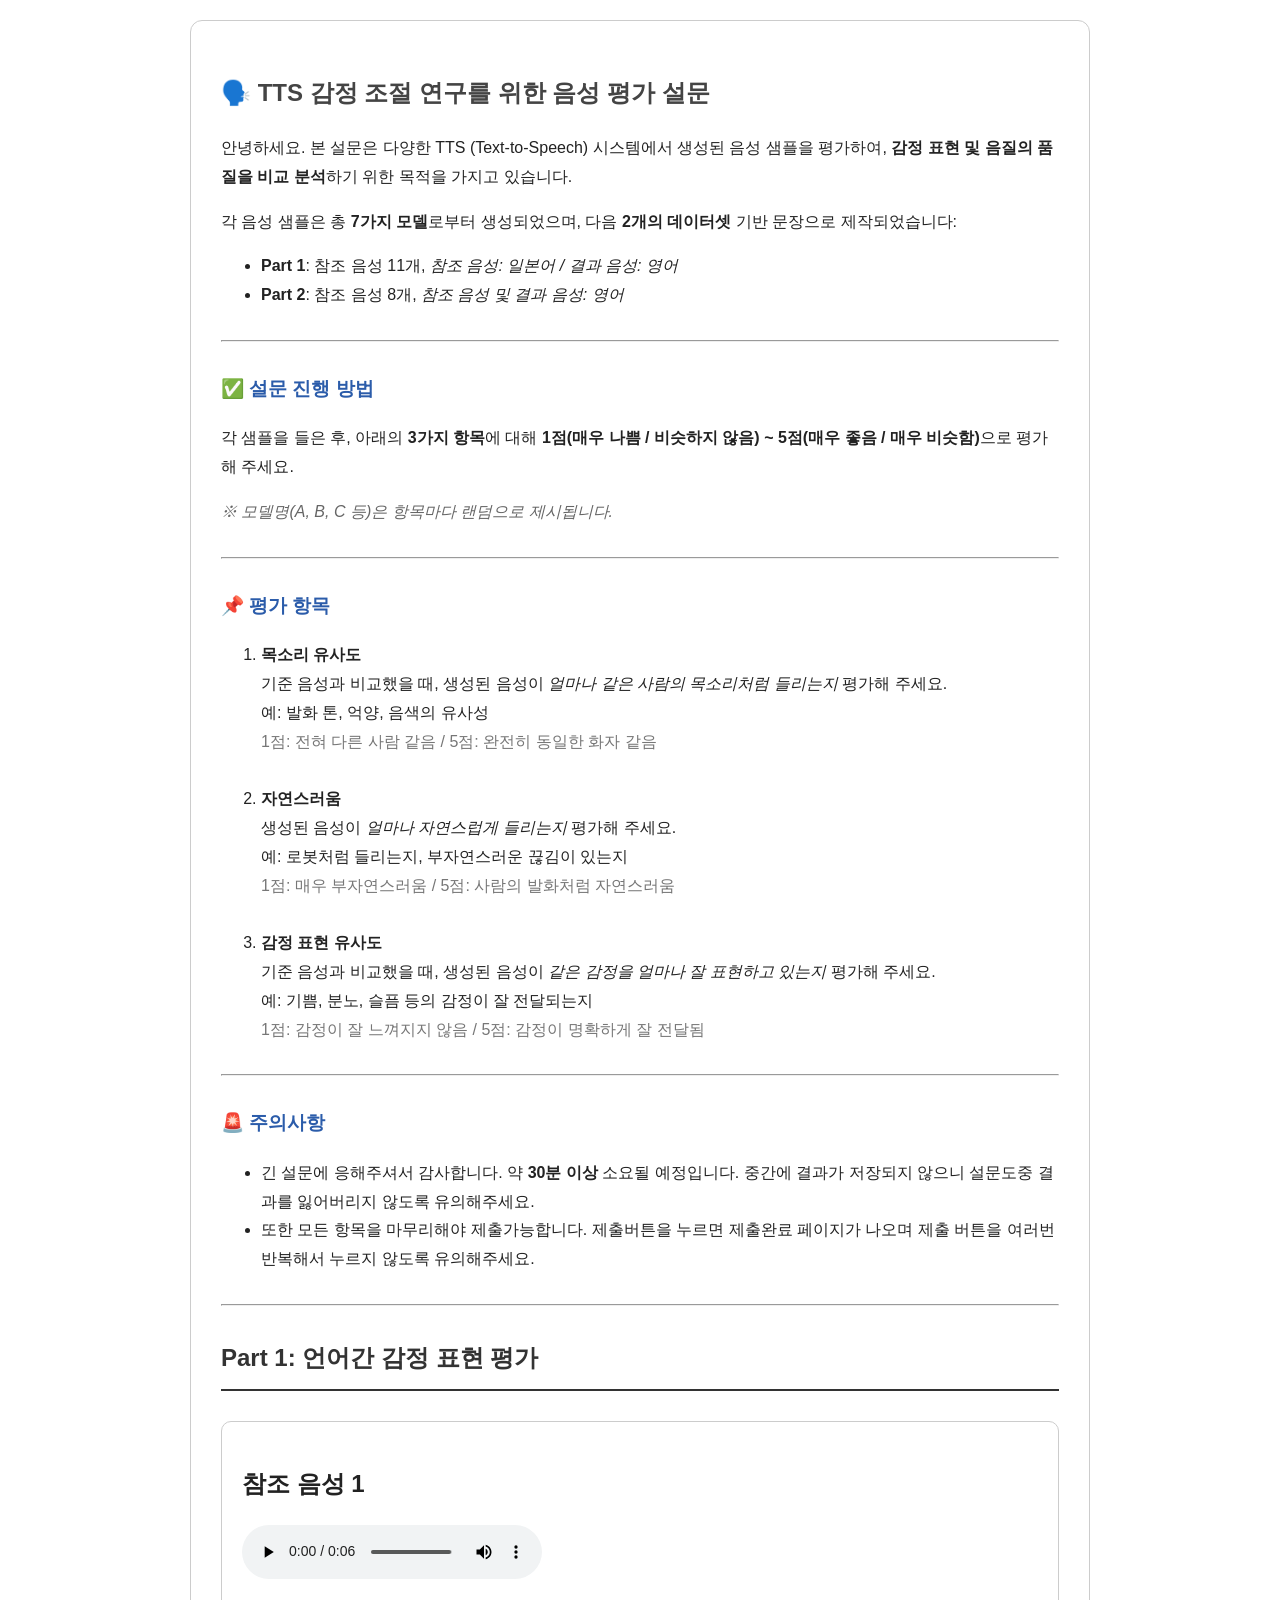
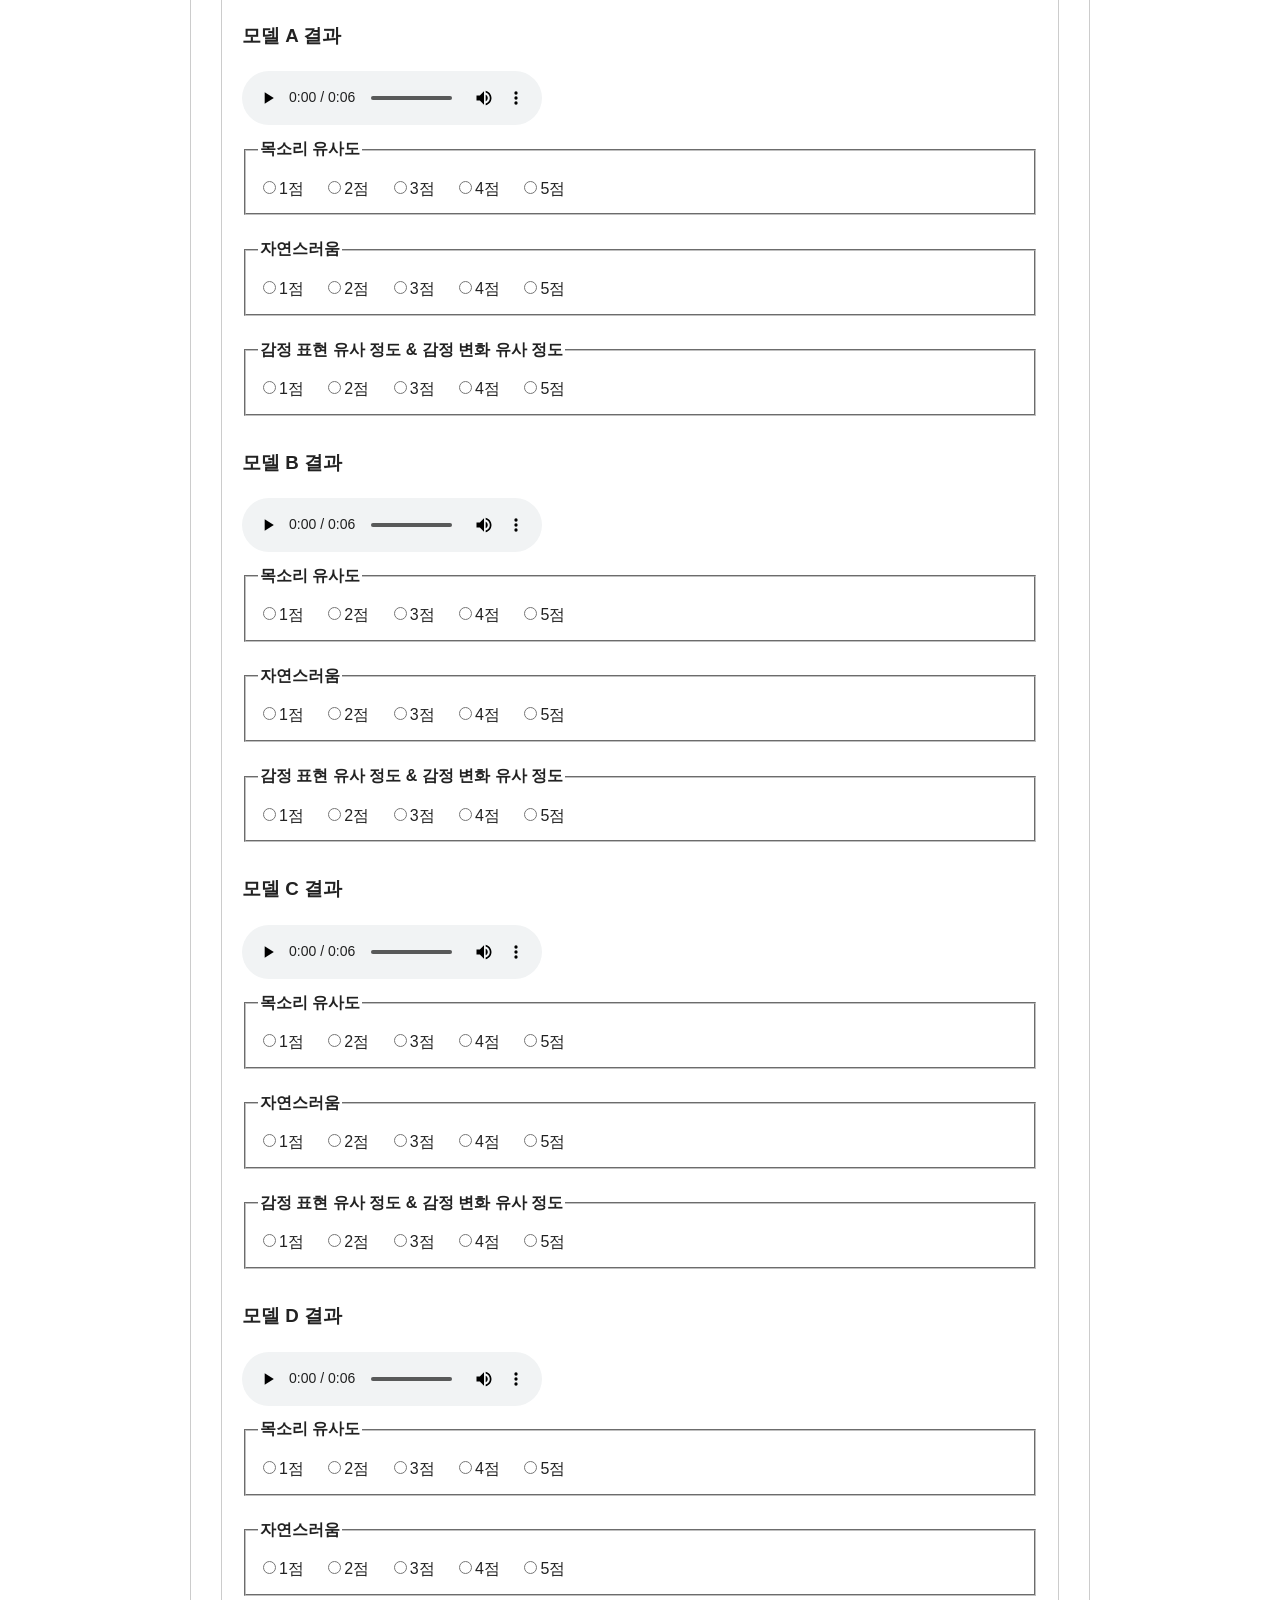
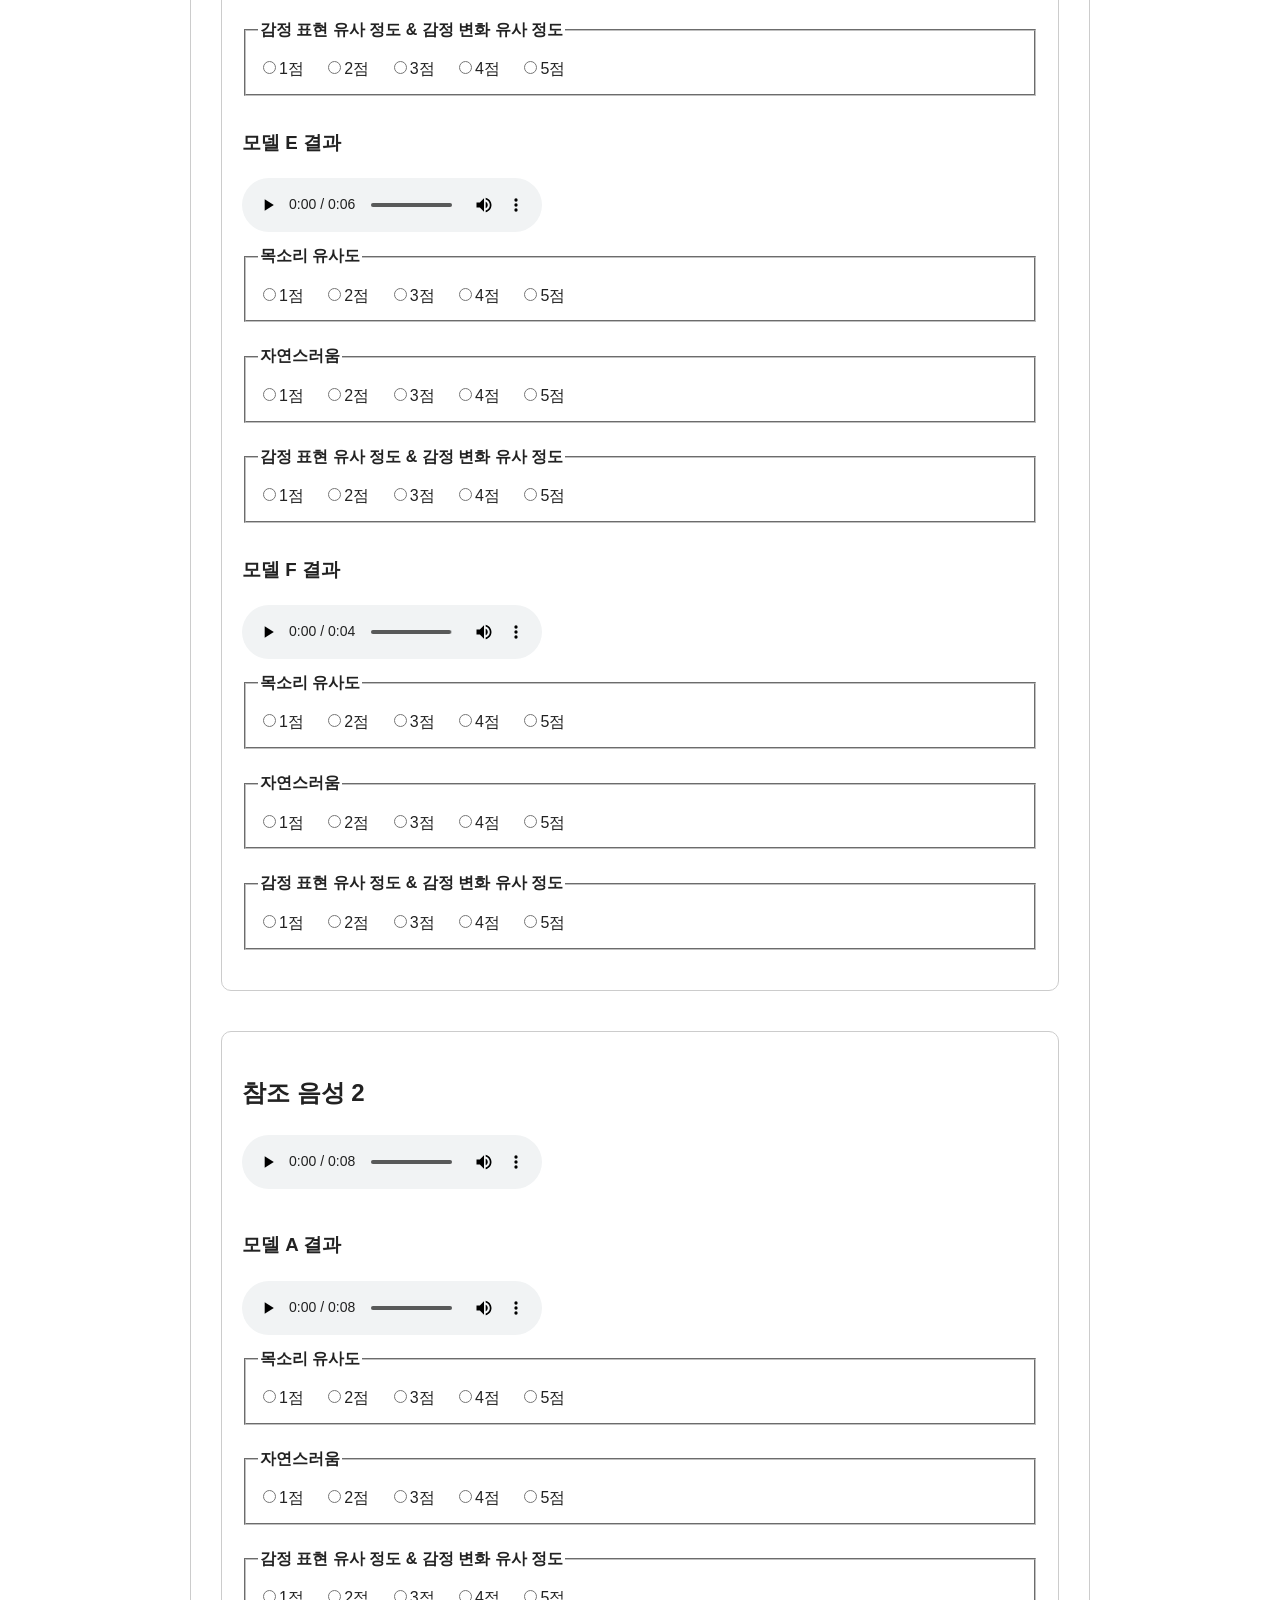
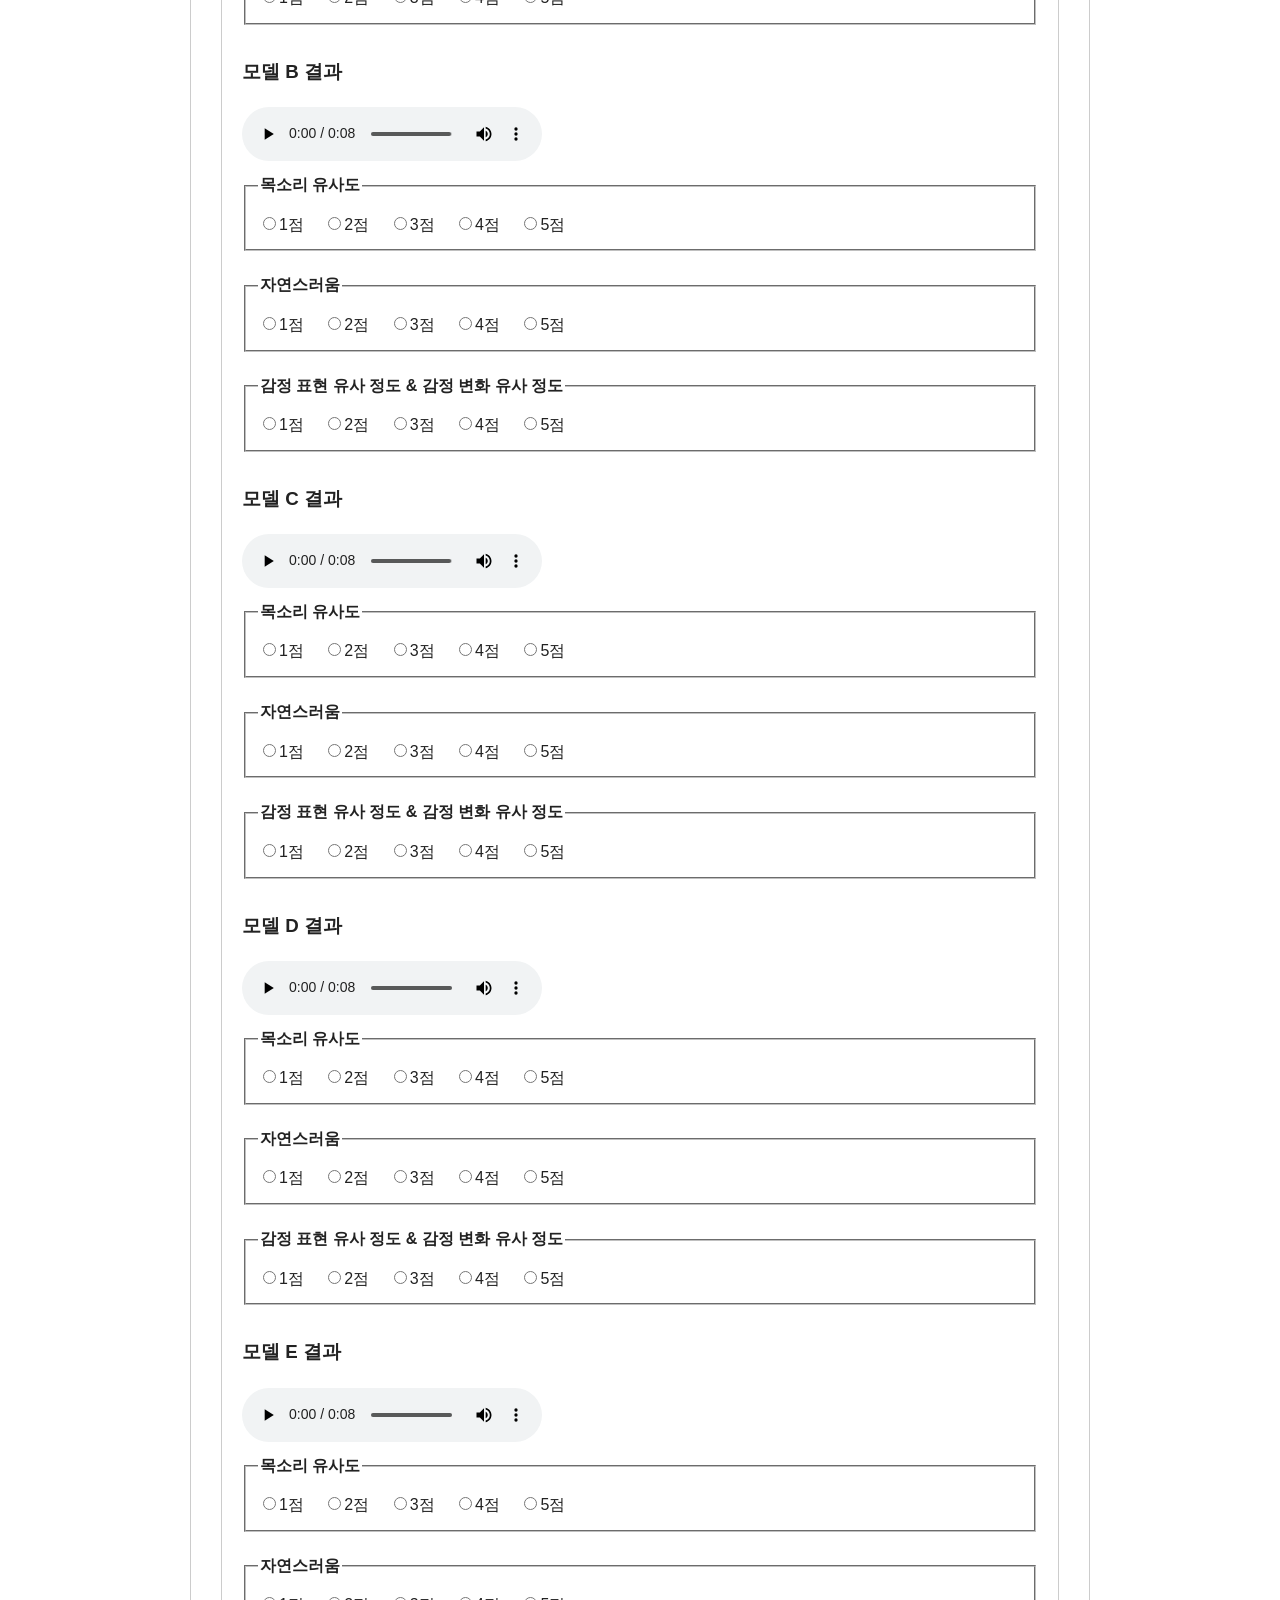
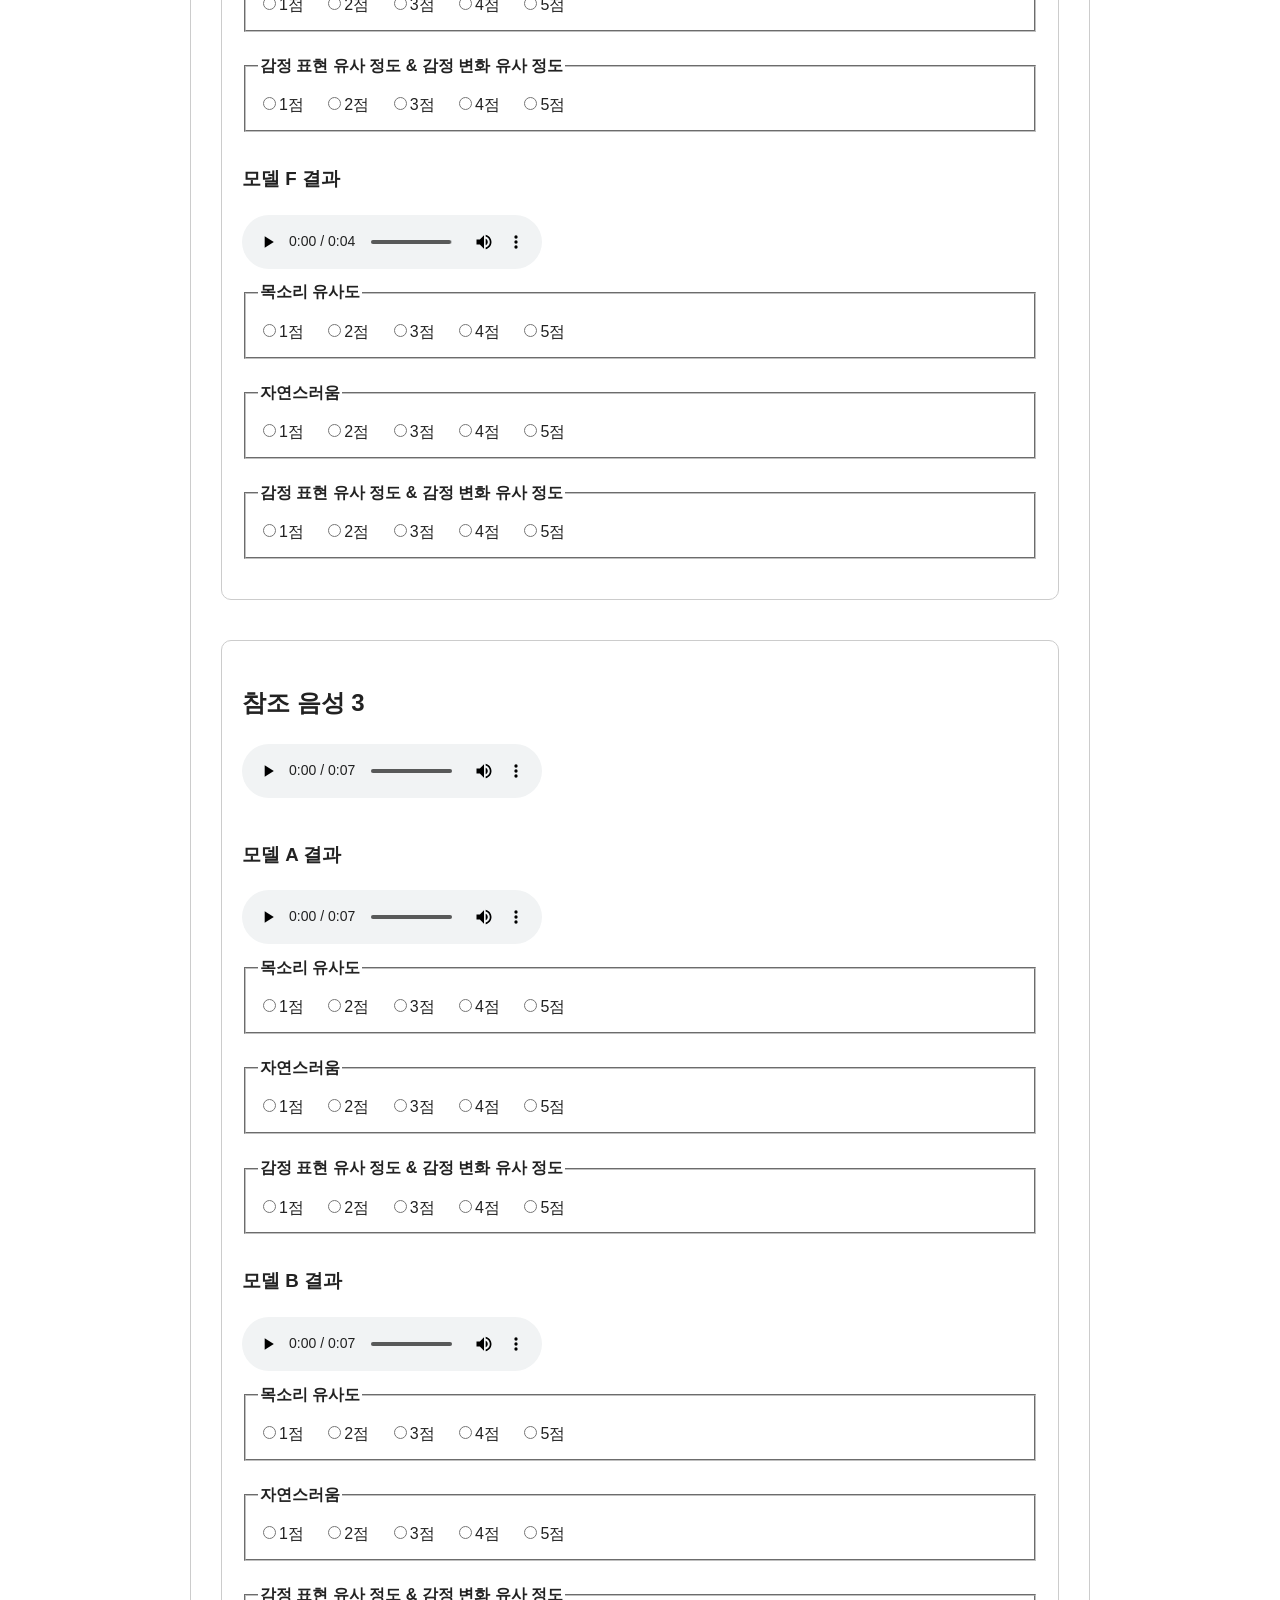
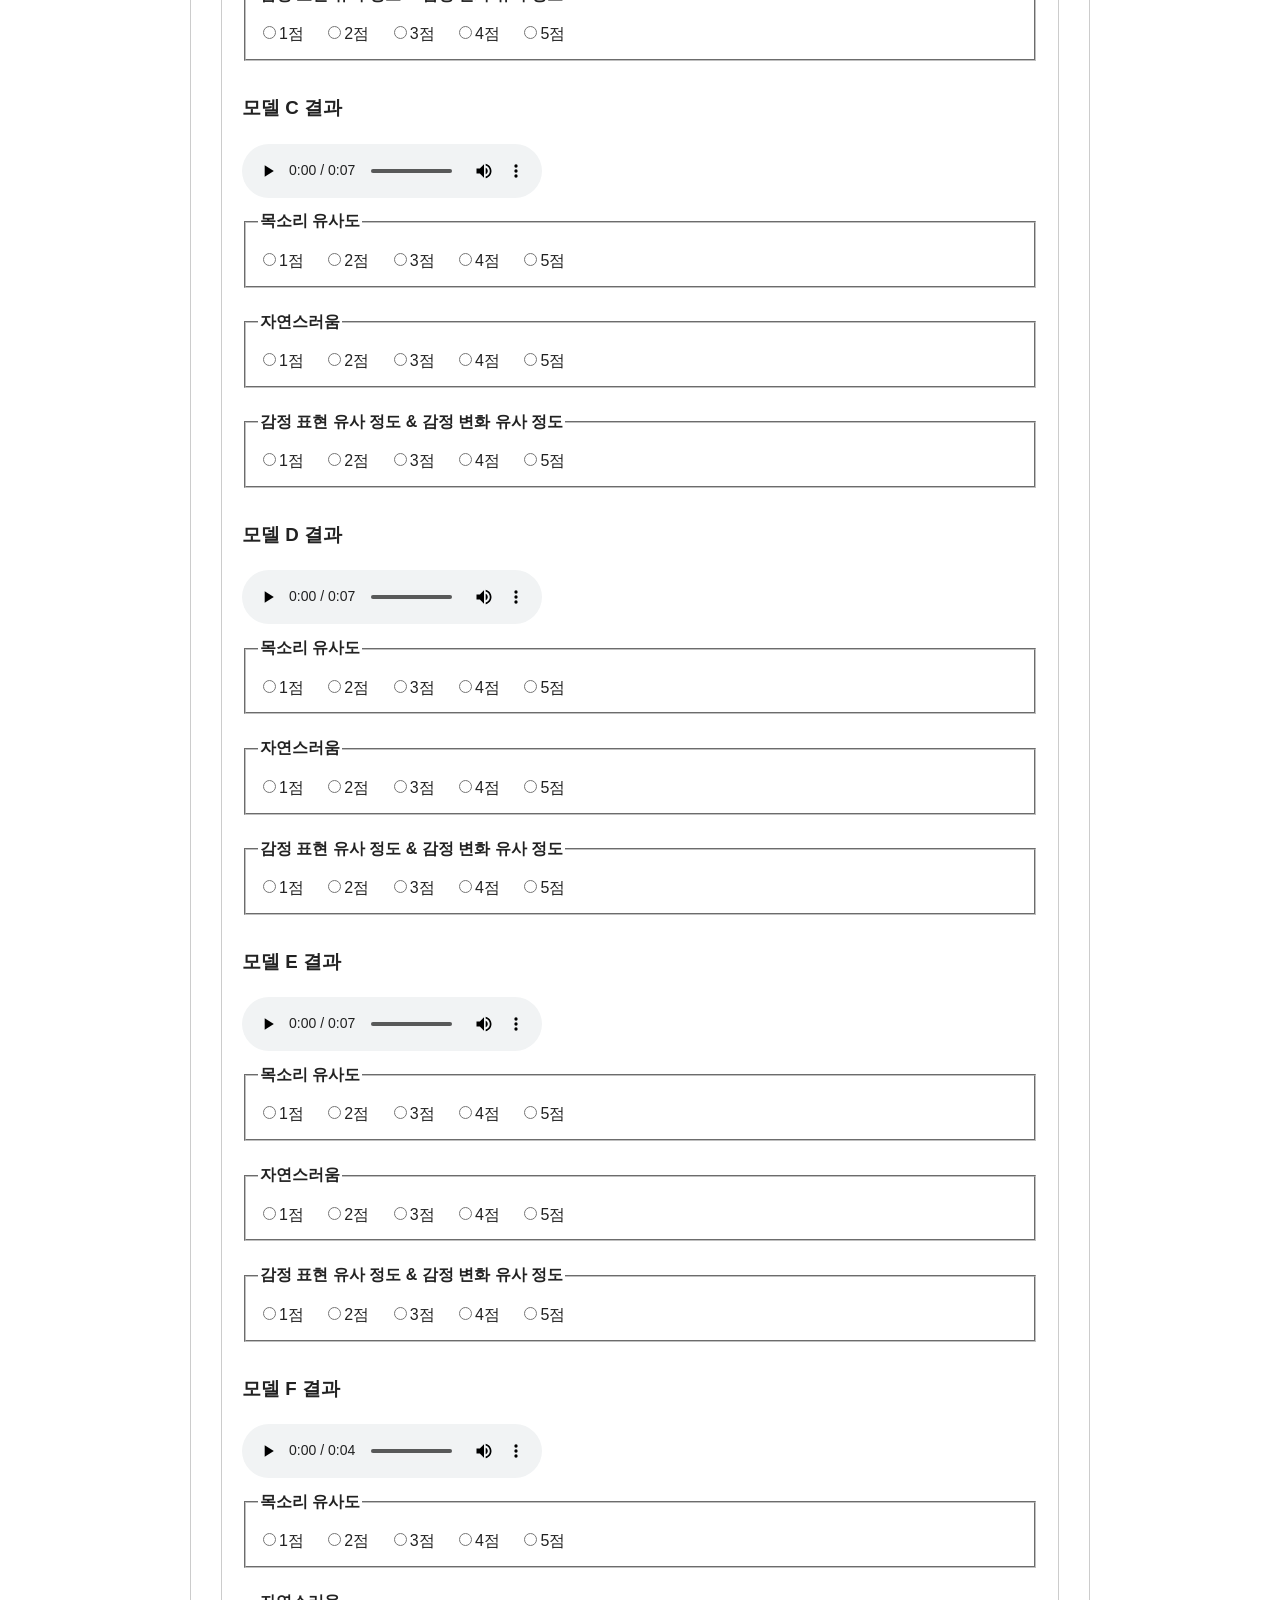
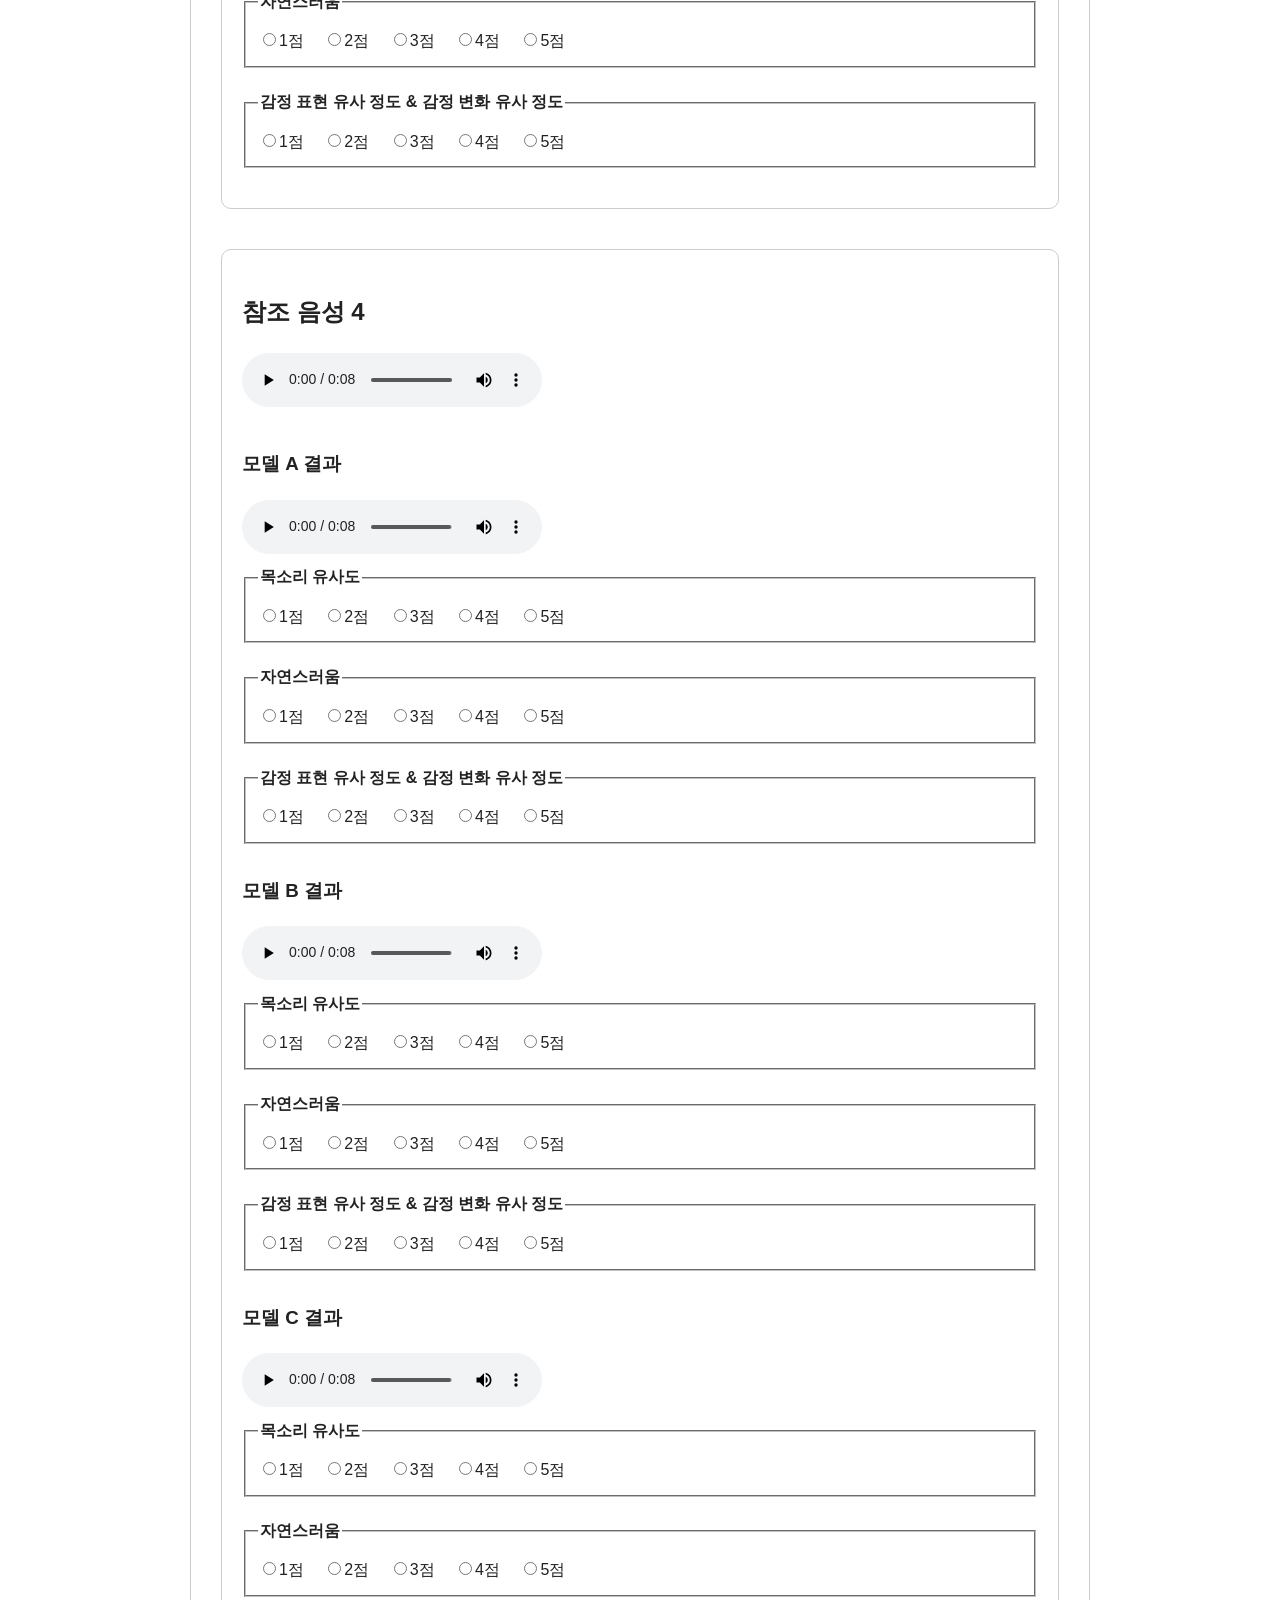
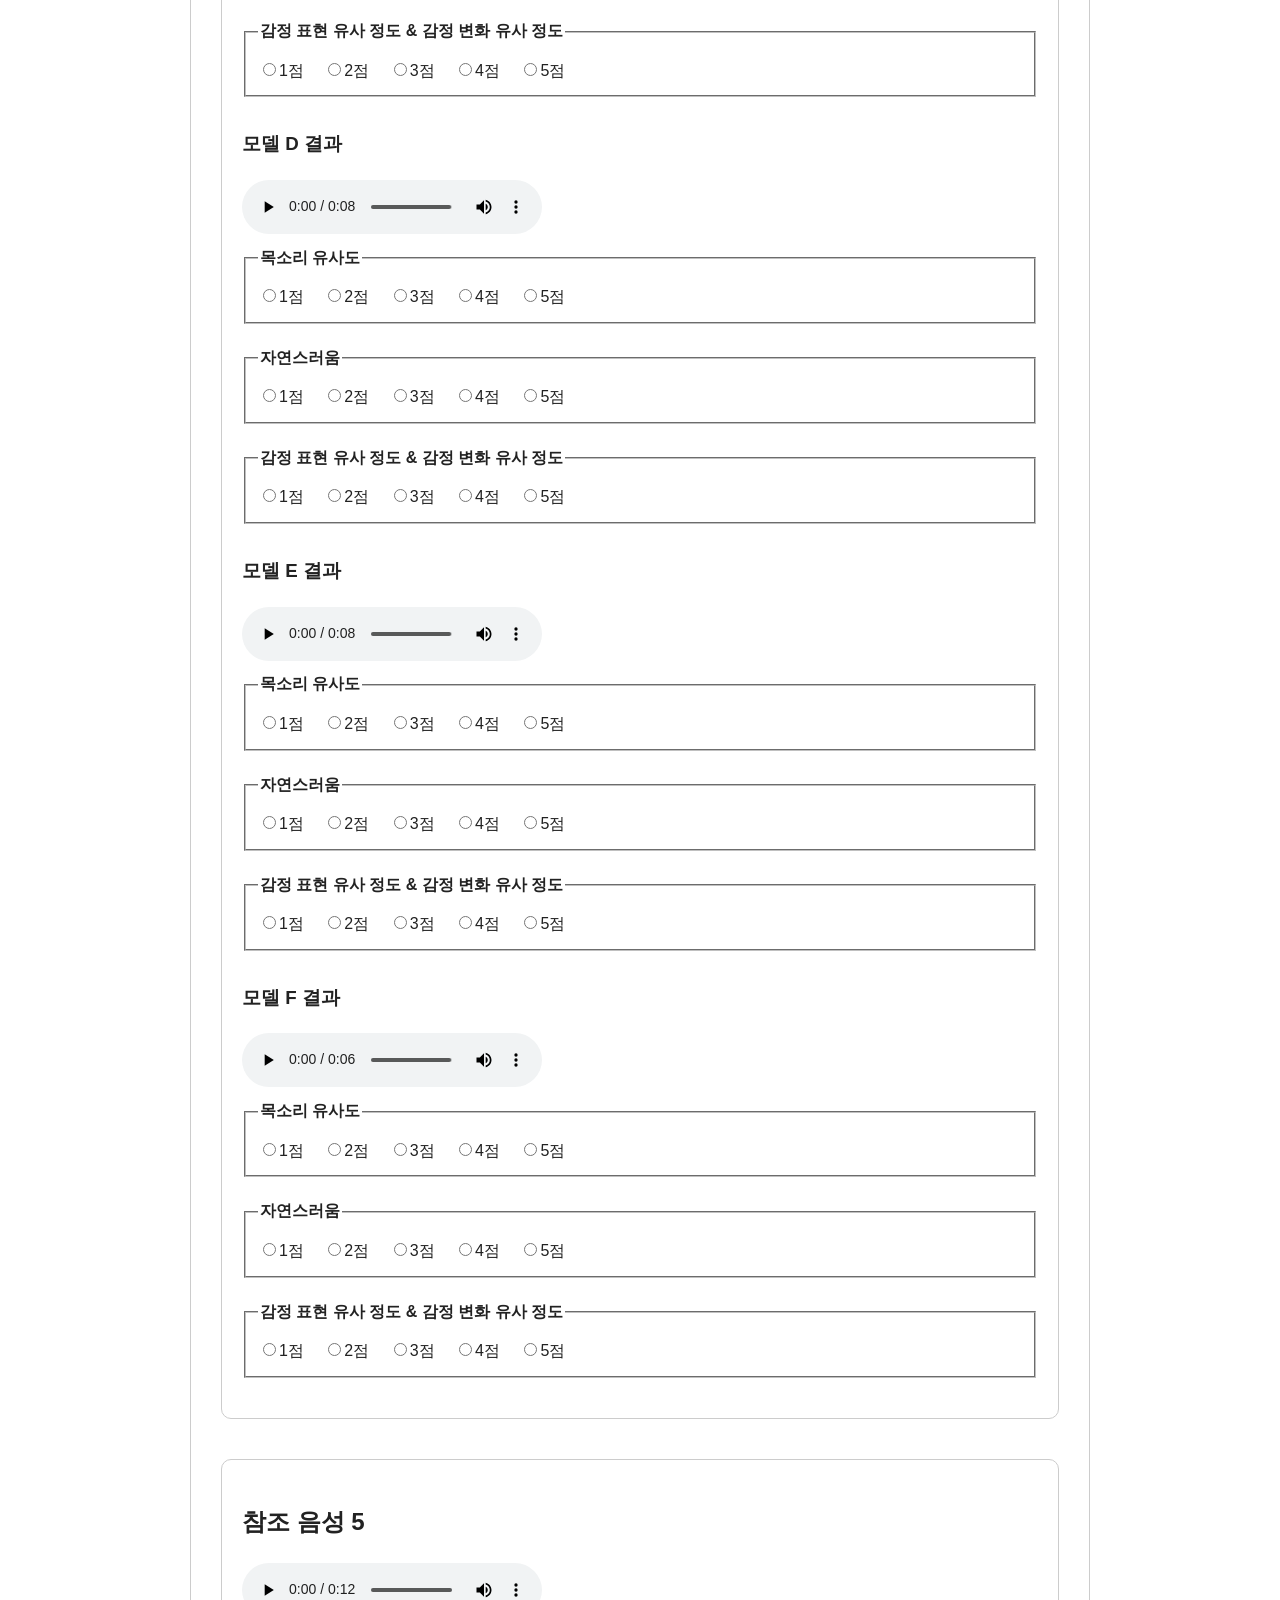
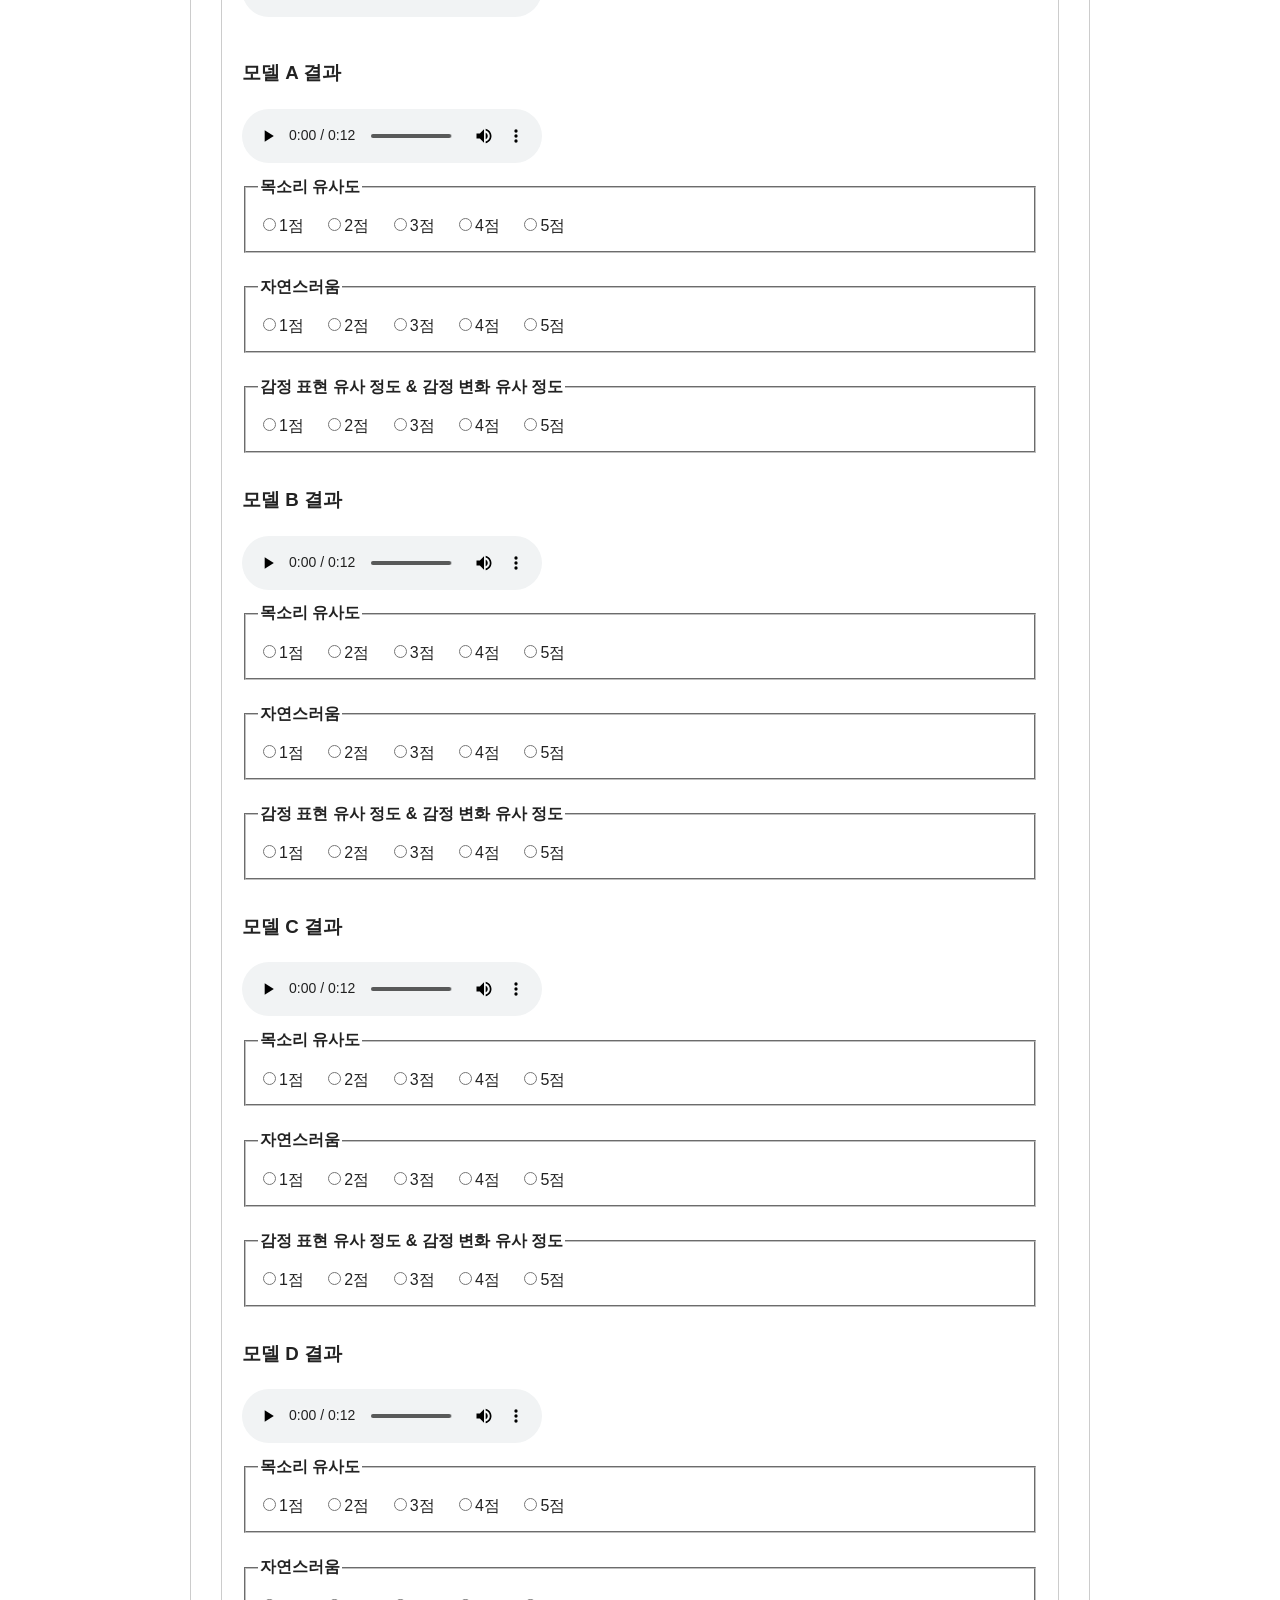
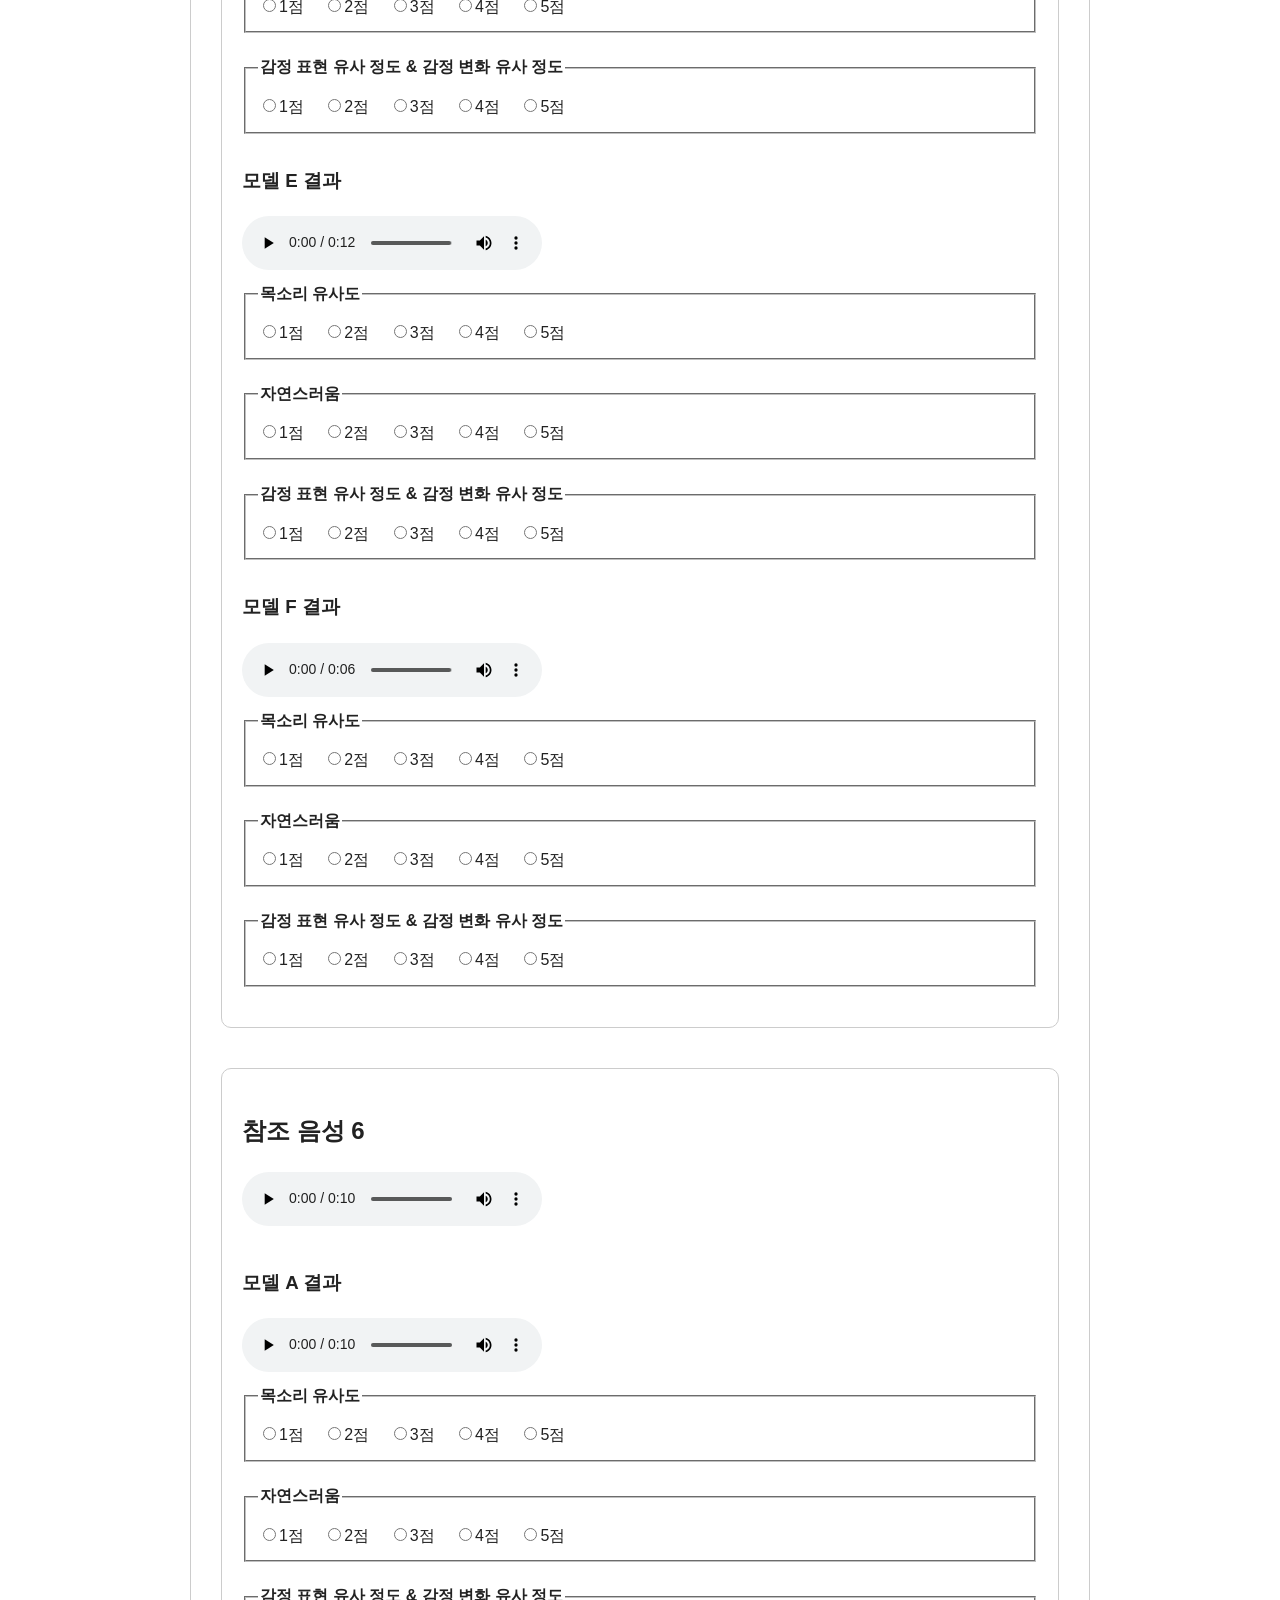
==== tts_survey_final.html @ 9742172f "first commit" ====
<!DOCTYPE html>
<html lang="ko">
<head>
  <meta charset="UTF-8">
  <title>TTS 감정 조절 평가</title>
  <style>
    body { font-family: sans-serif; padding: 20px; line-height: 1.6; max-width: 900px; margin: auto; }
    .section { border: 1px solid #ccc; padding: 20px; margin-bottom: 40px; border-radius: 10px; }
    .audio-block { margin: 10px 0; }
    fieldset { margin-bottom: 20px; }
    legend { font-weight: bold; margin-bottom: 5px; }
    label { margin-right: 15px; }
    .result-audio { margin-top: 30px; }
    .part-section { margin-bottom: 60px; }
    .part-title { 
      font-size: 24px; 
      color: #333; 
      border-bottom: 2px solid #333; 
      padding-bottom: 10px; 
      margin-bottom: 30px; 
    }
  </style>
</head>
<body>
  <!-- <div style="font-family: 'Segoe UI', sans-serif; max-width: 850px; margin: auto; line-height: 1.8; padding: 30px; background: #fdfdfd; border-radius: 12px; border: 1px solid #ddd;"> -->
    <div style="font-family: 'Segoe UI', sans-serif; max-width: 850px; margin: auto; line-height: 1.8; padding: 30px; background: #ffffff; border-radius: 12px; border: 1px solid #ccc; color: #222;">

    <h2 style="color: #444;">🗣️ TTS 감정 조절 연구를 위한 음성 평가 설문</h2>
  
    <p>
      안녕하세요. 본 설문은 다양한 TTS (Text-to-Speech) 시스템에서 생성된 음성 샘플을 평가하여, 
      <strong>감정 표현 및 음질의 품질을 비교 분석</strong>하기 위한 목적을 가지고 있습니다.



    </p>
  
    <p>
      각 음성 샘플은 총 <strong>7가지 모델</strong>로부터 생성되었으며, 다음 <strong>2개의 데이터셋</strong> 기반 문장으로 제작되었습니다:
    </p>
  
    <ul>
      <li><strong>Part 1</strong>: 참조 음성 11개, <em>참조 음성: 일본어 / 결과 음성: 영어</em></li>
      <li><strong>Part 2</strong>: 참조 음성 8개, <em>참조 음성 및 결과 음성: 영어</em></li>
    </ul>
  
    <hr style="margin: 30px 0;">
  
    <h3 style="color: #2b5caa;">✅ 설문 진행 방법</h3>
    <p>
      각 샘플을 들은 후, 아래의 <strong>3가지 항목</strong>에 대해 
      <strong>1점(매우 나쁨 / 비슷하지 않음) ~ 5점(매우 좋음 / 매우 비슷함)</strong>으로 평가해 주세요.
    </p>
    <p style="font-style: italic; color: #666;">※ 모델명(A, B, C 등)은 항목마다 랜덤으로 제시됩니다.</p>
  

    <hr style="margin: 30px 0;">


    <h3 style="color: #2b5caa;">📌 평가 항목</h3>
  
    <ol>
      <li>
        <strong>목소리 유사도</strong><br>
        기준 음성과 비교했을 때, 생성된 음성이 <em>얼마나 같은 사람의 목소리처럼 들리는지</em> 평가해 주세요.<br>
        예: 발화 톤, 억양, 음색의 유사성<br>
        <span style="color: #777;">1점: 전혀 다른 사람 같음 / 5점: 완전히 동일한 화자 같음</span>
      </li><br>
      <li>
        <strong>자연스러움</strong><br>
        생성된 음성이 <em>얼마나 자연스럽게 들리는지</em> 평가해 주세요.<br>
        예: 로봇처럼 들리는지, 부자연스러운 끊김이 있는지<br>
        <span style="color: #777;">1점: 매우 부자연스러움 / 5점: 사람의 발화처럼 자연스러움</span>
      </li><br>
      <li>
        <strong>감정 표현 유사도</strong><br>
        기준 음성과 비교했을 때, 생성된 음성이 <em>같은 감정을 얼마나 잘 표현하고 있는지</em> 평가해 주세요.<br>
        예: 기쁨, 분노, 슬픔 등의 감정이 잘 전달되는지<br>
        <span style="color: #777;">1점: 감정이 잘 느껴지지 않음 / 5점: 감정이 명확하게 잘 전달됨</span>
      </li>
    </ol>
  
    <hr style="margin: 30px 0;">

  

    <h3 style="color: #2b5caa;"> 🚨 주의사항</h3>
    <ul>
      <li>긴 설문에 응해주셔서 감사합니다. 약 <strong> 30분 이상 </strong>소요될 예정입니다. 중간에 결과가 저장되지 않으니 설문도중 결과를 잃어버리지 않도록 유의해주세요.</li>
      <li>또한 모든 항목을 마무리해야 제출가능합니다. 제출버튼을 누르면 제출완료 페이지가 나오며 제출 버튼을 여러번 반복해서 누르지 않도록 유의해주세요.</li>
    </ul>    


    <hr style="margin: 30px 0;">

<form action="#" method="post">

    <div class="part-section">
        <h2 class="part-title">Part 1: 언어간 감정 표현 평가</h2>
        <div class="section">
        <h2>참조 음성 1</h2>
        <audio controls src="audio/jvnv_ref/JVNV_F1_angry.wav"></audio>
        <div class="result-audio">
        <h3>모델 A 결과</h3>
        <audio controls src="audio/jvnv_results/elate/JVNV_F1_angry.wav"></audio>
        <fieldset>
        <legend>목소리 유사도</legend>
        <label><input type="radio" name="voice_similarity_1_elate_part1" value="1">1점</label>
        <label><input type="radio" name="voice_similarity_1_elate_part1" value="2">2점</label>
        <label><input type="radio" name="voice_similarity_1_elate_part1" value="3">3점</label>
        <label><input type="radio" name="voice_similarity_1_elate_part1" value="4">4점</label>
        <label><input type="radio" name="voice_similarity_1_elate_part1" value="5">5점</label>
        </fieldset>
        <fieldset>
        <legend>자연스러움</legend>
        <label><input type="radio" name="naturalness_1_elate_part1" value="1">1점</label>
        <label><input type="radio" name="naturalness_1_elate_part1" value="2">2점</label>
        <label><input type="radio" name="naturalness_1_elate_part1" value="3">3점</label>
        <label><input type="radio" name="naturalness_1_elate_part1" value="4">4점</label>
        <label><input type="radio" name="naturalness_1_elate_part1" value="5">5점</label>
        </fieldset>
        <fieldset>
        <legend>감정 표현 유사 정도 & 감정 변화 유사 정도</legend>
        <label><input type="radio" name="emotion_similarity_1_elate_part1" value="1">1점</label>
        <label><input type="radio" name="emotion_similarity_1_elate_part1" value="2">2점</label>
        <label><input type="radio" name="emotion_similarity_1_elate_part1" value="3">3점</label>
        <label><input type="radio" name="emotion_similarity_1_elate_part1" value="4">4점</label>
        <label><input type="radio" name="emotion_similarity_1_elate_part1" value="5">5점</label>
        </fieldset>
        </div>
        <div class="result-audio">
        <h3>모델 B 결과</h3>
        <audio controls src="audio/jvnv_results/f5-tts/JVNV_F1_angry.wav"></audio>
        <fieldset>
        <legend>목소리 유사도</legend>
        <label><input type="radio" name="voice_similarity_1_f5tts_part1" value="1">1점</label>
        <label><input type="radio" name="voice_similarity_1_f5tts_part1" value="2">2점</label>
        <label><input type="radio" name="voice_similarity_1_f5tts_part1" value="3">3점</label>
        <label><input type="radio" name="voice_similarity_1_f5tts_part1" value="4">4점</label>
        <label><input type="radio" name="voice_similarity_1_f5tts_part1" value="5">5점</label>
        </fieldset>
        <fieldset>
        <legend>자연스러움</legend>
        <label><input type="radio" name="naturalness_1_f5tts_part1" value="1">1점</label>
        <label><input type="radio" name="naturalness_1_f5tts_part1" value="2">2점</label>
        <label><input type="radio" name="naturalness_1_f5tts_part1" value="3">3점</label>
        <label><input type="radio" name="naturalness_1_f5tts_part1" value="4">4점</label>
        <label><input type="radio" name="naturalness_1_f5tts_part1" value="5">5점</label>
        </fieldset>
        <fieldset>
        <legend>감정 표현 유사 정도 & 감정 변화 유사 정도</legend>
        <label><input type="radio" name="emotion_similarity_1_f5tts_part1" value="1">1점</label>
        <label><input type="radio" name="emotion_similarity_1_f5tts_part1" value="2">2점</label>
        <label><input type="radio" name="emotion_similarity_1_f5tts_part1" value="3">3점</label>
        <label><input type="radio" name="emotion_similarity_1_f5tts_part1" value="4">4점</label>
        <label><input type="radio" name="emotion_similarity_1_f5tts_part1" value="5">5점</label>
        </fieldset>
        </div>
        <div class="result-audio">
        <h3>모델 C 결과</h3>
        <audio controls src="audio/jvnv_results/ours/JVNV_F1_angry.wav"></audio>
        <fieldset>
        <legend>목소리 유사도</legend>
        <label><input type="radio" name="voice_similarity_1_ours_part1" value="1">1점</label>
        <label><input type="radio" name="voice_similarity_1_ours_part1" value="2">2점</label>
        <label><input type="radio" name="voice_similarity_1_ours_part1" value="3">3점</label>
        <label><input type="radio" name="voice_similarity_1_ours_part1" value="4">4점</label>
        <label><input type="radio" name="voice_similarity_1_ours_part1" value="5">5점</label>
        </fieldset>
        <fieldset>
        <legend>자연스러움</legend>
        <label><input type="radio" name="naturalness_1_ours_part1" value="1">1점</label>
        <label><input type="radio" name="naturalness_1_ours_part1" value="2">2점</label>
        <label><input type="radio" name="naturalness_1_ours_part1" value="3">3점</label>
        <label><input type="radio" name="naturalness_1_ours_part1" value="4">4점</label>
        <label><input type="radio" name="naturalness_1_ours_part1" value="5">5점</label>
        </fieldset>
        <fieldset>
        <legend>감정 표현 유사 정도 & 감정 변화 유사 정도</legend>
        <label><input type="radio" name="emotion_similarity_1_ours_part1" value="1">1점</label>
        <label><input type="radio" name="emotion_similarity_1_ours_part1" value="2">2점</label>
        <label><input type="radio" name="emotion_similarity_1_ours_part1" value="3">3점</label>
        <label><input type="radio" name="emotion_similarity_1_ours_part1" value="4">4점</label>
        <label><input type="radio" name="emotion_similarity_1_ours_part1" value="5">5점</label>
        </fieldset>
        </div>
        <div class="result-audio">
        <h3>모델 D 결과</h3>
        <audio controls src="audio/jvnv_results/voicebox/JVNV_F1_angry.wav"></audio>
        <fieldset>
        <legend>목소리 유사도</legend>
        <label><input type="radio" name="voice_similarity_1_voicebox_part1" value="1">1점</label>
        <label><input type="radio" name="voice_similarity_1_voicebox_part1" value="2">2점</label>
        <label><input type="radio" name="voice_similarity_1_voicebox_part1" value="3">3점</label>
        <label><input type="radio" name="voice_similarity_1_voicebox_part1" value="4">4점</label>
        <label><input type="radio" name="voice_similarity_1_voicebox_part1" value="5">5점</label>
        </fieldset>
        <fieldset>
        <legend>자연스러움</legend>
        <label><input type="radio" name="naturalness_1_voicebox_part1" value="1">1점</label>
        <label><input type="radio" name="naturalness_1_voicebox_part1" value="2">2점</label>
        <label><input type="radio" name="naturalness_1_voicebox_part1" value="3">3점</label>
        <label><input type="radio" name="naturalness_1_voicebox_part1" value="4">4점</label>
        <label><input type="radio" name="naturalness_1_voicebox_part1" value="5">5점</label>
        </fieldset>
        <fieldset>
        <legend>감정 표현 유사 정도 & 감정 변화 유사 정도</legend>
        <label><input type="radio" name="emotion_similarity_1_voicebox_part1" value="1">1점</label>
        <label><input type="radio" name="emotion_similarity_1_voicebox_part1" value="2">2점</label>
        <label><input type="radio" name="emotion_similarity_1_voicebox_part1" value="3">3점</label>
        <label><input type="radio" name="emotion_similarity_1_voicebox_part1" value="4">4점</label>
        <label><input type="radio" name="emotion_similarity_1_voicebox_part1" value="5">5점</label>
        </fieldset>
        </div>
        <div class="result-audio">
        <h3>모델 E 결과</h3>
        <audio controls src="audio/jvnv_results/emoctrl/JVNV_F1_angry.wav"></audio>
        <fieldset>
        <legend>목소리 유사도</legend>
        <label><input type="radio" name="voice_similarity_1_emoctrl_part1" value="1">1점</label>
        <label><input type="radio" name="voice_similarity_1_emoctrl_part1" value="2">2점</label>
        <label><input type="radio" name="voice_similarity_1_emoctrl_part1" value="3">3점</label>
        <label><input type="radio" name="voice_similarity_1_emoctrl_part1" value="4">4점</label>
        <label><input type="radio" name="voice_similarity_1_emoctrl_part1" value="5">5점</label>
        </fieldset>
        <fieldset>
        <legend>자연스러움</legend>
        <label><input type="radio" name="naturalness_1_emoctrl_part1" value="1">1점</label>
        <label><input type="radio" name="naturalness_1_emoctrl_part1" value="2">2점</label>
        <label><input type="radio" name="naturalness_1_emoctrl_part1" value="3">3점</label>
        <label><input type="radio" name="naturalness_1_emoctrl_part1" value="4">4점</label>
        <label><input type="radio" name="naturalness_1_emoctrl_part1" value="5">5점</label>
        </fieldset>
        <fieldset>
        <legend>감정 표현 유사 정도 & 감정 변화 유사 정도</legend>
        <label><input type="radio" name="emotion_similarity_1_emoctrl_part1" value="1">1점</label>
        <label><input type="radio" name="emotion_similarity_1_emoctrl_part1" value="2">2점</label>
        <label><input type="radio" name="emotion_similarity_1_emoctrl_part1" value="3">3점</label>
        <label><input type="radio" name="emotion_similarity_1_emoctrl_part1" value="4">4점</label>
        <label><input type="radio" name="emotion_similarity_1_emoctrl_part1" value="5">5점</label>
        </fieldset>
        </div>
        <div class="result-audio">
        <h3>모델 F 결과</h3>
        <audio controls src="audio/jvnv_results/seamless/JVNV_F1_angry.wav"></audio>
        <fieldset>
        <legend>목소리 유사도</legend>
        <label><input type="radio" name="voice_similarity_1_seamless_part1" value="1">1점</label>
        <label><input type="radio" name="voice_similarity_1_seamless_part1" value="2">2점</label>
        <label><input type="radio" name="voice_similarity_1_seamless_part1" value="3">3점</label>
        <label><input type="radio" name="voice_similarity_1_seamless_part1" value="4">4점</label>
        <label><input type="radio" name="voice_similarity_1_seamless_part1" value="5">5점</label>
        </fieldset>
        <fieldset>
        <legend>자연스러움</legend>
        <label><input type="radio" name="naturalness_1_seamless_part1" value="1">1점</label>
        <label><input type="radio" name="naturalness_1_seamless_part1" value="2">2점</label>
        <label><input type="radio" name="naturalness_1_seamless_part1" value="3">3점</label>
        <label><input type="radio" name="naturalness_1_seamless_part1" value="4">4점</label>
        <label><input type="radio" name="naturalness_1_seamless_part1" value="5">5점</label>
        </fieldset>
        <fieldset>
        <legend>감정 표현 유사 정도 & 감정 변화 유사 정도</legend>
        <label><input type="radio" name="emotion_similarity_1_seamless_part1" value="1">1점</label>
        <label><input type="radio" name="emotion_similarity_1_seamless_part1" value="2">2점</label>
        <label><input type="radio" name="emotion_similarity_1_seamless_part1" value="3">3점</label>
        <label><input type="radio" name="emotion_similarity_1_seamless_part1" value="4">4점</label>
        <label><input type="radio" name="emotion_similarity_1_seamless_part1" value="5">5점</label>
        </fieldset>
        </div>
        </div>
        <div class="section">
        <h2>참조 음성 2</h2>
        <audio controls src="audio/jvnv_ref/JVNV_F1_disgusted.wav"></audio>
        <div class="result-audio">
        <h3>모델 A 결과</h3>
        <audio controls src="audio/jvnv_results/elate/JVNV_F1_disgusted.wav"></audio>
        <fieldset>
        <legend>목소리 유사도</legend>
        <label><input type="radio" name="voice_similarity_2_elate_part1" value="1">1점</label>
        <label><input type="radio" name="voice_similarity_2_elate_part1" value="2">2점</label>
        <label><input type="radio" name="voice_similarity_2_elate_part1" value="3">3점</label>
        <label><input type="radio" name="voice_similarity_2_elate_part1" value="4">4점</label>
        <label><input type="radio" name="voice_similarity_2_elate_part1" value="5">5점</label>
        </fieldset>
        <fieldset>
        <legend>자연스러움</legend>
        <label><input type="radio" name="naturalness_2_elate_part1" value="1">1점</label>
        <label><input type="radio" name="naturalness_2_elate_part1" value="2">2점</label>
        <label><input type="radio" name="naturalness_2_elate_part1" value="3">3점</label>
        <label><input type="radio" name="naturalness_2_elate_part1" value="4">4점</label>
        <label><input type="radio" name="naturalness_2_elate_part1" value="5">5점</label>
        </fieldset>
        <fieldset>
        <legend>감정 표현 유사 정도 & 감정 변화 유사 정도</legend>
        <label><input type="radio" name="emotion_similarity_2_elate_part1" value="1">1점</label>
        <label><input type="radio" name="emotion_similarity_2_elate_part1" value="2">2점</label>
        <label><input type="radio" name="emotion_similarity_2_elate_part1" value="3">3점</label>
        <label><input type="radio" name="emotion_similarity_2_elate_part1" value="4">4점</label>
        <label><input type="radio" name="emotion_similarity_2_elate_part1" value="5">5점</label>
        </fieldset>
        </div>
        <div class="result-audio">
        <h3>모델 B 결과</h3>
        <audio controls src="audio/jvnv_results/f5-tts/JVNV_F1_disgusted.wav"></audio>
        <fieldset>
        <legend>목소리 유사도</legend>
        <label><input type="radio" name="voice_similarity_2_f5tts_part1" value="1">1점</label>
        <label><input type="radio" name="voice_similarity_2_f5tts_part1" value="2">2점</label>
        <label><input type="radio" name="voice_similarity_2_f5tts_part1" value="3">3점</label>
        <label><input type="radio" name="voice_similarity_2_f5tts_part1" value="4">4점</label>
        <label><input type="radio" name="voice_similarity_2_f5tts_part1" value="5">5점</label>
        </fieldset>
        <fieldset>
        <legend>자연스러움</legend>
        <label><input type="radio" name="naturalness_2_f5tts_part1" value="1">1점</label>
        <label><input type="radio" name="naturalness_2_f5tts_part1" value="2">2점</label>
        <label><input type="radio" name="naturalness_2_f5tts_part1" value="3">3점</label>
        <label><input type="radio" name="naturalness_2_f5tts_part1" value="4">4점</label>
        <label><input type="radio" name="naturalness_2_f5tts_part1" value="5">5점</label>
        </fieldset>
        <fieldset>
        <legend>감정 표현 유사 정도 & 감정 변화 유사 정도</legend>
        <label><input type="radio" name="emotion_similarity_2_f5tts_part1" value="1">1점</label>
        <label><input type="radio" name="emotion_similarity_2_f5tts_part1" value="2">2점</label>
        <label><input type="radio" name="emotion_similarity_2_f5tts_part1" value="3">3점</label>
        <label><input type="radio" name="emotion_similarity_2_f5tts_part1" value="4">4점</label>
        <label><input type="radio" name="emotion_similarity_2_f5tts_part1" value="5">5점</label>
        </fieldset>
        </div>
        <div class="result-audio">
        <h3>모델 C 결과</h3>
        <audio controls src="audio/jvnv_results/ours/JVNV_F1_disgusted.wav"></audio>
        <fieldset>
        <legend>목소리 유사도</legend>
        <label><input type="radio" name="voice_similarity_2_ours_part1" value="1">1점</label>
        <label><input type="radio" name="voice_similarity_2_ours_part1" value="2">2점</label>
        <label><input type="radio" name="voice_similarity_2_ours_part1" value="3">3점</label>
        <label><input type="radio" name="voice_similarity_2_ours_part1" value="4">4점</label>
        <label><input type="radio" name="voice_similarity_2_ours_part1" value="5">5점</label>
        </fieldset>
        <fieldset>
        <legend>자연스러움</legend>
        <label><input type="radio" name="naturalness_2_ours_part1" value="1">1점</label>
        <label><input type="radio" name="naturalness_2_ours_part1" value="2">2점</label>
        <label><input type="radio" name="naturalness_2_ours_part1" value="3">3점</label>
        <label><input type="radio" name="naturalness_2_ours_part1" value="4">4점</label>
        <label><input type="radio" name="naturalness_2_ours_part1" value="5">5점</label>
        </fieldset>
        <fieldset>
        <legend>감정 표현 유사 정도 & 감정 변화 유사 정도</legend>
        <label><input type="radio" name="emotion_similarity_2_ours_part1" value="1">1점</label>
        <label><input type="radio" name="emotion_similarity_2_ours_part1" value="2">2점</label>
        <label><input type="radio" name="emotion_similarity_2_ours_part1" value="3">3점</label>
        <label><input type="radio" name="emotion_similarity_2_ours_part1" value="4">4점</label>
        <label><input type="radio" name="emotion_similarity_2_ours_part1" value="5">5점</label>
        </fieldset>
        </div>
        <div class="result-audio">
        <h3>모델 D 결과</h3>
        <audio controls src="audio/jvnv_results/voicebox/JVNV_F1_disgusted.wav"></audio>
        <fieldset>
        <legend>목소리 유사도</legend>
        <label><input type="radio" name="voice_similarity_2_voicebox_part1" value="1">1점</label>
        <label><input type="radio" name="voice_similarity_2_voicebox_part1" value="2">2점</label>
        <label><input type="radio" name="voice_similarity_2_voicebox_part1" value="3">3점</label>
        <label><input type="radio" name="voice_similarity_2_voicebox_part1" value="4">4점</label>
        <label><input type="radio" name="voice_similarity_2_voicebox_part1" value="5">5점</label>
        </fieldset>
        <fieldset>
        <legend>자연스러움</legend>
        <label><input type="radio" name="naturalness_2_voicebox_part1" value="1">1점</label>
        <label><input type="radio" name="naturalness_2_voicebox_part1" value="2">2점</label>
        <label><input type="radio" name="naturalness_2_voicebox_part1" value="3">3점</label>
        <label><input type="radio" name="naturalness_2_voicebox_part1" value="4">4점</label>
        <label><input type="radio" name="naturalness_2_voicebox_part1" value="5">5점</label>
        </fieldset>
        <fieldset>
        <legend>감정 표현 유사 정도 & 감정 변화 유사 정도</legend>
        <label><input type="radio" name="emotion_similarity_2_voicebox_part1" value="1">1점</label>
        <label><input type="radio" name="emotion_similarity_2_voicebox_part1" value="2">2점</label>
        <label><input type="radio" name="emotion_similarity_2_voicebox_part1" value="3">3점</label>
        <label><input type="radio" name="emotion_similarity_2_voicebox_part1" value="4">4점</label>
        <label><input type="radio" name="emotion_similarity_2_voicebox_part1" value="5">5점</label>
        </fieldset>
        </div>
        <div class="result-audio">
        <h3>모델 E 결과</h3>
        <audio controls src="audio/jvnv_results/emoctrl/JVNV_F1_disgusted.wav"></audio>
        <fieldset>
        <legend>목소리 유사도</legend>
        <label><input type="radio" name="voice_similarity_2_emoctrl_part1" value="1">1점</label>
        <label><input type="radio" name="voice_similarity_2_emoctrl_part1" value="2">2점</label>
        <label><input type="radio" name="voice_similarity_2_emoctrl_part1" value="3">3점</label>
        <label><input type="radio" name="voice_similarity_2_emoctrl_part1" value="4">4점</label>
        <label><input type="radio" name="voice_similarity_2_emoctrl_part1" value="5">5점</label>
        </fieldset>
        <fieldset>
        <legend>자연스러움</legend>
        <label><input type="radio" name="naturalness_2_emoctrl_part1" value="1">1점</label>
        <label><input type="radio" name="naturalness_2_emoctrl_part1" value="2">2점</label>
        <label><input type="radio" name="naturalness_2_emoctrl_part1" value="3">3점</label>
        <label><input type="radio" name="naturalness_2_emoctrl_part1" value="4">4점</label>
        <label><input type="radio" name="naturalness_2_emoctrl_part1" value="5">5점</label>
        </fieldset>
        <fieldset>
        <legend>감정 표현 유사 정도 & 감정 변화 유사 정도</legend>
        <label><input type="radio" name="emotion_similarity_2_emoctrl_part1" value="1">1점</label>
        <label><input type="radio" name="emotion_similarity_2_emoctrl_part1" value="2">2점</label>
        <label><input type="radio" name="emotion_similarity_2_emoctrl_part1" value="3">3점</label>
        <label><input type="radio" name="emotion_similarity_2_emoctrl_part1" value="4">4점</label>
        <label><input type="radio" name="emotion_similarity_2_emoctrl_part1" value="5">5점</label>
        </fieldset>
        </div>
        <div class="result-audio">
        <h3>모델 F 결과</h3>
        <audio controls src="audio/jvnv_results/seamless/JVNV_F1_disgusted.wav"></audio>
        <fieldset>
        <legend>목소리 유사도</legend>
        <label><input type="radio" name="voice_similarity_2_seamless_part1" value="1">1점</label>
        <label><input type="radio" name="voice_similarity_2_seamless_part1" value="2">2점</label>
        <label><input type="radio" name="voice_similarity_2_seamless_part1" value="3">3점</label>
        <label><input type="radio" name="voice_similarity_2_seamless_part1" value="4">4점</label>
        <label><input type="radio" name="voice_similarity_2_seamless_part1" value="5">5점</label>
        </fieldset>
        <fieldset>
        <legend>자연스러움</legend>
        <label><input type="radio" name="naturalness_2_seamless_part1" value="1">1점</label>
        <label><input type="radio" name="naturalness_2_seamless_part1" value="2">2점</label>
        <label><input type="radio" name="naturalness_2_seamless_part1" value="3">3점</label>
        <label><input type="radio" name="naturalness_2_seamless_part1" value="4">4점</label>
        <label><input type="radio" name="naturalness_2_seamless_part1" value="5">5점</label>
        </fieldset>
        <fieldset>
        <legend>감정 표현 유사 정도 & 감정 변화 유사 정도</legend>
        <label><input type="radio" name="emotion_similarity_2_seamless_part1" value="1">1점</label>
        <label><input type="radio" name="emotion_similarity_2_seamless_part1" value="2">2점</label>
        <label><input type="radio" name="emotion_similarity_2_seamless_part1" value="3">3점</label>
        <label><input type="radio" name="emotion_similarity_2_seamless_part1" value="4">4점</label>
        <label><input type="radio" name="emotion_similarity_2_seamless_part1" value="5">5점</label>
        </fieldset>
        </div>
        </div>
        <div class="section">
        <h2>참조 음성 3</h2>
        <audio controls src="audio/jvnv_ref/JVNV_F1_fearful.wav"></audio>
        <div class="result-audio">
        <h3>모델 A 결과</h3>
        <audio controls src="audio/jvnv_results/elate/JVNV_F1_fearful.wav"></audio>
        <fieldset>
        <legend>목소리 유사도</legend>
        <label><input type="radio" name="voice_similarity_3_elate_part1" value="1">1점</label>
        <label><input type="radio" name="voice_similarity_3_elate_part1" value="2">2점</label>
        <label><input type="radio" name="voice_similarity_3_elate_part1" value="3">3점</label>
        <label><input type="radio" name="voice_similarity_3_elate_part1" value="4">4점</label>
        <label><input type="radio" name="voice_similarity_3_elate_part1" value="5">5점</label>
        </fieldset>
        <fieldset>
        <legend>자연스러움</legend>
        <label><input type="radio" name="naturalness_3_elate_part1" value="1">1점</label>
        <label><input type="radio" name="naturalness_3_elate_part1" value="2">2점</label>
        <label><input type="radio" name="naturalness_3_elate_part1" value="3">3점</label>
        <label><input type="radio" name="naturalness_3_elate_part1" value="4">4점</label>
        <label><input type="radio" name="naturalness_3_elate_part1" value="5">5점</label>
        </fieldset>
        <fieldset>
        <legend>감정 표현 유사 정도 & 감정 변화 유사 정도</legend>
        <label><input type="radio" name="emotion_similarity_3_elate_part1" value="1">1점</label>
        <label><input type="radio" name="emotion_similarity_3_elate_part1" value="2">2점</label>
        <label><input type="radio" name="emotion_similarity_3_elate_part1" value="3">3점</label>
        <label><input type="radio" name="emotion_similarity_3_elate_part1" value="4">4점</label>
        <label><input type="radio" name="emotion_similarity_3_elate_part1" value="5">5점</label>
        </fieldset>
        </div>
        <div class="result-audio">
        <h3>모델 B 결과</h3>
        <audio controls src="audio/jvnv_results/f5-tts/JVNV_F1_fearful.wav"></audio>
        <fieldset>
        <legend>목소리 유사도</legend>
        <label><input type="radio" name="voice_similarity_3_f5tts_part1" value="1">1점</label>
        <label><input type="radio" name="voice_similarity_3_f5tts_part1" value="2">2점</label>
        <label><input type="radio" name="voice_similarity_3_f5tts_part1" value="3">3점</label>
        <label><input type="radio" name="voice_similarity_3_f5tts_part1" value="4">4점</label>
        <label><input type="radio" name="voice_similarity_3_f5tts_part1" value="5">5점</label>
        </fieldset>
        <fieldset>
        <legend>자연스러움</legend>
        <label><input type="radio" name="naturalness_3_f5tts_part1" value="1">1점</label>
        <label><input type="radio" name="naturalness_3_f5tts_part1" value="2">2점</label>
        <label><input type="radio" name="naturalness_3_f5tts_part1" value="3">3점</label>
        <label><input type="radio" name="naturalness_3_f5tts_part1" value="4">4점</label>
        <label><input type="radio" name="naturalness_3_f5tts_part1" value="5">5점</label>
        </fieldset>
        <fieldset>
        <legend>감정 표현 유사 정도 & 감정 변화 유사 정도</legend>
        <label><input type="radio" name="emotion_similarity_3_f5tts_part1" value="1">1점</label>
        <label><input type="radio" name="emotion_similarity_3_f5tts_part1" value="2">2점</label>
        <label><input type="radio" name="emotion_similarity_3_f5tts_part1" value="3">3점</label>
        <label><input type="radio" name="emotion_similarity_3_f5tts_part1" value="4">4점</label>
        <label><input type="radio" name="emotion_similarity_3_f5tts_part1" value="5">5점</label>
        </fieldset>
        </div>
        <div class="result-audio">
        <h3>모델 C 결과</h3>
        <audio controls src="audio/jvnv_results/ours/JVNV_F1_fearful.wav"></audio>
        <fieldset>
        <legend>목소리 유사도</legend>
        <label><input type="radio" name="voice_similarity_3_ours_part1" value="1">1점</label>
        <label><input type="radio" name="voice_similarity_3_ours_part1" value="2">2점</label>
        <label><input type="radio" name="voice_similarity_3_ours_part1" value="3">3점</label>
        <label><input type="radio" name="voice_similarity_3_ours_part1" value="4">4점</label>
        <label><input type="radio" name="voice_similarity_3_ours_part1" value="5">5점</label>
        </fieldset>
        <fieldset>
        <legend>자연스러움</legend>
        <label><input type="radio" name="naturalness_3_ours_part1" value="1">1점</label>
        <label><input type="radio" name="naturalness_3_ours_part1" value="2">2점</label>
        <label><input type="radio" name="naturalness_3_ours_part1" value="3">3점</label>
        <label><input type="radio" name="naturalness_3_ours_part1" value="4">4점</label>
        <label><input type="radio" name="naturalness_3_ours_part1" value="5">5점</label>
        </fieldset>
        <fieldset>
        <legend>감정 표현 유사 정도 & 감정 변화 유사 정도</legend>
        <label><input type="radio" name="emotion_similarity_3_ours_part1" value="1">1점</label>
        <label><input type="radio" name="emotion_similarity_3_ours_part1" value="2">2점</label>
        <label><input type="radio" name="emotion_similarity_3_ours_part1" value="3">3점</label>
        <label><input type="radio" name="emotion_similarity_3_ours_part1" value="4">4점</label>
        <label><input type="radio" name="emotion_similarity_3_ours_part1" value="5">5점</label>
        </fieldset>
        </div>
        <div class="result-audio">
        <h3>모델 D 결과</h3>
        <audio controls src="audio/jvnv_results/voicebox/JVNV_F1_fearful.wav"></audio>
        <fieldset>
        <legend>목소리 유사도</legend>
        <label><input type="radio" name="voice_similarity_3_voicebox_part1" value="1">1점</label>
        <label><input type="radio" name="voice_similarity_3_voicebox_part1" value="2">2점</label>
        <label><input type="radio" name="voice_similarity_3_voicebox_part1" value="3">3점</label>
        <label><input type="radio" name="voice_similarity_3_voicebox_part1" value="4">4점</label>
        <label><input type="radio" name="voice_similarity_3_voicebox_part1" value="5">5점</label>
        </fieldset>
        <fieldset>
        <legend>자연스러움</legend>
        <label><input type="radio" name="naturalness_3_voicebox_part1" value="1">1점</label>
        <label><input type="radio" name="naturalness_3_voicebox_part1" value="2">2점</label>
        <label><input type="radio" name="naturalness_3_voicebox_part1" value="3">3점</label>
        <label><input type="radio" name="naturalness_3_voicebox_part1" value="4">4점</label>
        <label><input type="radio" name="naturalness_3_voicebox_part1" value="5">5점</label>
        </fieldset>
        <fieldset>
        <legend>감정 표현 유사 정도 & 감정 변화 유사 정도</legend>
        <label><input type="radio" name="emotion_similarity_3_voicebox_part1" value="1">1점</label>
        <label><input type="radio" name="emotion_similarity_3_voicebox_part1" value="2">2점</label>
        <label><input type="radio" name="emotion_similarity_3_voicebox_part1" value="3">3점</label>
        <label><input type="radio" name="emotion_similarity_3_voicebox_part1" value="4">4점</label>
        <label><input type="radio" name="emotion_similarity_3_voicebox_part1" value="5">5점</label>
        </fieldset>
        </div>
        <div class="result-audio">
        <h3>모델 E 결과</h3>
        <audio controls src="audio/jvnv_results/emoctrl/JVNV_F1_fearful.wav"></audio>
        <fieldset>
        <legend>목소리 유사도</legend>
        <label><input type="radio" name="voice_similarity_3_emoctrl_part1" value="1">1점</label>
        <label><input type="radio" name="voice_similarity_3_emoctrl_part1" value="2">2점</label>
        <label><input type="radio" name="voice_similarity_3_emoctrl_part1" value="3">3점</label>
        <label><input type="radio" name="voice_similarity_3_emoctrl_part1" value="4">4점</label>
        <label><input type="radio" name="voice_similarity_3_emoctrl_part1" value="5">5점</label>
        </fieldset>
        <fieldset>
        <legend>자연스러움</legend>
        <label><input type="radio" name="naturalness_3_emoctrl_part1" value="1">1점</label>
        <label><input type="radio" name="naturalness_3_emoctrl_part1" value="2">2점</label>
        <label><input type="radio" name="naturalness_3_emoctrl_part1" value="3">3점</label>
        <label><input type="radio" name="naturalness_3_emoctrl_part1" value="4">4점</label>
        <label><input type="radio" name="naturalness_3_emoctrl_part1" value="5">5점</label>
        </fieldset>
        <fieldset>
        <legend>감정 표현 유사 정도 & 감정 변화 유사 정도</legend>
        <label><input type="radio" name="emotion_similarity_3_emoctrl_part1" value="1">1점</label>
        <label><input type="radio" name="emotion_similarity_3_emoctrl_part1" value="2">2점</label>
        <label><input type="radio" name="emotion_similarity_3_emoctrl_part1" value="3">3점</label>
        <label><input type="radio" name="emotion_similarity_3_emoctrl_part1" value="4">4점</label>
        <label><input type="radio" name="emotion_similarity_3_emoctrl_part1" value="5">5점</label>
        </fieldset>
        </div>
        <div class="result-audio">
        <h3>모델 F 결과</h3>
        <audio controls src="audio/jvnv_results/seamless/JVNV_F1_fearful.wav"></audio>
        <fieldset>
        <legend>목소리 유사도</legend>
        <label><input type="radio" name="voice_similarity_3_seamless_part1" value="1">1점</label>
        <label><input type="radio" name="voice_similarity_3_seamless_part1" value="2">2점</label>
        <label><input type="radio" name="voice_similarity_3_seamless_part1" value="3">3점</label>
        <label><input type="radio" name="voice_similarity_3_seamless_part1" value="4">4점</label>
        <label><input type="radio" name="voice_similarity_3_seamless_part1" value="5">5점</label>
        </fieldset>
        <fieldset>
        <legend>자연스러움</legend>
        <label><input type="radio" name="naturalness_3_seamless_part1" value="1">1점</label>
        <label><input type="radio" name="naturalness_3_seamless_part1" value="2">2점</label>
        <label><input type="radio" name="naturalness_3_seamless_part1" value="3">3점</label>
        <label><input type="radio" name="naturalness_3_seamless_part1" value="4">4점</label>
        <label><input type="radio" name="naturalness_3_seamless_part1" value="5">5점</label>
        </fieldset>
        <fieldset>
        <legend>감정 표현 유사 정도 & 감정 변화 유사 정도</legend>
        <label><input type="radio" name="emotion_similarity_3_seamless_part1" value="1">1점</label>
        <label><input type="radio" name="emotion_similarity_3_seamless_part1" value="2">2점</label>
        <label><input type="radio" name="emotion_similarity_3_seamless_part1" value="3">3점</label>
        <label><input type="radio" name="emotion_similarity_3_seamless_part1" value="4">4점</label>
        <label><input type="radio" name="emotion_similarity_3_seamless_part1" value="5">5점</label>
        </fieldset>
        </div>
        </div>
        <div class="section">
        <h2>참조 음성 4</h2>
        <audio controls src="audio/jvnv_ref/JVNV_F1_happy.wav"></audio>
        <div class="result-audio">
        <h3>모델 A 결과</h3>
        <audio controls src="audio/jvnv_results/elate/JVNV_F1_happy.wav"></audio>
        <fieldset>
        <legend>목소리 유사도</legend>
        <label><input type="radio" name="voice_similarity_4_elate_part1" value="1">1점</label>
        <label><input type="radio" name="voice_similarity_4_elate_part1" value="2">2점</label>
        <label><input type="radio" name="voice_similarity_4_elate_part1" value="3">3점</label>
        <label><input type="radio" name="voice_similarity_4_elate_part1" value="4">4점</label>
        <label><input type="radio" name="voice_similarity_4_elate_part1" value="5">5점</label>
        </fieldset>
        <fieldset>
        <legend>자연스러움</legend>
        <label><input type="radio" name="naturalness_4_elate_part1" value="1">1점</label>
        <label><input type="radio" name="naturalness_4_elate_part1" value="2">2점</label>
        <label><input type="radio" name="naturalness_4_elate_part1" value="3">3점</label>
        <label><input type="radio" name="naturalness_4_elate_part1" value="4">4점</label>
        <label><input type="radio" name="naturalness_4_elate_part1" value="5">5점</label>
        </fieldset>
        <fieldset>
        <legend>감정 표현 유사 정도 & 감정 변화 유사 정도</legend>
        <label><input type="radio" name="emotion_similarity_4_elate_part1" value="1">1점</label>
        <label><input type="radio" name="emotion_similarity_4_elate_part1" value="2">2점</label>
        <label><input type="radio" name="emotion_similarity_4_elate_part1" value="3">3점</label>
        <label><input type="radio" name="emotion_similarity_4_elate_part1" value="4">4점</label>
        <label><input type="radio" name="emotion_similarity_4_elate_part1" value="5">5점</label>
        </fieldset>
        </div>
        <div class="result-audio">
        <h3>모델 B 결과</h3>
        <audio controls src="audio/jvnv_results/f5-tts/JVNV_F1_happy.wav"></audio>
        <fieldset>
        <legend>목소리 유사도</legend>
        <label><input type="radio" name="voice_similarity_4_f5tts_part1" value="1">1점</label>
        <label><input type="radio" name="voice_similarity_4_f5tts_part1" value="2">2점</label>
        <label><input type="radio" name="voice_similarity_4_f5tts_part1" value="3">3점</label>
        <label><input type="radio" name="voice_similarity_4_f5tts_part1" value="4">4점</label>
        <label><input type="radio" name="voice_similarity_4_f5tts_part1" value="5">5점</label>
        </fieldset>
        <fieldset>
        <legend>자연스러움</legend>
        <label><input type="radio" name="naturalness_4_f5tts_part1" value="1">1점</label>
        <label><input type="radio" name="naturalness_4_f5tts_part1" value="2">2점</label>
        <label><input type="radio" name="naturalness_4_f5tts_part1" value="3">3점</label>
        <label><input type="radio" name="naturalness_4_f5tts_part1" value="4">4점</label>
        <label><input type="radio" name="naturalness_4_f5tts_part1" value="5">5점</label>
        </fieldset>
        <fieldset>
        <legend>감정 표현 유사 정도 & 감정 변화 유사 정도</legend>
        <label><input type="radio" name="emotion_similarity_4_f5tts_part1" value="1">1점</label>
        <label><input type="radio" name="emotion_similarity_4_f5tts_part1" value="2">2점</label>
        <label><input type="radio" name="emotion_similarity_4_f5tts_part1" value="3">3점</label>
        <label><input type="radio" name="emotion_similarity_4_f5tts_part1" value="4">4점</label>
        <label><input type="radio" name="emotion_similarity_4_f5tts_part1" value="5">5점</label>
        </fieldset>
        </div>
        <div class="result-audio">
        <h3>모델 C 결과</h3>
        <audio controls src="audio/jvnv_results/ours/JVNV_F1_happy.wav"></audio>
        <fieldset>
        <legend>목소리 유사도</legend>
        <label><input type="radio" name="voice_similarity_4_ours_part1" value="1">1점</label>
        <label><input type="radio" name="voice_similarity_4_ours_part1" value="2">2점</label>
        <label><input type="radio" name="voice_similarity_4_ours_part1" value="3">3점</label>
        <label><input type="radio" name="voice_similarity_4_ours_part1" value="4">4점</label>
        <label><input type="radio" name="voice_similarity_4_ours_part1" value="5">5점</label>
        </fieldset>
        <fieldset>
        <legend>자연스러움</legend>
        <label><input type="radio" name="naturalness_4_ours_part1" value="1">1점</label>
        <label><input type="radio" name="naturalness_4_ours_part1" value="2">2점</label>
        <label><input type="radio" name="naturalness_4_ours_part1" value="3">3점</label>
        <label><input type="radio" name="naturalness_4_ours_part1" value="4">4점</label>
        <label><input type="radio" name="naturalness_4_ours_part1" value="5">5점</label>
        </fieldset>
        <fieldset>
        <legend>감정 표현 유사 정도 & 감정 변화 유사 정도</legend>
        <label><input type="radio" name="emotion_similarity_4_ours_part1" value="1">1점</label>
        <label><input type="radio" name="emotion_similarity_4_ours_part1" value="2">2점</label>
        <label><input type="radio" name="emotion_similarity_4_ours_part1" value="3">3점</label>
        <label><input type="radio" name="emotion_similarity_4_ours_part1" value="4">4점</label>
        <label><input type="radio" name="emotion_similarity_4_ours_part1" value="5">5점</label>
        </fieldset>
        </div>
        <div class="result-audio">
        <h3>모델 D 결과</h3>
        <audio controls src="audio/jvnv_results/voicebox/JVNV_F1_happy.wav"></audio>
        <fieldset>
        <legend>목소리 유사도</legend>
        <label><input type="radio" name="voice_similarity_4_voicebox_part1" value="1">1점</label>
        <label><input type="radio" name="voice_similarity_4_voicebox_part1" value="2">2점</label>
        <label><input type="radio" name="voice_similarity_4_voicebox_part1" value="3">3점</label>
        <label><input type="radio" name="voice_similarity_4_voicebox_part1" value="4">4점</label>
        <label><input type="radio" name="voice_similarity_4_voicebox_part1" value="5">5점</label>
        </fieldset>
        <fieldset>
        <legend>자연스러움</legend>
        <label><input type="radio" name="naturalness_4_voicebox_part1" value="1">1점</label>
        <label><input type="radio" name="naturalness_4_voicebox_part1" value="2">2점</label>
        <label><input type="radio" name="naturalness_4_voicebox_part1" value="3">3점</label>
        <label><input type="radio" name="naturalness_4_voicebox_part1" value="4">4점</label>
        <label><input type="radio" name="naturalness_4_voicebox_part1" value="5">5점</label>
        </fieldset>
        <fieldset>
        <legend>감정 표현 유사 정도 & 감정 변화 유사 정도</legend>
        <label><input type="radio" name="emotion_similarity_4_voicebox_part1" value="1">1점</label>
        <label><input type="radio" name="emotion_similarity_4_voicebox_part1" value="2">2점</label>
        <label><input type="radio" name="emotion_similarity_4_voicebox_part1" value="3">3점</label>
        <label><input type="radio" name="emotion_similarity_4_voicebox_part1" value="4">4점</label>
        <label><input type="radio" name="emotion_similarity_4_voicebox_part1" value="5">5점</label>
        </fieldset>
        </div>
        <div class="result-audio">
        <h3>모델 E 결과</h3>
        <audio controls src="audio/jvnv_results/emoctrl/JVNV_F1_happy.wav"></audio>
        <fieldset>
        <legend>목소리 유사도</legend>
        <label><input type="radio" name="voice_similarity_4_emoctrl_part1" value="1">1점</label>
        <label><input type="radio" name="voice_similarity_4_emoctrl_part1" value="2">2점</label>
        <label><input type="radio" name="voice_similarity_4_emoctrl_part1" value="3">3점</label>
        <label><input type="radio" name="voice_similarity_4_emoctrl_part1" value="4">4점</label>
        <label><input type="radio" name="voice_similarity_4_emoctrl_part1" value="5">5점</label>
        </fieldset>
        <fieldset>
        <legend>자연스러움</legend>
        <label><input type="radio" name="naturalness_4_emoctrl_part1" value="1">1점</label>
        <label><input type="radio" name="naturalness_4_emoctrl_part1" value="2">2점</label>
        <label><input type="radio" name="naturalness_4_emoctrl_part1" value="3">3점</label>
        <label><input type="radio" name="naturalness_4_emoctrl_part1" value="4">4점</label>
        <label><input type="radio" name="naturalness_4_emoctrl_part1" value="5">5점</label>
        </fieldset>
        <fieldset>
        <legend>감정 표현 유사 정도 & 감정 변화 유사 정도</legend>
        <label><input type="radio" name="emotion_similarity_4_emoctrl_part1" value="1">1점</label>
        <label><input type="radio" name="emotion_similarity_4_emoctrl_part1" value="2">2점</label>
        <label><input type="radio" name="emotion_similarity_4_emoctrl_part1" value="3">3점</label>
        <label><input type="radio" name="emotion_similarity_4_emoctrl_part1" value="4">4점</label>
        <label><input type="radio" name="emotion_similarity_4_emoctrl_part1" value="5">5점</label>
        </fieldset>
        </div>
        <div class="result-audio">
        <h3>모델 F 결과</h3>
        <audio controls src="audio/jvnv_results/seamless/JVNV_F1_happy.wav"></audio>
        <fieldset>
        <legend>목소리 유사도</legend>
        <label><input type="radio" name="voice_similarity_4_seamless_part1" value="1">1점</label>
        <label><input type="radio" name="voice_similarity_4_seamless_part1" value="2">2점</label>
        <label><input type="radio" name="voice_similarity_4_seamless_part1" value="3">3점</label>
        <label><input type="radio" name="voice_similarity_4_seamless_part1" value="4">4점</label>
        <label><input type="radio" name="voice_similarity_4_seamless_part1" value="5">5점</label>
        </fieldset>
        <fieldset>
        <legend>자연스러움</legend>
        <label><input type="radio" name="naturalness_4_seamless_part1" value="1">1점</label>
        <label><input type="radio" name="naturalness_4_seamless_part1" value="2">2점</label>
        <label><input type="radio" name="naturalness_4_seamless_part1" value="3">3점</label>
        <label><input type="radio" name="naturalness_4_seamless_part1" value="4">4점</label>
        <label><input type="radio" name="naturalness_4_seamless_part1" value="5">5점</label>
        </fieldset>
        <fieldset>
        <legend>감정 표현 유사 정도 & 감정 변화 유사 정도</legend>
        <label><input type="radio" name="emotion_similarity_4_seamless_part1" value="1">1점</label>
        <label><input type="radio" name="emotion_similarity_4_seamless_part1" value="2">2점</label>
        <label><input type="radio" name="emotion_similarity_4_seamless_part1" value="3">3점</label>
        <label><input type="radio" name="emotion_similarity_4_seamless_part1" value="4">4점</label>
        <label><input type="radio" name="emotion_similarity_4_seamless_part1" value="5">5점</label>
        </fieldset>
        </div>
        </div>
        <div class="section">
        <h2>참조 음성 5</h2>
        <audio controls src="audio/jvnv_ref/JVNV_F1_sad.wav"></audio>
        <div class="result-audio">
        <h3>모델 A 결과</h3>
        <audio controls src="audio/jvnv_results/elate/JVNV_F1_sad.wav"></audio>
        <fieldset>
        <legend>목소리 유사도</legend>
        <label><input type="radio" name="voice_similarity_5_elate_part1" value="1">1점</label>
        <label><input type="radio" name="voice_similarity_5_elate_part1" value="2">2점</label>
        <label><input type="radio" name="voice_similarity_5_elate_part1" value="3">3점</label>
        <label><input type="radio" name="voice_similarity_5_elate_part1" value="4">4점</label>
        <label><input type="radio" name="voice_similarity_5_elate_part1" value="5">5점</label>
        </fieldset>
        <fieldset>
        <legend>자연스러움</legend>
        <label><input type="radio" name="naturalness_5_elate_part1" value="1">1점</label>
        <label><input type="radio" name="naturalness_5_elate_part1" value="2">2점</label>
        <label><input type="radio" name="naturalness_5_elate_part1" value="3">3점</label>
        <label><input type="radio" name="naturalness_5_elate_part1" value="4">4점</label>
        <label><input type="radio" name="naturalness_5_elate_part1" value="5">5점</label>
        </fieldset>
        <fieldset>
        <legend>감정 표현 유사 정도 & 감정 변화 유사 정도</legend>
        <label><input type="radio" name="emotion_similarity_5_elate_part1" value="1">1점</label>
        <label><input type="radio" name="emotion_similarity_5_elate_part1" value="2">2점</label>
        <label><input type="radio" name="emotion_similarity_5_elate_part1" value="3">3점</label>
        <label><input type="radio" name="emotion_similarity_5_elate_part1" value="4">4점</label>
        <label><input type="radio" name="emotion_similarity_5_elate_part1" value="5">5점</label>
        </fieldset>
        </div>
        <div class="result-audio">
        <h3>모델 B 결과</h3>
        <audio controls src="audio/jvnv_results/f5-tts/JVNV_F1_sad.wav"></audio>
        <fieldset>
        <legend>목소리 유사도</legend>
        <label><input type="radio" name="voice_similarity_5_f5tts_part1" value="1">1점</label>
        <label><input type="radio" name="voice_similarity_5_f5tts_part1" value="2">2점</label>
        <label><input type="radio" name="voice_similarity_5_f5tts_part1" value="3">3점</label>
        <label><input type="radio" name="voice_similarity_5_f5tts_part1" value="4">4점</label>
        <label><input type="radio" name="voice_similarity_5_f5tts_part1" value="5">5점</label>
        </fieldset>
        <fieldset>
        <legend>자연스러움</legend>
        <label><input type="radio" name="naturalness_5_f5tts_part1" value="1">1점</label>
        <label><input type="radio" name="naturalness_5_f5tts_part1" value="2">2점</label>
        <label><input type="radio" name="naturalness_5_f5tts_part1" value="3">3점</label>
        <label><input type="radio" name="naturalness_5_f5tts_part1" value="4">4점</label>
        <label><input type="radio" name="naturalness_5_f5tts_part1" value="5">5점</label>
        </fieldset>
        <fieldset>
        <legend>감정 표현 유사 정도 & 감정 변화 유사 정도</legend>
        <label><input type="radio" name="emotion_similarity_5_f5tts_part1" value="1">1점</label>
        <label><input type="radio" name="emotion_similarity_5_f5tts_part1" value="2">2점</label>
        <label><input type="radio" name="emotion_similarity_5_f5tts_part1" value="3">3점</label>
        <label><input type="radio" name="emotion_similarity_5_f5tts_part1" value="4">4점</label>
        <label><input type="radio" name="emotion_similarity_5_f5tts_part1" value="5">5점</label>
        </fieldset>
        </div>
        <div class="result-audio">
        <h3>모델 C 결과</h3>
        <audio controls src="audio/jvnv_results/ours/JVNV_F1_sad.wav"></audio>
        <fieldset>
        <legend>목소리 유사도</legend>
        <label><input type="radio" name="voice_similarity_5_ours_part1" value="1">1점</label>
        <label><input type="radio" name="voice_similarity_5_ours_part1" value="2">2점</label>
        <label><input type="radio" name="voice_similarity_5_ours_part1" value="3">3점</label>
        <label><input type="radio" name="voice_similarity_5_ours_part1" value="4">4점</label>
        <label><input type="radio" name="voice_similarity_5_ours_part1" value="5">5점</label>
        </fieldset>
        <fieldset>
        <legend>자연스러움</legend>
        <label><input type="radio" name="naturalness_5_ours_part1" value="1">1점</label>
        <label><input type="radio" name="naturalness_5_ours_part1" value="2">2점</label>
        <label><input type="radio" name="naturalness_5_ours_part1" value="3">3점</label>
        <label><input type="radio" name="naturalness_5_ours_part1" value="4">4점</label>
        <label><input type="radio" name="naturalness_5_ours_part1" value="5">5점</label>
        </fieldset>
        <fieldset>
        <legend>감정 표현 유사 정도 & 감정 변화 유사 정도</legend>
        <label><input type="radio" name="emotion_similarity_5_ours_part1" value="1">1점</label>
        <label><input type="radio" name="emotion_similarity_5_ours_part1" value="2">2점</label>
        <label><input type="radio" name="emotion_similarity_5_ours_part1" value="3">3점</label>
        <label><input type="radio" name="emotion_similarity_5_ours_part1" value="4">4점</label>
        <label><input type="radio" name="emotion_similarity_5_ours_part1" value="5">5점</label>
        </fieldset>
        </div>
        <div class="result-audio">
        <h3>모델 D 결과</h3>
        <audio controls src="audio/jvnv_results/voicebox/JVNV_F1_sad.wav"></audio>
        <fieldset>
        <legend>목소리 유사도</legend>
        <label><input type="radio" name="voice_similarity_5_voicebox_part1" value="1">1점</label>
        <label><input type="radio" name="voice_similarity_5_voicebox_part1" value="2">2점</label>
        <label><input type="radio" name="voice_similarity_5_voicebox_part1" value="3">3점</label>
        <label><input type="radio" name="voice_similarity_5_voicebox_part1" value="4">4점</label>
        <label><input type="radio" name="voice_similarity_5_voicebox_part1" value="5">5점</label>
        </fieldset>
        <fieldset>
        <legend>자연스러움</legend>
        <label><input type="radio" name="naturalness_5_voicebox_part1" value="1">1점</label>
        <label><input type="radio" name="naturalness_5_voicebox_part1" value="2">2점</label>
        <label><input type="radio" name="naturalness_5_voicebox_part1" value="3">3점</label>
        <label><input type="radio" name="naturalness_5_voicebox_part1" value="4">4점</label>
        <label><input type="radio" name="naturalness_5_voicebox_part1" value="5">5점</label>
        </fieldset>
        <fieldset>
        <legend>감정 표현 유사 정도 & 감정 변화 유사 정도</legend>
        <label><input type="radio" name="emotion_similarity_5_voicebox_part1" value="1">1점</label>
        <label><input type="radio" name="emotion_similarity_5_voicebox_part1" value="2">2점</label>
        <label><input type="radio" name="emotion_similarity_5_voicebox_part1" value="3">3점</label>
        <label><input type="radio" name="emotion_similarity_5_voicebox_part1" value="4">4점</label>
        <label><input type="radio" name="emotion_similarity_5_voicebox_part1" value="5">5점</label>
        </fieldset>
        </div>
        <div class="result-audio">
        <h3>모델 E 결과</h3>
        <audio controls src="audio/jvnv_results/emoctrl/JVNV_F1_sad.wav"></audio>
        <fieldset>
        <legend>목소리 유사도</legend>
        <label><input type="radio" name="voice_similarity_5_emoctrl_part1" value="1">1점</label>
        <label><input type="radio" name="voice_similarity_5_emoctrl_part1" value="2">2점</label>
        <label><input type="radio" name="voice_similarity_5_emoctrl_part1" value="3">3점</label>
        <label><input type="radio" name="voice_similarity_5_emoctrl_part1" value="4">4점</label>
        <label><input type="radio" name="voice_similarity_5_emoctrl_part1" value="5">5점</label>
        </fieldset>
        <fieldset>
        <legend>자연스러움</legend>
        <label><input type="radio" name="naturalness_5_emoctrl_part1" value="1">1점</label>
        <label><input type="radio" name="naturalness_5_emoctrl_part1" value="2">2점</label>
        <label><input type="radio" name="naturalness_5_emoctrl_part1" value="3">3점</label>
        <label><input type="radio" name="naturalness_5_emoctrl_part1" value="4">4점</label>
        <label><input type="radio" name="naturalness_5_emoctrl_part1" value="5">5점</label>
        </fieldset>
        <fieldset>
        <legend>감정 표현 유사 정도 & 감정 변화 유사 정도</legend>
        <label><input type="radio" name="emotion_similarity_5_emoctrl_part1" value="1">1점</label>
        <label><input type="radio" name="emotion_similarity_5_emoctrl_part1" value="2">2점</label>
        <label><input type="radio" name="emotion_similarity_5_emoctrl_part1" value="3">3점</label>
        <label><input type="radio" name="emotion_similarity_5_emoctrl_part1" value="4">4점</label>
        <label><input type="radio" name="emotion_similarity_5_emoctrl_part1" value="5">5점</label>
        </fieldset>
        </div>
        <div class="result-audio">
        <h3>모델 F 결과</h3>
        <audio controls src="audio/jvnv_results/seamless/JVNV_F1_sad.wav"></audio>
        <fieldset>
        <legend>목소리 유사도</legend>
        <label><input type="radio" name="voice_similarity_5_seamless_part1" value="1">1점</label>
        <label><input type="radio" name="voice_similarity_5_seamless_part1" value="2">2점</label>
        <label><input type="radio" name="voice_similarity_5_seamless_part1" value="3">3점</label>
        <label><input type="radio" name="voice_similarity_5_seamless_part1" value="4">4점</label>
        <label><input type="radio" name="voice_similarity_5_seamless_part1" value="5">5점</label>
        </fieldset>
        <fieldset>
        <legend>자연스러움</legend>
        <label><input type="radio" name="naturalness_5_seamless_part1" value="1">1점</label>
        <label><input type="radio" name="naturalness_5_seamless_part1" value="2">2점</label>
        <label><input type="radio" name="naturalness_5_seamless_part1" value="3">3점</label>
        <label><input type="radio" name="naturalness_5_seamless_part1" value="4">4점</label>
        <label><input type="radio" name="naturalness_5_seamless_part1" value="5">5점</label>
        </fieldset>
        <fieldset>
        <legend>감정 표현 유사 정도 & 감정 변화 유사 정도</legend>
        <label><input type="radio" name="emotion_similarity_5_seamless_part1" value="1">1점</label>
        <label><input type="radio" name="emotion_similarity_5_seamless_part1" value="2">2점</label>
        <label><input type="radio" name="emotion_similarity_5_seamless_part1" value="3">3점</label>
        <label><input type="radio" name="emotion_similarity_5_seamless_part1" value="4">4점</label>
        <label><input type="radio" name="emotion_similarity_5_seamless_part1" value="5">5점</label>
        </fieldset>
        </div>
        </div>
        <div class="section">
        <h2>참조 음성 6</h2>
        <audio controls src="audio/jvnv_ref/JVNV_F1_surprised.wav"></audio>
        <div class="result-audio">
        <h3>모델 A 결과</h3>
        <audio controls src="audio/jvnv_results/elate/JVNV_F1_surprised.wav"></audio>
        <fieldset>
        <legend>목소리 유사도</legend>
        <label><input type="radio" name="voice_similarity_6_elate_part1" value="1">1점</label>
        <label><input type="radio" name="voice_similarity_6_elate_part1" value="2">2점</label>
        <label><input type="radio" name="voice_similarity_6_elate_part1" value="3">3점</label>
        <label><input type="radio" name="voice_similarity_6_elate_part1" value="4">4점</label>
        <label><input type="radio" name="voice_similarity_6_elate_part1" value="5">5점</label>
        </fieldset>
        <fieldset>
        <legend>자연스러움</legend>
        <label><input type="radio" name="naturalness_6_elate_part1" value="1">1점</label>
        <label><input type="radio" name="naturalness_6_elate_part1" value="2">2점</label>
        <label><input type="radio" name="naturalness_6_elate_part1" value="3">3점</label>
        <label><input type="radio" name="naturalness_6_elate_part1" value="4">4점</label>
        <label><input type="radio" name="naturalness_6_elate_part1" value="5">5점</label>
        </fieldset>
        <fieldset>
        <legend>감정 표현 유사 정도 & 감정 변화 유사 정도</legend>
        <label><input type="radio" name="emotion_similarity_6_elate_part1" value="1">1점</label>
        <label><input type="radio" name="emotion_similarity_6_elate_part1" value="2">2점</label>
        <label><input type="radio" name="emotion_similarity_6_elate_part1" value="3">3점</label>
        <label><input type="radio" name="emotion_similarity_6_elate_part1" value="4">4점</label>
        <label><input type="radio" name="emotion_similarity_6_elate_part1" value="5">5점</label>
        </fieldset>
        </div>
        <div class="result-audio">
        <h3>모델 B 결과</h3>
        <audio controls src="audio/jvnv_results/f5-tts/JVNV_F1_surprised.wav"></audio>
        <fieldset>
        <legend>목소리 유사도</legend>
        <label><input type="radio" name="voice_similarity_6_f5tts_part1" value="1">1점</label>
        <label><input type="radio" name="voice_similarity_6_f5tts_part1" value="2">2점</label>
        <label><input type="radio" name="voice_similarity_6_f5tts_part1" value="3">3점</label>
        <label><input type="radio" name="voice_similarity_6_f5tts_part1" value="4">4점</label>
        <label><input type="radio" name="voice_similarity_6_f5tts_part1" value="5">5점</label>
        </fieldset>
        <fieldset>
        <legend>자연스러움</legend>
        <label><input type="radio" name="naturalness_6_f5tts_part1" value="1">1점</label>
        <label><input type="radio" name="naturalness_6_f5tts_part1" value="2">2점</label>
        <label><input type="radio" name="naturalness_6_f5tts_part1" value="3">3점</label>
        <label><input type="radio" name="naturalness_6_f5tts_part1" value="4">4점</label>
        <label><input type="radio" name="naturalness_6_f5tts_part1" value="5">5점</label>
        </fieldset>
        <fieldset>
        <legend>감정 표현 유사 정도 & 감정 변화 유사 정도</legend>
        <label><input type="radio" name="emotion_similarity_6_f5tts_part1" value="1">1점</label>
        <label><input type="radio" name="emotion_similarity_6_f5tts_part1" value="2">2점</label>
        <label><input type="radio" name="emotion_similarity_6_f5tts_part1" value="3">3점</label>
        <label><input type="radio" name="emotion_similarity_6_f5tts_part1" value="4">4점</label>
        <label><input type="radio" name="emotion_similarity_6_f5tts_part1" value="5">5점</label>
        </fieldset>
        </div>
        <div class="result-audio">
        <h3>모델 C 결과</h3>
        <audio controls src="audio/jvnv_results/ours/JVNV_F1_surprised.wav"></audio>
        <fieldset>
        <legend>목소리 유사도</legend>
        <label><input type="radio" name="voice_similarity_6_ours_part1" value="1">1점</label>
        <label><input type="radio" name="voice_similarity_6_ours_part1" value="2">2점</label>
        <label><input type="radio" name="voice_similarity_6_ours_part1" value="3">3점</label>
        <label><input type="radio" name="voice_similarity_6_ours_part1" value="4">4점</label>
        <label><input type="radio" name="voice_similarity_6_ours_part1" value="5">5점</label>
        </fieldset>
        <fieldset>
        <legend>자연스러움</legend>
        <label><input type="radio" name="naturalness_6_ours_part1" value="1">1점</label>
        <label><input type="radio" name="naturalness_6_ours_part1" value="2">2점</label>
        <label><input type="radio" name="naturalness_6_ours_part1" value="3">3점</label>
        <label><input type="radio" name="naturalness_6_ours_part1" value="4">4점</label>
        <label><input type="radio" name="naturalness_6_ours_part1" value="5">5점</label>
        </fieldset>
        <fieldset>
        <legend>감정 표현 유사 정도 & 감정 변화 유사 정도</legend>
        <label><input type="radio" name="emotion_similarity_6_ours_part1" value="1">1점</label>
        <label><input type="radio" name="emotion_similarity_6_ours_part1" value="2">2점</label>
        <label><input type="radio" name="emotion_similarity_6_ours_part1" value="3">3점</label>
        <label><input type="radio" name="emotion_similarity_6_ours_part1" value="4">4점</label>
        <label><input type="radio" name="emotion_similarity_6_ours_part1" value="5">5점</label>
        </fieldset>
        </div>
        <div class="result-audio">
        <h3>모델 D 결과</h3>
        <audio controls src="audio/jvnv_results/voicebox/JVNV_F1_surprised.wav"></audio>
        <fieldset>
        <legend>목소리 유사도</legend>
        <label><input type="radio" name="voice_similarity_6_voicebox_part1" value="1">1점</label>
        <label><input type="radio" name="voice_similarity_6_voicebox_part1" value="2">2점</label>
        <label><input type="radio" name="voice_similarity_6_voicebox_part1" value="3">3점</label>
        <label><input type="radio" name="voice_similarity_6_voicebox_part1" value="4">4점</label>
        <label><input type="radio" name="voice_similarity_6_voicebox_part1" value="5">5점</label>
        </fieldset>
        <fieldset>
        <legend>자연스러움</legend>
        <label><input type="radio" name="naturalness_6_voicebox_part1" value="1">1점</label>
        <label><input type="radio" name="naturalness_6_voicebox_part1" value="2">2점</label>
        <label><input type="radio" name="naturalness_6_voicebox_part1" value="3">3점</label>
        <label><input type="radio" name="naturalness_6_voicebox_part1" value="4">4점</label>
        <label><input type="radio" name="naturalness_6_voicebox_part1" value="5">5점</label>
        </fieldset>
        <fieldset>
        <legend>감정 표현 유사 정도 & 감정 변화 유사 정도</legend>
        <label><input type="radio" name="emotion_similarity_6_voicebox_part1" value="1">1점</label>
        <label><input type="radio" name="emotion_similarity_6_voicebox_part1" value="2">2점</label>
        <label><input type="radio" name="emotion_similarity_6_voicebox_part1" value="3">3점</label>
        <label><input type="radio" name="emotion_similarity_6_voicebox_part1" value="4">4점</label>
        <label><input type="radio" name="emotion_similarity_6_voicebox_part1" value="5">5점</label>
        </fieldset>
        </div>
        <div class="result-audio">
        <h3>모델 E 결과</h3>
        <audio controls src="audio/jvnv_results/emoctrl/JVNV_F1_surprised.wav"></audio>
        <fieldset>
        <legend>목소리 유사도</legend>
        <label><input type="radio" name="voice_similarity_6_emoctrl_part1" value="1">1점</label>
        <label><input type="radio" name="voice_similarity_6_emoctrl_part1" value="2">2점</label>
        <label><input type="radio" name="voice_similarity_6_emoctrl_part1" value="3">3점</label>
        <label><input type="radio" name="voice_similarity_6_emoctrl_part1" value="4">4점</label>
        <label><input type="radio" name="voice_similarity_6_emoctrl_part1" value="5">5점</label>
        </fieldset>
        <fieldset>
        <legend>자연스러움</legend>
        <label><input type="radio" name="naturalness_6_emoctrl_part1" value="1">1점</label>
        <label><input type="radio" name="naturalness_6_emoctrl_part1" value="2">2점</label>
        <label><input type="radio" name="naturalness_6_emoctrl_part1" value="3">3점</label>
        <label><input type="radio" name="naturalness_6_emoctrl_part1" value="4">4점</label>
        <label><input type="radio" name="naturalness_6_emoctrl_part1" value="5">5점</label>
        </fieldset>
        <fieldset>
        <legend>감정 표현 유사 정도 & 감정 변화 유사 정도</legend>
        <label><input type="radio" name="emotion_similarity_6_emoctrl_part1" value="1">1점</label>
        <label><input type="radio" name="emotion_similarity_6_emoctrl_part1" value="2">2점</label>
        <label><input type="radio" name="emotion_similarity_6_emoctrl_part1" value="3">3점</label>
        <label><input type="radio" name="emotion_similarity_6_emoctrl_part1" value="4">4점</label>
        <label><input type="radio" name="emotion_similarity_6_emoctrl_part1" value="5">5점</label>
        </fieldset>
        </div>
        <div class="result-audio">
        <h3>모델 F 결과</h3>
        <audio controls src="audio/jvnv_results/seamless/JVNV_F1_surprised.wav"></audio>
        <fieldset>
        <legend>목소리 유사도</legend>
        <label><input type="radio" name="voice_similarity_6_seamless_part1" value="1">1점</label>
        <label><input type="radio" name="voice_similarity_6_seamless_part1" value="2">2점</label>
        <label><input type="radio" name="voice_similarity_6_seamless_part1" value="3">3점</label>
        <label><input type="radio" name="voice_similarity_6_seamless_part1" value="4">4점</label>
        <label><input type="radio" name="voice_similarity_6_seamless_part1" value="5">5점</label>
        </fieldset>
        <fieldset>
        <legend>자연스러움</legend>
        <label><input type="radio" name="naturalness_6_seamless_part1" value="1">1점</label>
        <label><input type="radio" name="naturalness_6_seamless_part1" value="2">2점</label>
        <label><input type="radio" name="naturalness_6_seamless_part1" value="3">3점</label>
        <label><input type="radio" name="naturalness_6_seamless_part1" value="4">4점</label>
        <label><input type="radio" name="naturalness_6_seamless_part1" value="5">5점</label>
        </fieldset>
        <fieldset>
        <legend>감정 표현 유사 정도 & 감정 변화 유사 정도</legend>
        <label><input type="radio" name="emotion_similarity_6_seamless_part1" value="1">1점</label>
        <label><input type="radio" name="emotion_similarity_6_seamless_part1" value="2">2점</label>
        <label><input type="radio" name="emotion_similarity_6_seamless_part1" value="3">3점</label>
        <label><input type="radio" name="emotion_similarity_6_seamless_part1" value="4">4점</label>
        <label><input type="radio" name="emotion_similarity_6_seamless_part1" value="5">5점</label>
        </fieldset>
        </div>
        </div>
        <div class="section">
        <h2>참조 음성 7</h2>
        <audio controls src="audio/jvnv_ref/JVNV_M1_angry.wav"></audio>
        <div class="result-audio">
        <h3>모델 A 결과</h3>
        <audio controls src="audio/jvnv_results/elate/JVNV_M1_angry.wav"></audio>
        <fieldset>
        <legend>목소리 유사도</legend>
        <label><input type="radio" name="voice_similarity_7_elate_part1" value="1">1점</label>
        <label><input type="radio" name="voice_similarity_7_elate_part1" value="2">2점</label>
        <label><input type="radio" name="voice_similarity_7_elate_part1" value="3">3점</label>
        <label><input type="radio" name="voice_similarity_7_elate_part1" value="4">4점</label>
        <label><input type="radio" name="voice_similarity_7_elate_part1" value="5">5점</label>
        </fieldset>
        <fieldset>
        <legend>자연스러움</legend>
        <label><input type="radio" name="naturalness_7_elate_part1" value="1">1점</label>
        <label><input type="radio" name="naturalness_7_elate_part1" value="2">2점</label>
        <label><input type="radio" name="naturalness_7_elate_part1" value="3">3점</label>
        <label><input type="radio" name="naturalness_7_elate_part1" value="4">4점</label>
        <label><input type="radio" name="naturalness_7_elate_part1" value="5">5점</label>
        </fieldset>
        <fieldset>
        <legend>감정 표현 유사 정도 & 감정 변화 유사 정도</legend>
        <label><input type="radio" name="emotion_similarity_7_elate_part1" value="1">1점</label>
        <label><input type="radio" name="emotion_similarity_7_elate_part1" value="2">2점</label>
        <label><input type="radio" name="emotion_similarity_7_elate_part1" value="3">3점</label>
        <label><input type="radio" name="emotion_similarity_7_elate_part1" value="4">4점</label>
        <label><input type="radio" name="emotion_similarity_7_elate_part1" value="5">5점</label>
        </fieldset>
        </div>
        <div class="result-audio">
        <h3>모델 B 결과</h3>
        <audio controls src="audio/jvnv_results/f5-tts/JVNV_M1_angry.wav"></audio>
        <fieldset>
        <legend>목소리 유사도</legend>
        <label><input type="radio" name="voice_similarity_7_f5tts_part1" value="1">1점</label>
        <label><input type="radio" name="voice_similarity_7_f5tts_part1" value="2">2점</label>
        <label><input type="radio" name="voice_similarity_7_f5tts_part1" value="3">3점</label>
        <label><input type="radio" name="voice_similarity_7_f5tts_part1" value="4">4점</label>
        <label><input type="radio" name="voice_similarity_7_f5tts_part1" value="5">5점</label>
        </fieldset>
        <fieldset>
        <legend>자연스러움</legend>
        <label><input type="radio" name="naturalness_7_f5tts_part1" value="1">1점</label>
        <label><input type="radio" name="naturalness_7_f5tts_part1" value="2">2점</label>
        <label><input type="radio" name="naturalness_7_f5tts_part1" value="3">3점</label>
        <label><input type="radio" name="naturalness_7_f5tts_part1" value="4">4점</label>
        <label><input type="radio" name="naturalness_7_f5tts_part1" value="5">5점</label>
        </fieldset>
        <fieldset>
        <legend>감정 표현 유사 정도 & 감정 변화 유사 정도</legend>
        <label><input type="radio" name="emotion_similarity_7_f5tts_part1" value="1">1점</label>
        <label><input type="radio" name="emotion_similarity_7_f5tts_part1" value="2">2점</label>
        <label><input type="radio" name="emotion_similarity_7_f5tts_part1" value="3">3점</label>
        <label><input type="radio" name="emotion_similarity_7_f5tts_part1" value="4">4점</label>
        <label><input type="radio" name="emotion_similarity_7_f5tts_part1" value="5">5점</label>
        </fieldset>
        </div>
        <div class="result-audio">
        <h3>모델 C 결과</h3>
        <audio controls src="audio/jvnv_results/ours/JVNV_M1_angry.wav"></audio>
        <fieldset>
        <legend>목소리 유사도</legend>
        <label><input type="radio" name="voice_similarity_7_ours_part1" value="1">1점</label>
        <label><input type="radio" name="voice_similarity_7_ours_part1" value="2">2점</label>
        <label><input type="radio" name="voice_similarity_7_ours_part1" value="3">3점</label>
        <label><input type="radio" name="voice_similarity_7_ours_part1" value="4">4점</label>
        <label><input type="radio" name="voice_similarity_7_ours_part1" value="5">5점</label>
        </fieldset>
        <fieldset>
        <legend>자연스러움</legend>
        <label><input type="radio" name="naturalness_7_ours_part1" value="1">1점</label>
        <label><input type="radio" name="naturalness_7_ours_part1" value="2">2점</label>
        <label><input type="radio" name="naturalness_7_ours_part1" value="3">3점</label>
        <label><input type="radio" name="naturalness_7_ours_part1" value="4">4점</label>
        <label><input type="radio" name="naturalness_7_ours_part1" value="5">5점</label>
        </fieldset>
        <fieldset>
        <legend>감정 표현 유사 정도 & 감정 변화 유사 정도</legend>
        <label><input type="radio" name="emotion_similarity_7_ours_part1" value="1">1점</label>
        <label><input type="radio" name="emotion_similarity_7_ours_part1" value="2">2점</label>
        <label><input type="radio" name="emotion_similarity_7_ours_part1" value="3">3점</label>
        <label><input type="radio" name="emotion_similarity_7_ours_part1" value="4">4점</label>
        <label><input type="radio" name="emotion_similarity_7_ours_part1" value="5">5점</label>
        </fieldset>
        </div>
        <div class="result-audio">
        <h3>모델 D 결과</h3>
        <audio controls src="audio/jvnv_results/voicebox/JVNV_M1_angry.wav"></audio>
        <fieldset>
        <legend>목소리 유사도</legend>
        <label><input type="radio" name="voice_similarity_7_voicebox_part1" value="1">1점</label>
        <label><input type="radio" name="voice_similarity_7_voicebox_part1" value="2">2점</label>
        <label><input type="radio" name="voice_similarity_7_voicebox_part1" value="3">3점</label>
        <label><input type="radio" name="voice_similarity_7_voicebox_part1" value="4">4점</label>
        <label><input type="radio" name="voice_similarity_7_voicebox_part1" value="5">5점</label>
        </fieldset>
        <fieldset>
        <legend>자연스러움</legend>
        <label><input type="radio" name="naturalness_7_voicebox_part1" value="1">1점</label>
        <label><input type="radio" name="naturalness_7_voicebox_part1" value="2">2점</label>
        <label><input type="radio" name="naturalness_7_voicebox_part1" value="3">3점</label>
        <label><input type="radio" name="naturalness_7_voicebox_part1" value="4">4점</label>
        <label><input type="radio" name="naturalness_7_voicebox_part1" value="5">5점</label>
        </fieldset>
        <fieldset>
        <legend>감정 표현 유사 정도 & 감정 변화 유사 정도</legend>
        <label><input type="radio" name="emotion_similarity_7_voicebox_part1" value="1">1점</label>
        <label><input type="radio" name="emotion_similarity_7_voicebox_part1" value="2">2점</label>
        <label><input type="radio" name="emotion_similarity_7_voicebox_part1" value="3">3점</label>
        <label><input type="radio" name="emotion_similarity_7_voicebox_part1" value="4">4점</label>
        <label><input type="radio" name="emotion_similarity_7_voicebox_part1" value="5">5점</label>
        </fieldset>
        </div>
        <div class="result-audio">
        <h3>모델 E 결과</h3>
        <audio controls src="audio/jvnv_results/emoctrl/JVNV_M1_angry.wav"></audio>
        <fieldset>
        <legend>목소리 유사도</legend>
        <label><input type="radio" name="voice_similarity_7_emoctrl_part1" value="1">1점</label>
        <label><input type="radio" name="voice_similarity_7_emoctrl_part1" value="2">2점</label>
        <label><input type="radio" name="voice_similarity_7_emoctrl_part1" value="3">3점</label>
        <label><input type="radio" name="voice_similarity_7_emoctrl_part1" value="4">4점</label>
        <label><input type="radio" name="voice_similarity_7_emoctrl_part1" value="5">5점</label>
        </fieldset>
        <fieldset>
        <legend>자연스러움</legend>
        <label><input type="radio" name="naturalness_7_emoctrl_part1" value="1">1점</label>
        <label><input type="radio" name="naturalness_7_emoctrl_part1" value="2">2점</label>
        <label><input type="radio" name="naturalness_7_emoctrl_part1" value="3">3점</label>
        <label><input type="radio" name="naturalness_7_emoctrl_part1" value="4">4점</label>
        <label><input type="radio" name="naturalness_7_emoctrl_part1" value="5">5점</label>
        </fieldset>
        <fieldset>
        <legend>감정 표현 유사 정도 & 감정 변화 유사 정도</legend>
        <label><input type="radio" name="emotion_similarity_7_emoctrl_part1" value="1">1점</label>
        <label><input type="radio" name="emotion_similarity_7_emoctrl_part1" value="2">2점</label>
        <label><input type="radio" name="emotion_similarity_7_emoctrl_part1" value="3">3점</label>
        <label><input type="radio" name="emotion_similarity_7_emoctrl_part1" value="4">4점</label>
        <label><input type="radio" name="emotion_similarity_7_emoctrl_part1" value="5">5점</label>
        </fieldset>
        </div>
        <div class="result-audio">
        <h3>모델 F 결과</h3>
        <audio controls src="audio/jvnv_results/seamless/JVNV_M1_angry.wav"></audio>
        <fieldset>
        <legend>목소리 유사도</legend>
        <label><input type="radio" name="voice_similarity_7_seamless_part1" value="1">1점</label>
        <label><input type="radio" name="voice_similarity_7_seamless_part1" value="2">2점</label>
        <label><input type="radio" name="voice_similarity_7_seamless_part1" value="3">3점</label>
        <label><input type="radio" name="voice_similarity_7_seamless_part1" value="4">4점</label>
        <label><input type="radio" name="voice_similarity_7_seamless_part1" value="5">5점</label>
        </fieldset>
        <fieldset>
        <legend>자연스러움</legend>
        <label><input type="radio" name="naturalness_7_seamless_part1" value="1">1점</label>
        <label><input type="radio" name="naturalness_7_seamless_part1" value="2">2점</label>
        <label><input type="radio" name="naturalness_7_seamless_part1" value="3">3점</label>
        <label><input type="radio" name="naturalness_7_seamless_part1" value="4">4점</label>
        <label><input type="radio" name="naturalness_7_seamless_part1" value="5">5점</label>
        </fieldset>
        <fieldset>
        <legend>감정 표현 유사 정도 & 감정 변화 유사 정도</legend>
        <label><input type="radio" name="emotion_similarity_7_seamless_part1" value="1">1점</label>
        <label><input type="radio" name="emotion_similarity_7_seamless_part1" value="2">2점</label>
        <label><input type="radio" name="emotion_similarity_7_seamless_part1" value="3">3점</label>
        <label><input type="radio" name="emotion_similarity_7_seamless_part1" value="4">4점</label>
        <label><input type="radio" name="emotion_similarity_7_seamless_part1" value="5">5점</label>
        </fieldset>
        </div>
        </div>
        <div class="section">
        <h2>참조 음성 8</h2>
        <audio controls src="audio/jvnv_ref/JVNV_M1_disgusted.wav"></audio>
        <div class="result-audio">
        <h3>모델 A 결과</h3>
        <audio controls src="audio/jvnv_results/elate/JVNV_M1_disgusted.wav"></audio>
        <fieldset>
        <legend>목소리 유사도</legend>
        <label><input type="radio" name="voice_similarity_8_elate_part1" value="1">1점</label>
        <label><input type="radio" name="voice_similarity_8_elate_part1" value="2">2점</label>
        <label><input type="radio" name="voice_similarity_8_elate_part1" value="3">3점</label>
        <label><input type="radio" name="voice_similarity_8_elate_part1" value="4">4점</label>
        <label><input type="radio" name="voice_similarity_8_elate_part1" value="5">5점</label>
        </fieldset>
        <fieldset>
        <legend>자연스러움</legend>
        <label><input type="radio" name="naturalness_8_elate_part1" value="1">1점</label>
        <label><input type="radio" name="naturalness_8_elate_part1" value="2">2점</label>
        <label><input type="radio" name="naturalness_8_elate_part1" value="3">3점</label>
        <label><input type="radio" name="naturalness_8_elate_part1" value="4">4점</label>
        <label><input type="radio" name="naturalness_8_elate_part1" value="5">5점</label>
        </fieldset>
        <fieldset>
        <legend>감정 표현 유사 정도 & 감정 변화 유사 정도</legend>
        <label><input type="radio" name="emotion_similarity_8_elate_part1" value="1">1점</label>
        <label><input type="radio" name="emotion_similarity_8_elate_part1" value="2">2점</label>
        <label><input type="radio" name="emotion_similarity_8_elate_part1" value="3">3점</label>
        <label><input type="radio" name="emotion_similarity_8_elate_part1" value="4">4점</label>
        <label><input type="radio" name="emotion_similarity_8_elate_part1" value="5">5점</label>
        </fieldset>
        </div>
        <div class="result-audio">
        <h3>모델 B 결과</h3>
        <audio controls src="audio/jvnv_results/f5-tts/JVNV_M1_disgusted.wav"></audio>
        <fieldset>
        <legend>목소리 유사도</legend>
        <label><input type="radio" name="voice_similarity_8_f5tts_part1" value="1">1점</label>
        <label><input type="radio" name="voice_similarity_8_f5tts_part1" value="2">2점</label>
        <label><input type="radio" name="voice_similarity_8_f5tts_part1" value="3">3점</label>
        <label><input type="radio" name="voice_similarity_8_f5tts_part1" value="4">4점</label>
        <label><input type="radio" name="voice_similarity_8_f5tts_part1" value="5">5점</label>
        </fieldset>
        <fieldset>
        <legend>자연스러움</legend>
        <label><input type="radio" name="naturalness_8_f5tts_part1" value="1">1점</label>
        <label><input type="radio" name="naturalness_8_f5tts_part1" value="2">2점</label>
        <label><input type="radio" name="naturalness_8_f5tts_part1" value="3">3점</label>
        <label><input type="radio" name="naturalness_8_f5tts_part1" value="4">4점</label>
        <label><input type="radio" name="naturalness_8_f5tts_part1" value="5">5점</label>
        </fieldset>
        <fieldset>
        <legend>감정 표현 유사 정도 & 감정 변화 유사 정도</legend>
        <label><input type="radio" name="emotion_similarity_8_f5tts_part1" value="1">1점</label>
        <label><input type="radio" name="emotion_similarity_8_f5tts_part1" value="2">2점</label>
        <label><input type="radio" name="emotion_similarity_8_f5tts_part1" value="3">3점</label>
        <label><input type="radio" name="emotion_similarity_8_f5tts_part1" value="4">4점</label>
        <label><input type="radio" name="emotion_similarity_8_f5tts_part1" value="5">5점</label>
        </fieldset>
        </div>
        <div class="result-audio">
        <h3>모델 C 결과</h3>
        <audio controls src="audio/jvnv_results/ours/JVNV_M1_disgusted.wav"></audio>
        <fieldset>
        <legend>목소리 유사도</legend>
        <label><input type="radio" name="voice_similarity_8_ours_part1" value="1">1점</label>
        <label><input type="radio" name="voice_similarity_8_ours_part1" value="2">2점</label>
        <label><input type="radio" name="voice_similarity_8_ours_part1" value="3">3점</label>
        <label><input type="radio" name="voice_similarity_8_ours_part1" value="4">4점</label>
        <label><input type="radio" name="voice_similarity_8_ours_part1" value="5">5점</label>
        </fieldset>
        <fieldset>
        <legend>자연스러움</legend>
        <label><input type="radio" name="naturalness_8_ours_part1" value="1">1점</label>
        <label><input type="radio" name="naturalness_8_ours_part1" value="2">2점</label>
        <label><input type="radio" name="naturalness_8_ours_part1" value="3">3점</label>
        <label><input type="radio" name="naturalness_8_ours_part1" value="4">4점</label>
        <label><input type="radio" name="naturalness_8_ours_part1" value="5">5점</label>
        </fieldset>
        <fieldset>
        <legend>감정 표현 유사 정도 & 감정 변화 유사 정도</legend>
        <label><input type="radio" name="emotion_similarity_8_ours_part1" value="1">1점</label>
        <label><input type="radio" name="emotion_similarity_8_ours_part1" value="2">2점</label>
        <label><input type="radio" name="emotion_similarity_8_ours_part1" value="3">3점</label>
        <label><input type="radio" name="emotion_similarity_8_ours_part1" value="4">4점</label>
        <label><input type="radio" name="emotion_similarity_8_ours_part1" value="5">5점</label>
        </fieldset>
        </div>
        <div class="result-audio">
        <h3>모델 D 결과</h3>
        <audio controls src="audio/jvnv_results/voicebox/JVNV_M1_disgusted.wav"></audio>
        <fieldset>
        <legend>목소리 유사도</legend>
        <label><input type="radio" name="voice_similarity_8_voicebox_part1" value="1">1점</label>
        <label><input type="radio" name="voice_similarity_8_voicebox_part1" value="2">2점</label>
        <label><input type="radio" name="voice_similarity_8_voicebox_part1" value="3">3점</label>
        <label><input type="radio" name="voice_similarity_8_voicebox_part1" value="4">4점</label>
        <label><input type="radio" name="voice_similarity_8_voicebox_part1" value="5">5점</label>
        </fieldset>
        <fieldset>
        <legend>자연스러움</legend>
        <label><input type="radio" name="naturalness_8_voicebox_part1" value="1">1점</label>
        <label><input type="radio" name="naturalness_8_voicebox_part1" value="2">2점</label>
        <label><input type="radio" name="naturalness_8_voicebox_part1" value="3">3점</label>
        <label><input type="radio" name="naturalness_8_voicebox_part1" value="4">4점</label>
        <label><input type="radio" name="naturalness_8_voicebox_part1" value="5">5점</label>
        </fieldset>
        <fieldset>
        <legend>감정 표현 유사 정도 & 감정 변화 유사 정도</legend>
        <label><input type="radio" name="emotion_similarity_8_voicebox_part1" value="1">1점</label>
        <label><input type="radio" name="emotion_similarity_8_voicebox_part1" value="2">2점</label>
        <label><input type="radio" name="emotion_similarity_8_voicebox_part1" value="3">3점</label>
        <label><input type="radio" name="emotion_similarity_8_voicebox_part1" value="4">4점</label>
        <label><input type="radio" name="emotion_similarity_8_voicebox_part1" value="5">5점</label>
        </fieldset>
        </div>
        <div class="result-audio">
        <h3>모델 E 결과</h3>
        <audio controls src="audio/jvnv_results/emoctrl/JVNV_M1_disgusted.wav"></audio>
        <fieldset>
        <legend>목소리 유사도</legend>
        <label><input type="radio" name="voice_similarity_8_emoctrl_part1" value="1">1점</label>
        <label><input type="radio" name="voice_similarity_8_emoctrl_part1" value="2">2점</label>
        <label><input type="radio" name="voice_similarity_8_emoctrl_part1" value="3">3점</label>
        <label><input type="radio" name="voice_similarity_8_emoctrl_part1" value="4">4점</label>
        <label><input type="radio" name="voice_similarity_8_emoctrl_part1" value="5">5점</label>
        </fieldset>
        <fieldset>
        <legend>자연스러움</legend>
        <label><input type="radio" name="naturalness_8_emoctrl_part1" value="1">1점</label>
        <label><input type="radio" name="naturalness_8_emoctrl_part1" value="2">2점</label>
        <label><input type="radio" name="naturalness_8_emoctrl_part1" value="3">3점</label>
        <label><input type="radio" name="naturalness_8_emoctrl_part1" value="4">4점</label>
        <label><input type="radio" name="naturalness_8_emoctrl_part1" value="5">5점</label>
        </fieldset>
        <fieldset>
        <legend>감정 표현 유사 정도 & 감정 변화 유사 정도</legend>
        <label><input type="radio" name="emotion_similarity_8_emoctrl_part1" value="1">1점</label>
        <label><input type="radio" name="emotion_similarity_8_emoctrl_part1" value="2">2점</label>
        <label><input type="radio" name="emotion_similarity_8_emoctrl_part1" value="3">3점</label>
        <label><input type="radio" name="emotion_similarity_8_emoctrl_part1" value="4">4점</label>
        <label><input type="radio" name="emotion_similarity_8_emoctrl_part1" value="5">5점</label>
        </fieldset>
        </div>
        <div class="result-audio">
        <h3>모델 F 결과</h3>
        <audio controls src="audio/jvnv_results/seamless/JVNV_M1_disgusted.wav"></audio>
        <fieldset>
        <legend>목소리 유사도</legend>
        <label><input type="radio" name="voice_similarity_8_seamless_part1" value="1">1점</label>
        <label><input type="radio" name="voice_similarity_8_seamless_part1" value="2">2점</label>
        <label><input type="radio" name="voice_similarity_8_seamless_part1" value="3">3점</label>
        <label><input type="radio" name="voice_similarity_8_seamless_part1" value="4">4점</label>
        <label><input type="radio" name="voice_similarity_8_seamless_part1" value="5">5점</label>
        </fieldset>
        <fieldset>
        <legend>자연스러움</legend>
        <label><input type="radio" name="naturalness_8_seamless_part1" value="1">1점</label>
        <label><input type="radio" name="naturalness_8_seamless_part1" value="2">2점</label>
        <label><input type="radio" name="naturalness_8_seamless_part1" value="3">3점</label>
        <label><input type="radio" name="naturalness_8_seamless_part1" value="4">4점</label>
        <label><input type="radio" name="naturalness_8_seamless_part1" value="5">5점</label>
        </fieldset>
        <fieldset>
        <legend>감정 표현 유사 정도 & 감정 변화 유사 정도</legend>
        <label><input type="radio" name="emotion_similarity_8_seamless_part1" value="1">1점</label>
        <label><input type="radio" name="emotion_similarity_8_seamless_part1" value="2">2점</label>
        <label><input type="radio" name="emotion_similarity_8_seamless_part1" value="3">3점</label>
        <label><input type="radio" name="emotion_similarity_8_seamless_part1" value="4">4점</label>
        <label><input type="radio" name="emotion_similarity_8_seamless_part1" value="5">5점</label>
        </fieldset>
        </div>
        </div>
        <div class="section">
        <h2>참조 음성 9</h2>
        <audio controls src="audio/jvnv_ref/JVNV_M1_happy.wav"></audio>
        <div class="result-audio">
        <h3>모델 A 결과</h3>
        <audio controls src="audio/jvnv_results/elate/JVNV_M1_happy.wav"></audio>
        <fieldset>
        <legend>목소리 유사도</legend>
        <label><input type="radio" name="voice_similarity_9_elate_part1" value="1">1점</label>
        <label><input type="radio" name="voice_similarity_9_elate_part1" value="2">2점</label>
        <label><input type="radio" name="voice_similarity_9_elate_part1" value="3">3점</label>
        <label><input type="radio" name="voice_similarity_9_elate_part1" value="4">4점</label>
        <label><input type="radio" name="voice_similarity_9_elate_part1" value="5">5점</label>
        </fieldset>
        <fieldset>
        <legend>자연스러움</legend>
        <label><input type="radio" name="naturalness_9_elate_part1" value="1">1점</label>
        <label><input type="radio" name="naturalness_9_elate_part1" value="2">2점</label>
        <label><input type="radio" name="naturalness_9_elate_part1" value="3">3점</label>
        <label><input type="radio" name="naturalness_9_elate_part1" value="4">4점</label>
        <label><input type="radio" name="naturalness_9_elate_part1" value="5">5점</label>
        </fieldset>
        <fieldset>
        <legend>감정 표현 유사 정도 & 감정 변화 유사 정도</legend>
        <label><input type="radio" name="emotion_similarity_9_elate_part1" value="1">1점</label>
        <label><input type="radio" name="emotion_similarity_9_elate_part1" value="2">2점</label>
        <label><input type="radio" name="emotion_similarity_9_elate_part1" value="3">3점</label>
        <label><input type="radio" name="emotion_similarity_9_elate_part1" value="4">4점</label>
        <label><input type="radio" name="emotion_similarity_9_elate_part1" value="5">5점</label>
        </fieldset>
        </div>
        <div class="result-audio">
        <h3>모델 B 결과</h3>
        <audio controls src="audio/jvnv_results/f5-tts/JVNV_M1_happy.wav"></audio>
        <fieldset>
        <legend>목소리 유사도</legend>
        <label><input type="radio" name="voice_similarity_9_f5tts_part1" value="1">1점</label>
        <label><input type="radio" name="voice_similarity_9_f5tts_part1" value="2">2점</label>
        <label><input type="radio" name="voice_similarity_9_f5tts_part1" value="3">3점</label>
        <label><input type="radio" name="voice_similarity_9_f5tts_part1" value="4">4점</label>
        <label><input type="radio" name="voice_similarity_9_f5tts_part1" value="5">5점</label>
        </fieldset>
        <fieldset>
        <legend>자연스러움</legend>
        <label><input type="radio" name="naturalness_9_f5tts_part1" value="1">1점</label>
        <label><input type="radio" name="naturalness_9_f5tts_part1" value="2">2점</label>
        <label><input type="radio" name="naturalness_9_f5tts_part1" value="3">3점</label>
        <label><input type="radio" name="naturalness_9_f5tts_part1" value="4">4점</label>
        <label><input type="radio" name="naturalness_9_f5tts_part1" value="5">5점</label>
        </fieldset>
        <fieldset>
        <legend>감정 표현 유사 정도 & 감정 변화 유사 정도</legend>
        <label><input type="radio" name="emotion_similarity_9_f5tts_part1" value="1">1점</label>
        <label><input type="radio" name="emotion_similarity_9_f5tts_part1" value="2">2점</label>
        <label><input type="radio" name="emotion_similarity_9_f5tts_part1" value="3">3점</label>
        <label><input type="radio" name="emotion_similarity_9_f5tts_part1" value="4">4점</label>
        <label><input type="radio" name="emotion_similarity_9_f5tts_part1" value="5">5점</label>
        </fieldset>
        </div>
        <div class="result-audio">
        <h3>모델 C 결과</h3>
        <audio controls src="audio/jvnv_results/ours/JVNV_M1_happy.wav"></audio>
        <fieldset>
        <legend>목소리 유사도</legend>
        <label><input type="radio" name="voice_similarity_9_ours_part1" value="1">1점</label>
        <label><input type="radio" name="voice_similarity_9_ours_part1" value="2">2점</label>
        <label><input type="radio" name="voice_similarity_9_ours_part1" value="3">3점</label>
        <label><input type="radio" name="voice_similarity_9_ours_part1" value="4">4점</label>
        <label><input type="radio" name="voice_similarity_9_ours_part1" value="5">5점</label>
        </fieldset>
        <fieldset>
        <legend>자연스러움</legend>
        <label><input type="radio" name="naturalness_9_ours_part1" value="1">1점</label>
        <label><input type="radio" name="naturalness_9_ours_part1" value="2">2점</label>
        <label><input type="radio" name="naturalness_9_ours_part1" value="3">3점</label>
        <label><input type="radio" name="naturalness_9_ours_part1" value="4">4점</label>
        <label><input type="radio" name="naturalness_9_ours_part1" value="5">5점</label>
        </fieldset>
        <fieldset>
        <legend>감정 표현 유사 정도 & 감정 변화 유사 정도</legend>
        <label><input type="radio" name="emotion_similarity_9_ours_part1" value="1">1점</label>
        <label><input type="radio" name="emotion_similarity_9_ours_part1" value="2">2점</label>
        <label><input type="radio" name="emotion_similarity_9_ours_part1" value="3">3점</label>
        <label><input type="radio" name="emotion_similarity_9_ours_part1" value="4">4점</label>
        <label><input type="radio" name="emotion_similarity_9_ours_part1" value="5">5점</label>
        </fieldset>
        </div>
        <div class="result-audio">
        <h3>모델 D 결과</h3>
        <audio controls src="audio/jvnv_results/voicebox/JVNV_M1_happy.wav"></audio>
        <fieldset>
        <legend>목소리 유사도</legend>
        <label><input type="radio" name="voice_similarity_9_voicebox_part1" value="1">1점</label>
        <label><input type="radio" name="voice_similarity_9_voicebox_part1" value="2">2점</label>
        <label><input type="radio" name="voice_similarity_9_voicebox_part1" value="3">3점</label>
        <label><input type="radio" name="voice_similarity_9_voicebox_part1" value="4">4점</label>
        <label><input type="radio" name="voice_similarity_9_voicebox_part1" value="5">5점</label>
        </fieldset>
        <fieldset>
        <legend>자연스러움</legend>
        <label><input type="radio" name="naturalness_9_voicebox_part1" value="1">1점</label>
        <label><input type="radio" name="naturalness_9_voicebox_part1" value="2">2점</label>
        <label><input type="radio" name="naturalness_9_voicebox_part1" value="3">3점</label>
        <label><input type="radio" name="naturalness_9_voicebox_part1" value="4">4점</label>
        <label><input type="radio" name="naturalness_9_voicebox_part1" value="5">5점</label>
        </fieldset>
        <fieldset>
        <legend>감정 표현 유사 정도 & 감정 변화 유사 정도</legend>
        <label><input type="radio" name="emotion_similarity_9_voicebox_part1" value="1">1점</label>
        <label><input type="radio" name="emotion_similarity_9_voicebox_part1" value="2">2점</label>
        <label><input type="radio" name="emotion_similarity_9_voicebox_part1" value="3">3점</label>
        <label><input type="radio" name="emotion_similarity_9_voicebox_part1" value="4">4점</label>
        <label><input type="radio" name="emotion_similarity_9_voicebox_part1" value="5">5점</label>
        </fieldset>
        </div>
        <div class="result-audio">
        <h3>모델 E 결과</h3>
        <audio controls src="audio/jvnv_results/emoctrl/JVNV_M1_happy.wav"></audio>
        <fieldset>
        <legend>목소리 유사도</legend>
        <label><input type="radio" name="voice_similarity_9_emoctrl_part1" value="1">1점</label>
        <label><input type="radio" name="voice_similarity_9_emoctrl_part1" value="2">2점</label>
        <label><input type="radio" name="voice_similarity_9_emoctrl_part1" value="3">3점</label>
        <label><input type="radio" name="voice_similarity_9_emoctrl_part1" value="4">4점</label>
        <label><input type="radio" name="voice_similarity_9_emoctrl_part1" value="5">5점</label>
        </fieldset>
        <fieldset>
        <legend>자연스러움</legend>
        <label><input type="radio" name="naturalness_9_emoctrl_part1" value="1">1점</label>
        <label><input type="radio" name="naturalness_9_emoctrl_part1" value="2">2점</label>
        <label><input type="radio" name="naturalness_9_emoctrl_part1" value="3">3점</label>
        <label><input type="radio" name="naturalness_9_emoctrl_part1" value="4">4점</label>
        <label><input type="radio" name="naturalness_9_emoctrl_part1" value="5">5점</label>
        </fieldset>
        <fieldset>
        <legend>감정 표현 유사 정도 & 감정 변화 유사 정도</legend>
        <label><input type="radio" name="emotion_similarity_9_emoctrl_part1" value="1">1점</label>
        <label><input type="radio" name="emotion_similarity_9_emoctrl_part1" value="2">2점</label>
        <label><input type="radio" name="emotion_similarity_9_emoctrl_part1" value="3">3점</label>
        <label><input type="radio" name="emotion_similarity_9_emoctrl_part1" value="4">4점</label>
        <label><input type="radio" name="emotion_similarity_9_emoctrl_part1" value="5">5점</label>
        </fieldset>
        </div>
        <div class="result-audio">
        <h3>모델 F 결과</h3>
        <audio controls src="audio/jvnv_results/seamless/JVNV_M1_happy.wav"></audio>
        <fieldset>
        <legend>목소리 유사도</legend>
        <label><input type="radio" name="voice_similarity_9_seamless_part1" value="1">1점</label>
        <label><input type="radio" name="voice_similarity_9_seamless_part1" value="2">2점</label>
        <label><input type="radio" name="voice_similarity_9_seamless_part1" value="3">3점</label>
        <label><input type="radio" name="voice_similarity_9_seamless_part1" value="4">4점</label>
        <label><input type="radio" name="voice_similarity_9_seamless_part1" value="5">5점</label>
        </fieldset>
        <fieldset>
        <legend>자연스러움</legend>
        <label><input type="radio" name="naturalness_9_seamless_part1" value="1">1점</label>
        <label><input type="radio" name="naturalness_9_seamless_part1" value="2">2점</label>
        <label><input type="radio" name="naturalness_9_seamless_part1" value="3">3점</label>
        <label><input type="radio" name="naturalness_9_seamless_part1" value="4">4점</label>
        <label><input type="radio" name="naturalness_9_seamless_part1" value="5">5점</label>
        </fieldset>
        <fieldset>
        <legend>감정 표현 유사 정도 & 감정 변화 유사 정도</legend>
        <label><input type="radio" name="emotion_similarity_9_seamless_part1" value="1">1점</label>
        <label><input type="radio" name="emotion_similarity_9_seamless_part1" value="2">2점</label>
        <label><input type="radio" name="emotion_similarity_9_seamless_part1" value="3">3점</label>
        <label><input type="radio" name="emotion_similarity_9_seamless_part1" value="4">4점</label>
        <label><input type="radio" name="emotion_similarity_9_seamless_part1" value="5">5점</label>
        </fieldset>
        </div>
        </div>
        <div class="section">
        <h2>참조 음성 10</h2>
        <audio controls src="audio/jvnv_ref/JVNV_M1_sad.wav"></audio>
        <div class="result-audio">
        <h3>모델 A 결과</h3>
        <audio controls src="audio/jvnv_results/elate/JVNV_M1_sad.wav"></audio>
        <fieldset>
        <legend>목소리 유사도</legend>
        <label><input type="radio" name="voice_similarity_10_elate_part1" value="1">1점</label>
        <label><input type="radio" name="voice_similarity_10_elate_part1" value="2">2점</label>
        <label><input type="radio" name="voice_similarity_10_elate_part1" value="3">3점</label>
        <label><input type="radio" name="voice_similarity_10_elate_part1" value="4">4점</label>
        <label><input type="radio" name="voice_similarity_10_elate_part1" value="5">5점</label>
        </fieldset>
        <fieldset>
        <legend>자연스러움</legend>
        <label><input type="radio" name="naturalness_10_elate_part1" value="1">1점</label>
        <label><input type="radio" name="naturalness_10_elate_part1" value="2">2점</label>
        <label><input type="radio" name="naturalness_10_elate_part1" value="3">3점</label>
        <label><input type="radio" name="naturalness_10_elate_part1" value="4">4점</label>
        <label><input type="radio" name="naturalness_10_elate_part1" value="5">5점</label>
        </fieldset>
        <fieldset>
        <legend>감정 표현 유사 정도 & 감정 변화 유사 정도</legend>
        <label><input type="radio" name="emotion_similarity_10_elate_part1" value="1">1점</label>
        <label><input type="radio" name="emotion_similarity_10_elate_part1" value="2">2점</label>
        <label><input type="radio" name="emotion_similarity_10_elate_part1" value="3">3점</label>
        <label><input type="radio" name="emotion_similarity_10_elate_part1" value="4">4점</label>
        <label><input type="radio" name="emotion_similarity_10_elate_part1" value="5">5점</label>
        </fieldset>
        </div>
        <div class="result-audio">
        <h3>모델 B 결과</h3>
        <audio controls src="audio/jvnv_results/f5-tts/JVNV_M1_sad.wav"></audio>
        <fieldset>
        <legend>목소리 유사도</legend>
        <label><input type="radio" name="voice_similarity_10_f5tts_part1" value="1">1점</label>
        <label><input type="radio" name="voice_similarity_10_f5tts_part1" value="2">2점</label>
        <label><input type="radio" name="voice_similarity_10_f5tts_part1" value="3">3점</label>
        <label><input type="radio" name="voice_similarity_10_f5tts_part1" value="4">4점</label>
        <label><input type="radio" name="voice_similarity_10_f5tts_part1" value="5">5점</label>
        </fieldset>
        <fieldset>
        <legend>자연스러움</legend>
        <label><input type="radio" name="naturalness_10_f5tts_part1" value="1">1점</label>
        <label><input type="radio" name="naturalness_10_f5tts_part1" value="2">2점</label>
        <label><input type="radio" name="naturalness_10_f5tts_part1" value="3">3점</label>
        <label><input type="radio" name="naturalness_10_f5tts_part1" value="4">4점</label>
        <label><input type="radio" name="naturalness_10_f5tts_part1" value="5">5점</label>
        </fieldset>
        <fieldset>
        <legend>감정 표현 유사 정도 & 감정 변화 유사 정도</legend>
        <label><input type="radio" name="emotion_similarity_10_f5tts_part1" value="1">1점</label>
        <label><input type="radio" name="emotion_similarity_10_f5tts_part1" value="2">2점</label>
        <label><input type="radio" name="emotion_similarity_10_f5tts_part1" value="3">3점</label>
        <label><input type="radio" name="emotion_similarity_10_f5tts_part1" value="4">4점</label>
        <label><input type="radio" name="emotion_similarity_10_f5tts_part1" value="5">5점</label>
        </fieldset>
        </div>
        <div class="result-audio">
        <h3>모델 C 결과</h3>
        <audio controls src="audio/jvnv_results/ours/JVNV_M1_sad.wav"></audio>
        <fieldset>
        <legend>목소리 유사도</legend>
        <label><input type="radio" name="voice_similarity_10_ours_part1" value="1">1점</label>
        <label><input type="radio" name="voice_similarity_10_ours_part1" value="2">2점</label>
        <label><input type="radio" name="voice_similarity_10_ours_part1" value="3">3점</label>
        <label><input type="radio" name="voice_similarity_10_ours_part1" value="4">4점</label>
        <label><input type="radio" name="voice_similarity_10_ours_part1" value="5">5점</label>
        </fieldset>
        <fieldset>
        <legend>자연스러움</legend>
        <label><input type="radio" name="naturalness_10_ours_part1" value="1">1점</label>
        <label><input type="radio" name="naturalness_10_ours_part1" value="2">2점</label>
        <label><input type="radio" name="naturalness_10_ours_part1" value="3">3점</label>
        <label><input type="radio" name="naturalness_10_ours_part1" value="4">4점</label>
        <label><input type="radio" name="naturalness_10_ours_part1" value="5">5점</label>
        </fieldset>
        <fieldset>
        <legend>감정 표현 유사 정도 & 감정 변화 유사 정도</legend>
        <label><input type="radio" name="emotion_similarity_10_ours_part1" value="1">1점</label>
        <label><input type="radio" name="emotion_similarity_10_ours_part1" value="2">2점</label>
        <label><input type="radio" name="emotion_similarity_10_ours_part1" value="3">3점</label>
        <label><input type="radio" name="emotion_similarity_10_ours_part1" value="4">4점</label>
        <label><input type="radio" name="emotion_similarity_10_ours_part1" value="5">5점</label>
        </fieldset>
        </div>
        <div class="result-audio">
        <h3>모델 D 결과</h3>
        <audio controls src="audio/jvnv_results/voicebox/JVNV_M1_sad.wav"></audio>
        <fieldset>
        <legend>목소리 유사도</legend>
        <label><input type="radio" name="voice_similarity_10_voicebox_part1" value="1">1점</label>
        <label><input type="radio" name="voice_similarity_10_voicebox_part1" value="2">2점</label>
        <label><input type="radio" name="voice_similarity_10_voicebox_part1" value="3">3점</label>
        <label><input type="radio" name="voice_similarity_10_voicebox_part1" value="4">4점</label>
        <label><input type="radio" name="voice_similarity_10_voicebox_part1" value="5">5점</label>
        </fieldset>
        <fieldset>
        <legend>자연스러움</legend>
        <label><input type="radio" name="naturalness_10_voicebox_part1" value="1">1점</label>
        <label><input type="radio" name="naturalness_10_voicebox_part1" value="2">2점</label>
        <label><input type="radio" name="naturalness_10_voicebox_part1" value="3">3점</label>
        <label><input type="radio" name="naturalness_10_voicebox_part1" value="4">4점</label>
        <label><input type="radio" name="naturalness_10_voicebox_part1" value="5">5점</label>
        </fieldset>
        <fieldset>
        <legend>감정 표현 유사 정도 & 감정 변화 유사 정도</legend>
        <label><input type="radio" name="emotion_similarity_10_voicebox_part1" value="1">1점</label>
        <label><input type="radio" name="emotion_similarity_10_voicebox_part1" value="2">2점</label>
        <label><input type="radio" name="emotion_similarity_10_voicebox_part1" value="3">3점</label>
        <label><input type="radio" name="emotion_similarity_10_voicebox_part1" value="4">4점</label>
        <label><input type="radio" name="emotion_similarity_10_voicebox_part1" value="5">5점</label>
        </fieldset>
        </div>
        <div class="result-audio">
        <h3>모델 E 결과</h3>
        <audio controls src="audio/jvnv_results/emoctrl/JVNV_M1_sad.wav"></audio>
        <fieldset>
        <legend>목소리 유사도</legend>
        <label><input type="radio" name="voice_similarity_10_emoctrl_part1" value="1">1점</label>
        <label><input type="radio" name="voice_similarity_10_emoctrl_part1" value="2">2점</label>
        <label><input type="radio" name="voice_similarity_10_emoctrl_part1" value="3">3점</label>
        <label><input type="radio" name="voice_similarity_10_emoctrl_part1" value="4">4점</label>
        <label><input type="radio" name="voice_similarity_10_emoctrl_part1" value="5">5점</label>
        </fieldset>
        <fieldset>
        <legend>자연스러움</legend>
        <label><input type="radio" name="naturalness_10_emoctrl_part1" value="1">1점</label>
        <label><input type="radio" name="naturalness_10_emoctrl_part1" value="2">2점</label>
        <label><input type="radio" name="naturalness_10_emoctrl_part1" value="3">3점</label>
        <label><input type="radio" name="naturalness_10_emoctrl_part1" value="4">4점</label>
        <label><input type="radio" name="naturalness_10_emoctrl_part1" value="5">5점</label>
        </fieldset>
        <fieldset>
        <legend>감정 표현 유사 정도 & 감정 변화 유사 정도</legend>
        <label><input type="radio" name="emotion_similarity_10_emoctrl_part1" value="1">1점</label>
        <label><input type="radio" name="emotion_similarity_10_emoctrl_part1" value="2">2점</label>
        <label><input type="radio" name="emotion_similarity_10_emoctrl_part1" value="3">3점</label>
        <label><input type="radio" name="emotion_similarity_10_emoctrl_part1" value="4">4점</label>
        <label><input type="radio" name="emotion_similarity_10_emoctrl_part1" value="5">5점</label>
        </fieldset>
        </div>
        <div class="result-audio">
        <h3>모델 F 결과</h3>
        <audio controls src="audio/jvnv_results/seamless/JVNV_M1_sad.wav"></audio>
        <fieldset>
        <legend>목소리 유사도</legend>
        <label><input type="radio" name="voice_similarity_10_seamless_part1" value="1">1점</label>
        <label><input type="radio" name="voice_similarity_10_seamless_part1" value="2">2점</label>
        <label><input type="radio" name="voice_similarity_10_seamless_part1" value="3">3점</label>
        <label><input type="radio" name="voice_similarity_10_seamless_part1" value="4">4점</label>
        <label><input type="radio" name="voice_similarity_10_seamless_part1" value="5">5점</label>
        </fieldset>
        <fieldset>
        <legend>자연스러움</legend>
        <label><input type="radio" name="naturalness_10_seamless_part1" value="1">1점</label>
        <label><input type="radio" name="naturalness_10_seamless_part1" value="2">2점</label>
        <label><input type="radio" name="naturalness_10_seamless_part1" value="3">3점</label>
        <label><input type="radio" name="naturalness_10_seamless_part1" value="4">4점</label>
        <label><input type="radio" name="naturalness_10_seamless_part1" value="5">5점</label>
        </fieldset>
        <fieldset>
        <legend>감정 표현 유사 정도 & 감정 변화 유사 정도</legend>
        <label><input type="radio" name="emotion_similarity_10_seamless_part1" value="1">1점</label>
        <label><input type="radio" name="emotion_similarity_10_seamless_part1" value="2">2점</label>
        <label><input type="radio" name="emotion_similarity_10_seamless_part1" value="3">3점</label>
        <label><input type="radio" name="emotion_similarity_10_seamless_part1" value="4">4점</label>
        <label><input type="radio" name="emotion_similarity_10_seamless_part1" value="5">5점</label>
        </fieldset>
        </div>
        </div>
        <div class="section">
        <h2>참조 음성 11</h2>
        <audio controls src="audio/jvnv_ref/JVNV_M2_fearful.wav"></audio>
        <div class="result-audio">
        <h3>모델 A 결과</h3>
        <audio controls src="audio/jvnv_results/elate/JVNV_M2_fearful.wav"></audio>
        <fieldset>
        <legend>목소리 유사도</legend>
        <label><input type="radio" name="voice_similarity_11_elate_part1" value="1">1점</label>
        <label><input type="radio" name="voice_similarity_11_elate_part1" value="2">2점</label>
        <label><input type="radio" name="voice_similarity_11_elate_part1" value="3">3점</label>
        <label><input type="radio" name="voice_similarity_11_elate_part1" value="4">4점</label>
        <label><input type="radio" name="voice_similarity_11_elate_part1" value="5">5점</label>
        </fieldset>
        <fieldset>
        <legend>자연스러움</legend>
        <label><input type="radio" name="naturalness_11_elate_part1" value="1">1점</label>
        <label><input type="radio" name="naturalness_11_elate_part1" value="2">2점</label>
        <label><input type="radio" name="naturalness_11_elate_part1" value="3">3점</label>
        <label><input type="radio" name="naturalness_11_elate_part1" value="4">4점</label>
        <label><input type="radio" name="naturalness_11_elate_part1" value="5">5점</label>
        </fieldset>
        <fieldset>
        <legend>감정 표현 유사 정도 & 감정 변화 유사 정도</legend>
        <label><input type="radio" name="emotion_similarity_11_elate_part1" value="1">1점</label>
        <label><input type="radio" name="emotion_similarity_11_elate_part1" value="2">2점</label>
        <label><input type="radio" name="emotion_similarity_11_elate_part1" value="3">3점</label>
        <label><input type="radio" name="emotion_similarity_11_elate_part1" value="4">4점</label>
        <label><input type="radio" name="emotion_similarity_11_elate_part1" value="5">5점</label>
        </fieldset>
        </div>
        <div class="result-audio">
        <h3>모델 B 결과</h3>
        <audio controls src="audio/jvnv_results/f5-tts/JVNV_M2_fearful.wav"></audio>
        <fieldset>
        <legend>목소리 유사도</legend>
        <label><input type="radio" name="voice_similarity_11_f5tts_part1" value="1">1점</label>
        <label><input type="radio" name="voice_similarity_11_f5tts_part1" value="2">2점</label>
        <label><input type="radio" name="voice_similarity_11_f5tts_part1" value="3">3점</label>
        <label><input type="radio" name="voice_similarity_11_f5tts_part1" value="4">4점</label>
        <label><input type="radio" name="voice_similarity_11_f5tts_part1" value="5">5점</label>
        </fieldset>
        <fieldset>
        <legend>자연스러움</legend>
        <label><input type="radio" name="naturalness_11_f5tts_part1" value="1">1점</label>
        <label><input type="radio" name="naturalness_11_f5tts_part1" value="2">2점</label>
        <label><input type="radio" name="naturalness_11_f5tts_part1" value="3">3점</label>
        <label><input type="radio" name="naturalness_11_f5tts_part1" value="4">4점</label>
        <label><input type="radio" name="naturalness_11_f5tts_part1" value="5">5점</label>
        </fieldset>
        <fieldset>
        <legend>감정 표현 유사 정도 & 감정 변화 유사 정도</legend>
        <label><input type="radio" name="emotion_similarity_11_f5tts_part1" value="1">1점</label>
        <label><input type="radio" name="emotion_similarity_11_f5tts_part1" value="2">2점</label>
        <label><input type="radio" name="emotion_similarity_11_f5tts_part1" value="3">3점</label>
        <label><input type="radio" name="emotion_similarity_11_f5tts_part1" value="4">4점</label>
        <label><input type="radio" name="emotion_similarity_11_f5tts_part1" value="5">5점</label>
        </fieldset>
        </div>
        <div class="result-audio">
        <h3>모델 C 결과</h3>
        <audio controls src="audio/jvnv_results/ours/JVNV_M2_fearful.wav"></audio>
        <fieldset>
        <legend>목소리 유사도</legend>
        <label><input type="radio" name="voice_similarity_11_ours_part1" value="1">1점</label>
        <label><input type="radio" name="voice_similarity_11_ours_part1" value="2">2점</label>
        <label><input type="radio" name="voice_similarity_11_ours_part1" value="3">3점</label>
        <label><input type="radio" name="voice_similarity_11_ours_part1" value="4">4점</label>
        <label><input type="radio" name="voice_similarity_11_ours_part1" value="5">5점</label>
        </fieldset>
        <fieldset>
        <legend>자연스러움</legend>
        <label><input type="radio" name="naturalness_11_ours_part1" value="1">1점</label>
        <label><input type="radio" name="naturalness_11_ours_part1" value="2">2점</label>
        <label><input type="radio" name="naturalness_11_ours_part1" value="3">3점</label>
        <label><input type="radio" name="naturalness_11_ours_part1" value="4">4점</label>
        <label><input type="radio" name="naturalness_11_ours_part1" value="5">5점</label>
        </fieldset>
        <fieldset>
        <legend>감정 표현 유사 정도 & 감정 변화 유사 정도</legend>
        <label><input type="radio" name="emotion_similarity_11_ours_part1" value="1">1점</label>
        <label><input type="radio" name="emotion_similarity_11_ours_part1" value="2">2점</label>
        <label><input type="radio" name="emotion_similarity_11_ours_part1" value="3">3점</label>
        <label><input type="radio" name="emotion_similarity_11_ours_part1" value="4">4점</label>
        <label><input type="radio" name="emotion_similarity_11_ours_part1" value="5">5점</label>
        </fieldset>
        </div>
        <div class="result-audio">
        <h3>모델 D 결과</h3>
        <audio controls src="audio/jvnv_results/voicebox/JVNV_M2_fearful.wav"></audio>
        <fieldset>
        <legend>목소리 유사도</legend>
        <label><input type="radio" name="voice_similarity_11_voicebox_part1" value="1">1점</label>
        <label><input type="radio" name="voice_similarity_11_voicebox_part1" value="2">2점</label>
        <label><input type="radio" name="voice_similarity_11_voicebox_part1" value="3">3점</label>
        <label><input type="radio" name="voice_similarity_11_voicebox_part1" value="4">4점</label>
        <label><input type="radio" name="voice_similarity_11_voicebox_part1" value="5">5점</label>
        </fieldset>
        <fieldset>
        <legend>자연스러움</legend>
        <label><input type="radio" name="naturalness_11_voicebox_part1" value="1">1점</label>
        <label><input type="radio" name="naturalness_11_voicebox_part1" value="2">2점</label>
        <label><input type="radio" name="naturalness_11_voicebox_part1" value="3">3점</label>
        <label><input type="radio" name="naturalness_11_voicebox_part1" value="4">4점</label>
        <label><input type="radio" name="naturalness_11_voicebox_part1" value="5">5점</label>
        </fieldset>
        <fieldset>
        <legend>감정 표현 유사 정도 & 감정 변화 유사 정도</legend>
        <label><input type="radio" name="emotion_similarity_11_voicebox_part1" value="1">1점</label>
        <label><input type="radio" name="emotion_similarity_11_voicebox_part1" value="2">2점</label>
        <label><input type="radio" name="emotion_similarity_11_voicebox_part1" value="3">3점</label>
        <label><input type="radio" name="emotion_similarity_11_voicebox_part1" value="4">4점</label>
        <label><input type="radio" name="emotion_similarity_11_voicebox_part1" value="5">5점</label>
        </fieldset>
        </div>
        <div class="result-audio">
        <h3>모델 E 결과</h3>
        <audio controls src="audio/jvnv_results/emoctrl/JVNV_M2_fearful.wav"></audio>
        <fieldset>
        <legend>목소리 유사도</legend>
        <label><input type="radio" name="voice_similarity_11_emoctrl_part1" value="1">1점</label>
        <label><input type="radio" name="voice_similarity_11_emoctrl_part1" value="2">2점</label>
        <label><input type="radio" name="voice_similarity_11_emoctrl_part1" value="3">3점</label>
        <label><input type="radio" name="voice_similarity_11_emoctrl_part1" value="4">4점</label>
        <label><input type="radio" name="voice_similarity_11_emoctrl_part1" value="5">5점</label>
        </fieldset>
        <fieldset>
        <legend>자연스러움</legend>
        <label><input type="radio" name="naturalness_11_emoctrl_part1" value="1">1점</label>
        <label><input type="radio" name="naturalness_11_emoctrl_part1" value="2">2점</label>
        <label><input type="radio" name="naturalness_11_emoctrl_part1" value="3">3점</label>
        <label><input type="radio" name="naturalness_11_emoctrl_part1" value="4">4점</label>
        <label><input type="radio" name="naturalness_11_emoctrl_part1" value="5">5점</label>
        </fieldset>
        <fieldset>
        <legend>감정 표현 유사 정도 & 감정 변화 유사 정도</legend>
        <label><input type="radio" name="emotion_similarity_11_emoctrl_part1" value="1">1점</label>
        <label><input type="radio" name="emotion_similarity_11_emoctrl_part1" value="2">2점</label>
        <label><input type="radio" name="emotion_similarity_11_emoctrl_part1" value="3">3점</label>
        <label><input type="radio" name="emotion_similarity_11_emoctrl_part1" value="4">4점</label>
        <label><input type="radio" name="emotion_similarity_11_emoctrl_part1" value="5">5점</label>
        </fieldset>
        </div>
        <div class="result-audio">
        <h3>모델 F 결과</h3>
        <audio controls src="audio/jvnv_results/seamless/JVNV_M2_fearful.wav"></audio>
        <fieldset>
        <legend>목소리 유사도</legend>
        <label><input type="radio" name="voice_similarity_11_seamless_part1" value="1">1점</label>
        <label><input type="radio" name="voice_similarity_11_seamless_part1" value="2">2점</label>
        <label><input type="radio" name="voice_similarity_11_seamless_part1" value="3">3점</label>
        <label><input type="radio" name="voice_similarity_11_seamless_part1" value="4">4점</label>
        <label><input type="radio" name="voice_similarity_11_seamless_part1" value="5">5점</label>
        </fieldset>
        <fieldset>
        <legend>자연스러움</legend>
        <label><input type="radio" name="naturalness_11_seamless_part1" value="1">1점</label>
        <label><input type="radio" name="naturalness_11_seamless_part1" value="2">2점</label>
        <label><input type="radio" name="naturalness_11_seamless_part1" value="3">3점</label>
        <label><input type="radio" name="naturalness_11_seamless_part1" value="4">4점</label>
        <label><input type="radio" name="naturalness_11_seamless_part1" value="5">5점</label>
        </fieldset>
        <fieldset>
        <legend>감정 표현 유사 정도 & 감정 변화 유사 정도</legend>
        <label><input type="radio" name="emotion_similarity_11_seamless_part1" value="1">1점</label>
        <label><input type="radio" name="emotion_similarity_11_seamless_part1" value="2">2점</label>
        <label><input type="radio" name="emotion_similarity_11_seamless_part1" value="3">3점</label>
        <label><input type="radio" name="emotion_similarity_11_seamless_part1" value="4">4점</label>
        <label><input type="radio" name="emotion_similarity_11_seamless_part1" value="5">5점</label>
        </fieldset>
        </div>
        </div>
        <div class="part-section">
        <h2 class="part-title">Part 2: 감정 변화 평가</h2>
        <div class="section">
        <h2>참조 음성 1</h2>
        <audio controls src="audio/emochange_ref/F_spk_02-angrycalm.wav"></audio>
        <div class="result-audio">
        <h3>모델 A 결과</h3>
        <audio controls src="audio/emochange_results/elate/F_spk_02-angrycalm.wav"></audio>
        <fieldset>
        <legend>목소리 유사도</legend>
        <label><input type="radio" name="voice_similarity_1_elate_part2" value="1">1점</label>
        <label><input type="radio" name="voice_similarity_1_elate_part2" value="2">2점</label>
        <label><input type="radio" name="voice_similarity_1_elate_part2" value="3">3점</label>
        <label><input type="radio" name="voice_similarity_1_elate_part2" value="4">4점</label>
        <label><input type="radio" name="voice_similarity_1_elate_part2" value="5">5점</label>
        </fieldset>
        <fieldset>
        <legend>자연스러움</legend>
        <label><input type="radio" name="naturalness_1_elate_part2" value="1">1점</label>
        <label><input type="radio" name="naturalness_1_elate_part2" value="2">2점</label>
        <label><input type="radio" name="naturalness_1_elate_part2" value="3">3점</label>
        <label><input type="radio" name="naturalness_1_elate_part2" value="4">4점</label>
        <label><input type="radio" name="naturalness_1_elate_part2" value="5">5점</label>
        </fieldset>
        <fieldset>
        <legend>감정 표현 유사 정도 & 감정 변화 유사 정도</legend>
        <label><input type="radio" name="emotion_similarity_1_elate_part2" value="1">1점</label>
        <label><input type="radio" name="emotion_similarity_1_elate_part2" value="2">2점</label>
        <label><input type="radio" name="emotion_similarity_1_elate_part2" value="3">3점</label>
        <label><input type="radio" name="emotion_similarity_1_elate_part2" value="4">4점</label>
        <label><input type="radio" name="emotion_similarity_1_elate_part2" value="5">5점</label>
        </fieldset>
        </div>
        <div class="result-audio">
        <h3>모델 B 결과</h3>
        <audio controls src="audio/emochange_results/f5-tts/F_spk_02-angrycalm.wav"></audio>
        <fieldset>
        <legend>목소리 유사도</legend>
        <label><input type="radio" name="voice_similarity_1_f5tts_part2" value="1">1점</label>
        <label><input type="radio" name="voice_similarity_1_f5tts_part2" value="2">2점</label>
        <label><input type="radio" name="voice_similarity_1_f5tts_part2" value="3">3점</label>
        <label><input type="radio" name="voice_similarity_1_f5tts_part2" value="4">4점</label>
        <label><input type="radio" name="voice_similarity_1_f5tts_part2" value="5">5점</label>
        </fieldset>
        <fieldset>
        <legend>자연스러움</legend>
        <label><input type="radio" name="naturalness_1_f5tts_part2" value="1">1점</label>
        <label><input type="radio" name="naturalness_1_f5tts_part2" value="2">2점</label>
        <label><input type="radio" name="naturalness_1_f5tts_part2" value="3">3점</label>
        <label><input type="radio" name="naturalness_1_f5tts_part2" value="4">4점</label>
        <label><input type="radio" name="naturalness_1_f5tts_part2" value="5">5점</label>
        </fieldset>
        <fieldset>
        <legend>감정 표현 유사 정도 & 감정 변화 유사 정도</legend>
        <label><input type="radio" name="emotion_similarity_1_f5tts_part2" value="1">1점</label>
        <label><input type="radio" name="emotion_similarity_1_f5tts_part2" value="2">2점</label>
        <label><input type="radio" name="emotion_similarity_1_f5tts_part2" value="3">3점</label>
        <label><input type="radio" name="emotion_similarity_1_f5tts_part2" value="4">4점</label>
        <label><input type="radio" name="emotion_similarity_1_f5tts_part2" value="5">5점</label>
        </fieldset>
        </div>
        <div class="result-audio">
        <h3>모델 C 결과</h3>
        <audio controls src="audio/emochange_results/ours/F_spk_02-angrycalm.wav"></audio>
        <fieldset>
        <legend>목소리 유사도</legend>
        <label><input type="radio" name="voice_similarity_1_ours_part2" value="1">1점</label>
        <label><input type="radio" name="voice_similarity_1_ours_part2" value="2">2점</label>
        <label><input type="radio" name="voice_similarity_1_ours_part2" value="3">3점</label>
        <label><input type="radio" name="voice_similarity_1_ours_part2" value="4">4점</label>
        <label><input type="radio" name="voice_similarity_1_ours_part2" value="5">5점</label>
        </fieldset>
        <fieldset>
        <legend>자연스러움</legend>
        <label><input type="radio" name="naturalness_1_ours_part2" value="1">1점</label>
        <label><input type="radio" name="naturalness_1_ours_part2" value="2">2점</label>
        <label><input type="radio" name="naturalness_1_ours_part2" value="3">3점</label>
        <label><input type="radio" name="naturalness_1_ours_part2" value="4">4점</label>
        <label><input type="radio" name="naturalness_1_ours_part2" value="5">5점</label>
        </fieldset>
        <fieldset>
        <legend>감정 표현 유사 정도 & 감정 변화 유사 정도</legend>
        <label><input type="radio" name="emotion_similarity_1_ours_part2" value="1">1점</label>
        <label><input type="radio" name="emotion_similarity_1_ours_part2" value="2">2점</label>
        <label><input type="radio" name="emotion_similarity_1_ours_part2" value="3">3점</label>
        <label><input type="radio" name="emotion_similarity_1_ours_part2" value="4">4점</label>
        <label><input type="radio" name="emotion_similarity_1_ours_part2" value="5">5점</label>
        </fieldset>
        </div>
        <div class="result-audio">
        <h3>모델 D 결과</h3>
        <audio controls src="audio/emochange_results/voicebox/F_spk_02-angrycalm.wav"></audio>
        <fieldset>
        <legend>목소리 유사도</legend>
        <label><input type="radio" name="voice_similarity_1_voicebox_part2" value="1">1점</label>
        <label><input type="radio" name="voice_similarity_1_voicebox_part2" value="2">2점</label>
        <label><input type="radio" name="voice_similarity_1_voicebox_part2" value="3">3점</label>
        <label><input type="radio" name="voice_similarity_1_voicebox_part2" value="4">4점</label>
        <label><input type="radio" name="voice_similarity_1_voicebox_part2" value="5">5점</label>
        </fieldset>
        <fieldset>
        <legend>자연스러움</legend>
        <label><input type="radio" name="naturalness_1_voicebox_part2" value="1">1점</label>
        <label><input type="radio" name="naturalness_1_voicebox_part2" value="2">2점</label>
        <label><input type="radio" name="naturalness_1_voicebox_part2" value="3">3점</label>
        <label><input type="radio" name="naturalness_1_voicebox_part2" value="4">4점</label>
        <label><input type="radio" name="naturalness_1_voicebox_part2" value="5">5점</label>
        </fieldset>
        <fieldset>
        <legend>감정 표현 유사 정도 & 감정 변화 유사 정도</legend>
        <label><input type="radio" name="emotion_similarity_1_voicebox_part2" value="1">1점</label>
        <label><input type="radio" name="emotion_similarity_1_voicebox_part2" value="2">2점</label>
        <label><input type="radio" name="emotion_similarity_1_voicebox_part2" value="3">3점</label>
        <label><input type="radio" name="emotion_similarity_1_voicebox_part2" value="4">4점</label>
        <label><input type="radio" name="emotion_similarity_1_voicebox_part2" value="5">5점</label>
        </fieldset>
        </div>
        <div class="result-audio">
        <h3>모델 E 결과</h3>
        <audio controls src="audio/emochange_results/emoctrl/F_spk_02-angrycalm.wav"></audio>
        <fieldset>
        <legend>목소리 유사도</legend>
        <label><input type="radio" name="voice_similarity_1_emoctrl_part2" value="1">1점</label>
        <label><input type="radio" name="voice_similarity_1_emoctrl_part2" value="2">2점</label>
        <label><input type="radio" name="voice_similarity_1_emoctrl_part2" value="3">3점</label>
        <label><input type="radio" name="voice_similarity_1_emoctrl_part2" value="4">4점</label>
        <label><input type="radio" name="voice_similarity_1_emoctrl_part2" value="5">5점</label>
        </fieldset>
        <fieldset>
        <legend>자연스러움</legend>
        <label><input type="radio" name="naturalness_1_emoctrl_part2" value="1">1점</label>
        <label><input type="radio" name="naturalness_1_emoctrl_part2" value="2">2점</label>
        <label><input type="radio" name="naturalness_1_emoctrl_part2" value="3">3점</label>
        <label><input type="radio" name="naturalness_1_emoctrl_part2" value="4">4점</label>
        <label><input type="radio" name="naturalness_1_emoctrl_part2" value="5">5점</label>
        </fieldset>
        <fieldset>
        <legend>감정 표현 유사 정도 & 감정 변화 유사 정도</legend>
        <label><input type="radio" name="emotion_similarity_1_emoctrl_part2" value="1">1점</label>
        <label><input type="radio" name="emotion_similarity_1_emoctrl_part2" value="2">2점</label>
        <label><input type="radio" name="emotion_similarity_1_emoctrl_part2" value="3">3점</label>
        <label><input type="radio" name="emotion_similarity_1_emoctrl_part2" value="4">4점</label>
        <label><input type="radio" name="emotion_similarity_1_emoctrl_part2" value="5">5점</label>
        </fieldset>
        </div>
        </div>
        <div class="section">
        <h2>참조 음성 2</h2>
        <audio controls src="audio/emochange_ref/F_spk_06-happydisgusted.wav"></audio>
        <div class="result-audio">
        <h3>모델 A 결과</h3>
        <audio controls src="audio/emochange_results/elate/F_spk_06-happydisgusted.wav"></audio>
        <fieldset>
        <legend>목소리 유사도</legend>
        <label><input type="radio" name="voice_similarity_2_elate_part2" value="1">1점</label>
        <label><input type="radio" name="voice_similarity_2_elate_part2" value="2">2점</label>
        <label><input type="radio" name="voice_similarity_2_elate_part2" value="3">3점</label>
        <label><input type="radio" name="voice_similarity_2_elate_part2" value="4">4점</label>
        <label><input type="radio" name="voice_similarity_2_elate_part2" value="5">5점</label>
        </fieldset>
        <fieldset>
        <legend>자연스러움</legend>
        <label><input type="radio" name="naturalness_2_elate_part2" value="1">1점</label>
        <label><input type="radio" name="naturalness_2_elate_part2" value="2">2점</label>
        <label><input type="radio" name="naturalness_2_elate_part2" value="3">3점</label>
        <label><input type="radio" name="naturalness_2_elate_part2" value="4">4점</label>
        <label><input type="radio" name="naturalness_2_elate_part2" value="5">5점</label>
        </fieldset>
        <fieldset>
        <legend>감정 표현 유사 정도 & 감정 변화 유사 정도</legend>
        <label><input type="radio" name="emotion_similarity_2_elate_part2" value="1">1점</label>
        <label><input type="radio" name="emotion_similarity_2_elate_part2" value="2">2점</label>
        <label><input type="radio" name="emotion_similarity_2_elate_part2" value="3">3점</label>
        <label><input type="radio" name="emotion_similarity_2_elate_part2" value="4">4점</label>
        <label><input type="radio" name="emotion_similarity_2_elate_part2" value="5">5점</label>
        </fieldset>
        </div>
        <div class="result-audio">
        <h3>모델 B 결과</h3>
        <audio controls src="audio/emochange_results/f5-tts/F_spk_06-happydisgusted.wav"></audio>
        <fieldset>
        <legend>목소리 유사도</legend>
        <label><input type="radio" name="voice_similarity_2_f5tts_part2" value="1">1점</label>
        <label><input type="radio" name="voice_similarity_2_f5tts_part2" value="2">2점</label>
        <label><input type="radio" name="voice_similarity_2_f5tts_part2" value="3">3점</label>
        <label><input type="radio" name="voice_similarity_2_f5tts_part2" value="4">4점</label>
        <label><input type="radio" name="voice_similarity_2_f5tts_part2" value="5">5점</label>
        </fieldset>
        <fieldset>
        <legend>자연스러움</legend>
        <label><input type="radio" name="naturalness_2_f5tts_part2" value="1">1점</label>
        <label><input type="radio" name="naturalness_2_f5tts_part2" value="2">2점</label>
        <label><input type="radio" name="naturalness_2_f5tts_part2" value="3">3점</label>
        <label><input type="radio" name="naturalness_2_f5tts_part2" value="4">4점</label>
        <label><input type="radio" name="naturalness_2_f5tts_part2" value="5">5점</label>
        </fieldset>
        <fieldset>
        <legend>감정 표현 유사 정도 & 감정 변화 유사 정도</legend>
        <label><input type="radio" name="emotion_similarity_2_f5tts_part2" value="1">1점</label>
        <label><input type="radio" name="emotion_similarity_2_f5tts_part2" value="2">2점</label>
        <label><input type="radio" name="emotion_similarity_2_f5tts_part2" value="3">3점</label>
        <label><input type="radio" name="emotion_similarity_2_f5tts_part2" value="4">4점</label>
        <label><input type="radio" name="emotion_similarity_2_f5tts_part2" value="5">5점</label>
        </fieldset>
        </div>
        <div class="result-audio">
        <h3>모델 C 결과</h3>
        <audio controls src="audio/emochange_results/ours/F_spk_06-happydisgusted.wav"></audio>
        <fieldset>
        <legend>목소리 유사도</legend>
        <label><input type="radio" name="voice_similarity_2_ours_part2" value="1">1점</label>
        <label><input type="radio" name="voice_similarity_2_ours_part2" value="2">2점</label>
        <label><input type="radio" name="voice_similarity_2_ours_part2" value="3">3점</label>
        <label><input type="radio" name="voice_similarity_2_ours_part2" value="4">4점</label>
        <label><input type="radio" name="voice_similarity_2_ours_part2" value="5">5점</label>
        </fieldset>
        <fieldset>
        <legend>자연스러움</legend>
        <label><input type="radio" name="naturalness_2_ours_part2" value="1">1점</label>
        <label><input type="radio" name="naturalness_2_ours_part2" value="2">2점</label>
        <label><input type="radio" name="naturalness_2_ours_part2" value="3">3점</label>
        <label><input type="radio" name="naturalness_2_ours_part2" value="4">4점</label>
        <label><input type="radio" name="naturalness_2_ours_part2" value="5">5점</label>
        </fieldset>
        <fieldset>
        <legend>감정 표현 유사 정도 & 감정 변화 유사 정도</legend>
        <label><input type="radio" name="emotion_similarity_2_ours_part2" value="1">1점</label>
        <label><input type="radio" name="emotion_similarity_2_ours_part2" value="2">2점</label>
        <label><input type="radio" name="emotion_similarity_2_ours_part2" value="3">3점</label>
        <label><input type="radio" name="emotion_similarity_2_ours_part2" value="4">4점</label>
        <label><input type="radio" name="emotion_similarity_2_ours_part2" value="5">5점</label>
        </fieldset>
        </div>
        <div class="result-audio">
        <h3>모델 D 결과</h3>
        <audio controls src="audio/emochange_results/voicebox/F_spk_06-happydisgusted.wav"></audio>
        <fieldset>
        <legend>목소리 유사도</legend>
        <label><input type="radio" name="voice_similarity_2_voicebox_part2" value="1">1점</label>
        <label><input type="radio" name="voice_similarity_2_voicebox_part2" value="2">2점</label>
        <label><input type="radio" name="voice_similarity_2_voicebox_part2" value="3">3점</label>
        <label><input type="radio" name="voice_similarity_2_voicebox_part2" value="4">4점</label>
        <label><input type="radio" name="voice_similarity_2_voicebox_part2" value="5">5점</label>
        </fieldset>
        <fieldset>
        <legend>자연스러움</legend>
        <label><input type="radio" name="naturalness_2_voicebox_part2" value="1">1점</label>
        <label><input type="radio" name="naturalness_2_voicebox_part2" value="2">2점</label>
        <label><input type="radio" name="naturalness_2_voicebox_part2" value="3">3점</label>
        <label><input type="radio" name="naturalness_2_voicebox_part2" value="4">4점</label>
        <label><input type="radio" name="naturalness_2_voicebox_part2" value="5">5점</label>
        </fieldset>
        <fieldset>
        <legend>감정 표현 유사 정도 & 감정 변화 유사 정도</legend>
        <label><input type="radio" name="emotion_similarity_2_voicebox_part2" value="1">1점</label>
        <label><input type="radio" name="emotion_similarity_2_voicebox_part2" value="2">2점</label>
        <label><input type="radio" name="emotion_similarity_2_voicebox_part2" value="3">3점</label>
        <label><input type="radio" name="emotion_similarity_2_voicebox_part2" value="4">4점</label>
        <label><input type="radio" name="emotion_similarity_2_voicebox_part2" value="5">5점</label>
        </fieldset>
        </div>
        <div class="result-audio">
        <h3>모델 E 결과</h3>
        <audio controls src="audio/emochange_results/emoctrl/F_spk_06-happydisgusted.wav"></audio>
        <fieldset>
        <legend>목소리 유사도</legend>
        <label><input type="radio" name="voice_similarity_2_emoctrl_part2" value="1">1점</label>
        <label><input type="radio" name="voice_similarity_2_emoctrl_part2" value="2">2점</label>
        <label><input type="radio" name="voice_similarity_2_emoctrl_part2" value="3">3점</label>
        <label><input type="radio" name="voice_similarity_2_emoctrl_part2" value="4">4점</label>
        <label><input type="radio" name="voice_similarity_2_emoctrl_part2" value="5">5점</label>
        </fieldset>
        <fieldset>
        <legend>자연스러움</legend>
        <label><input type="radio" name="naturalness_2_emoctrl_part2" value="1">1점</label>
        <label><input type="radio" name="naturalness_2_emoctrl_part2" value="2">2점</label>
        <label><input type="radio" name="naturalness_2_emoctrl_part2" value="3">3점</label>
        <label><input type="radio" name="naturalness_2_emoctrl_part2" value="4">4점</label>
        <label><input type="radio" name="naturalness_2_emoctrl_part2" value="5">5점</label>
        </fieldset>
        <fieldset>
        <legend>감정 표현 유사 정도 & 감정 변화 유사 정도</legend>
        <label><input type="radio" name="emotion_similarity_2_emoctrl_part2" value="1">1점</label>
        <label><input type="radio" name="emotion_similarity_2_emoctrl_part2" value="2">2점</label>
        <label><input type="radio" name="emotion_similarity_2_emoctrl_part2" value="3">3점</label>
        <label><input type="radio" name="emotion_similarity_2_emoctrl_part2" value="4">4점</label>
        <label><input type="radio" name="emotion_similarity_2_emoctrl_part2" value="5">5점</label>
        </fieldset>
        </div>
        </div>
        <div class="section">
        <h2>참조 음성 3</h2>
        <audio controls src="audio/emochange_ref/F_spk_20-sadsurprised.wav"></audio>
        <div class="result-audio">
        <h3>모델 A 결과</h3>
        <audio controls src="audio/emochange_results/elate/F_spk_20-sadsurprised.wav"></audio>
        <fieldset>
        <legend>목소리 유사도</legend>
        <label><input type="radio" name="voice_similarity_3_elate_part2" value="1">1점</label>
        <label><input type="radio" name="voice_similarity_3_elate_part2" value="2">2점</label>
        <label><input type="radio" name="voice_similarity_3_elate_part2" value="3">3점</label>
        <label><input type="radio" name="voice_similarity_3_elate_part2" value="4">4점</label>
        <label><input type="radio" name="voice_similarity_3_elate_part2" value="5">5점</label>
        </fieldset>
        <fieldset>
        <legend>자연스러움</legend>
        <label><input type="radio" name="naturalness_3_elate_part2" value="1">1점</label>
        <label><input type="radio" name="naturalness_3_elate_part2" value="2">2점</label>
        <label><input type="radio" name="naturalness_3_elate_part2" value="3">3점</label>
        <label><input type="radio" name="naturalness_3_elate_part2" value="4">4점</label>
        <label><input type="radio" name="naturalness_3_elate_part2" value="5">5점</label>
        </fieldset>
        <fieldset>
        <legend>감정 표현 유사 정도 & 감정 변화 유사 정도</legend>
        <label><input type="radio" name="emotion_similarity_3_elate_part2" value="1">1점</label>
        <label><input type="radio" name="emotion_similarity_3_elate_part2" value="2">2점</label>
        <label><input type="radio" name="emotion_similarity_3_elate_part2" value="3">3점</label>
        <label><input type="radio" name="emotion_similarity_3_elate_part2" value="4">4점</label>
        <label><input type="radio" name="emotion_similarity_3_elate_part2" value="5">5점</label>
        </fieldset>
        </div>
        <div class="result-audio">
        <h3>모델 B 결과</h3>
        <audio controls src="audio/emochange_results/f5-tts/F_spk_20-sadsurprised.wav"></audio>
        <fieldset>
        <legend>목소리 유사도</legend>
        <label><input type="radio" name="voice_similarity_3_f5tts_part2" value="1">1점</label>
        <label><input type="radio" name="voice_similarity_3_f5tts_part2" value="2">2점</label>
        <label><input type="radio" name="voice_similarity_3_f5tts_part2" value="3">3점</label>
        <label><input type="radio" name="voice_similarity_3_f5tts_part2" value="4">4점</label>
        <label><input type="radio" name="voice_similarity_3_f5tts_part2" value="5">5점</label>
        </fieldset>
        <fieldset>
        <legend>자연스러움</legend>
        <label><input type="radio" name="naturalness_3_f5tts_part2" value="1">1점</label>
        <label><input type="radio" name="naturalness_3_f5tts_part2" value="2">2점</label>
        <label><input type="radio" name="naturalness_3_f5tts_part2" value="3">3점</label>
        <label><input type="radio" name="naturalness_3_f5tts_part2" value="4">4점</label>
        <label><input type="radio" name="naturalness_3_f5tts_part2" value="5">5점</label>
        </fieldset>
        <fieldset>
        <legend>감정 표현 유사 정도 & 감정 변화 유사 정도</legend>
        <label><input type="radio" name="emotion_similarity_3_f5tts_part2" value="1">1점</label>
        <label><input type="radio" name="emotion_similarity_3_f5tts_part2" value="2">2점</label>
        <label><input type="radio" name="emotion_similarity_3_f5tts_part2" value="3">3점</label>
        <label><input type="radio" name="emotion_similarity_3_f5tts_part2" value="4">4점</label>
        <label><input type="radio" name="emotion_similarity_3_f5tts_part2" value="5">5점</label>
        </fieldset>
        </div>
        <div class="result-audio">
        <h3>모델 C 결과</h3>
        <audio controls src="audio/emochange_results/ours/F_spk_20-sadsurprised.wav"></audio>
        <fieldset>
        <legend>목소리 유사도</legend>
        <label><input type="radio" name="voice_similarity_3_ours_part2" value="1">1점</label>
        <label><input type="radio" name="voice_similarity_3_ours_part2" value="2">2점</label>
        <label><input type="radio" name="voice_similarity_3_ours_part2" value="3">3점</label>
        <label><input type="radio" name="voice_similarity_3_ours_part2" value="4">4점</label>
        <label><input type="radio" name="voice_similarity_3_ours_part2" value="5">5점</label>
        </fieldset>
        <fieldset>
        <legend>자연스러움</legend>
        <label><input type="radio" name="naturalness_3_ours_part2" value="1">1점</label>
        <label><input type="radio" name="naturalness_3_ours_part2" value="2">2점</label>
        <label><input type="radio" name="naturalness_3_ours_part2" value="3">3점</label>
        <label><input type="radio" name="naturalness_3_ours_part2" value="4">4점</label>
        <label><input type="radio" name="naturalness_3_ours_part2" value="5">5점</label>
        </fieldset>
        <fieldset>
        <legend>감정 표현 유사 정도 & 감정 변화 유사 정도</legend>
        <label><input type="radio" name="emotion_similarity_3_ours_part2" value="1">1점</label>
        <label><input type="radio" name="emotion_similarity_3_ours_part2" value="2">2점</label>
        <label><input type="radio" name="emotion_similarity_3_ours_part2" value="3">3점</label>
        <label><input type="radio" name="emotion_similarity_3_ours_part2" value="4">4점</label>
        <label><input type="radio" name="emotion_similarity_3_ours_part2" value="5">5점</label>
        </fieldset>
        </div>
        <div class="result-audio">
        <h3>모델 D 결과</h3>
        <audio controls src="audio/emochange_results/voicebox/F_spk_20-sadsurprised.wav"></audio>
        <fieldset>
        <legend>목소리 유사도</legend>
        <label><input type="radio" name="voice_similarity_3_voicebox_part2" value="1">1점</label>
        <label><input type="radio" name="voice_similarity_3_voicebox_part2" value="2">2점</label>
        <label><input type="radio" name="voice_similarity_3_voicebox_part2" value="3">3점</label>
        <label><input type="radio" name="voice_similarity_3_voicebox_part2" value="4">4점</label>
        <label><input type="radio" name="voice_similarity_3_voicebox_part2" value="5">5점</label>
        </fieldset>
        <fieldset>
        <legend>자연스러움</legend>
        <label><input type="radio" name="naturalness_3_voicebox_part2" value="1">1점</label>
        <label><input type="radio" name="naturalness_3_voicebox_part2" value="2">2점</label>
        <label><input type="radio" name="naturalness_3_voicebox_part2" value="3">3점</label>
        <label><input type="radio" name="naturalness_3_voicebox_part2" value="4">4점</label>
        <label><input type="radio" name="naturalness_3_voicebox_part2" value="5">5점</label>
        </fieldset>
        <fieldset>
        <legend>감정 표현 유사 정도 & 감정 변화 유사 정도</legend>
        <label><input type="radio" name="emotion_similarity_3_voicebox_part2" value="1">1점</label>
        <label><input type="radio" name="emotion_similarity_3_voicebox_part2" value="2">2점</label>
        <label><input type="radio" name="emotion_similarity_3_voicebox_part2" value="3">3점</label>
        <label><input type="radio" name="emotion_similarity_3_voicebox_part2" value="4">4점</label>
        <label><input type="radio" name="emotion_similarity_3_voicebox_part2" value="5">5점</label>
        </fieldset>
        </div>
        <div class="result-audio">
        <h3>모델 E 결과</h3>
        <audio controls src="audio/emochange_results/emoctrl/F_spk_20-sadsurprised.wav"></audio>
        <fieldset>
        <legend>목소리 유사도</legend>
        <label><input type="radio" name="voice_similarity_3_emoctrl_part2" value="1">1점</label>
        <label><input type="radio" name="voice_similarity_3_emoctrl_part2" value="2">2점</label>
        <label><input type="radio" name="voice_similarity_3_emoctrl_part2" value="3">3점</label>
        <label><input type="radio" name="voice_similarity_3_emoctrl_part2" value="4">4점</label>
        <label><input type="radio" name="voice_similarity_3_emoctrl_part2" value="5">5점</label>
        </fieldset>
        <fieldset>
        <legend>자연스러움</legend>
        <label><input type="radio" name="naturalness_3_emoctrl_part2" value="1">1점</label>
        <label><input type="radio" name="naturalness_3_emoctrl_part2" value="2">2점</label>
        <label><input type="radio" name="naturalness_3_emoctrl_part2" value="3">3점</label>
        <label><input type="radio" name="naturalness_3_emoctrl_part2" value="4">4점</label>
        <label><input type="radio" name="naturalness_3_emoctrl_part2" value="5">5점</label>
        </fieldset>
        <fieldset>
        <legend>감정 표현 유사 정도 & 감정 변화 유사 정도</legend>
        <label><input type="radio" name="emotion_similarity_3_emoctrl_part2" value="1">1점</label>
        <label><input type="radio" name="emotion_similarity_3_emoctrl_part2" value="2">2점</label>
        <label><input type="radio" name="emotion_similarity_3_emoctrl_part2" value="3">3점</label>
        <label><input type="radio" name="emotion_similarity_3_emoctrl_part2" value="4">4점</label>
        <label><input type="radio" name="emotion_similarity_3_emoctrl_part2" value="5">5점</label>
        </fieldset>
        </div>
        </div>
        <div class="section">
        <h2>참조 음성 4</h2>
        <audio controls src="audio/emochange_ref/F_spk_22-calmfearful.wav"></audio>
        <div class="result-audio">
        <h3>모델 A 결과</h3>
        <audio controls src="audio/emochange_results/elate/F_spk_22-calmfearful.wav"></audio>
        <fieldset>
        <legend>목소리 유사도</legend>
        <label><input type="radio" name="voice_similarity_4_elate_part2" value="1">1점</label>
        <label><input type="radio" name="voice_similarity_4_elate_part2" value="2">2점</label>
        <label><input type="radio" name="voice_similarity_4_elate_part2" value="3">3점</label>
        <label><input type="radio" name="voice_similarity_4_elate_part2" value="4">4점</label>
        <label><input type="radio" name="voice_similarity_4_elate_part2" value="5">5점</label>
        </fieldset>
        <fieldset>
        <legend>자연스러움</legend>
        <label><input type="radio" name="naturalness_4_elate_part2" value="1">1점</label>
        <label><input type="radio" name="naturalness_4_elate_part2" value="2">2점</label>
        <label><input type="radio" name="naturalness_4_elate_part2" value="3">3점</label>
        <label><input type="radio" name="naturalness_4_elate_part2" value="4">4점</label>
        <label><input type="radio" name="naturalness_4_elate_part2" value="5">5점</label>
        </fieldset>
        <fieldset>
        <legend>감정 표현 유사 정도 & 감정 변화 유사 정도</legend>
        <label><input type="radio" name="emotion_similarity_4_elate_part2" value="1">1점</label>
        <label><input type="radio" name="emotion_similarity_4_elate_part2" value="2">2점</label>
        <label><input type="radio" name="emotion_similarity_4_elate_part2" value="3">3점</label>
        <label><input type="radio" name="emotion_similarity_4_elate_part2" value="4">4점</label>
        <label><input type="radio" name="emotion_similarity_4_elate_part2" value="5">5점</label>
        </fieldset>
        </div>
        <div class="result-audio">
        <h3>모델 B 결과</h3>
        <audio controls src="audio/emochange_results/f5-tts/F_spk_22-calmfearful.wav"></audio>
        <fieldset>
        <legend>목소리 유사도</legend>
        <label><input type="radio" name="voice_similarity_4_f5tts_part2" value="1">1점</label>
        <label><input type="radio" name="voice_similarity_4_f5tts_part2" value="2">2점</label>
        <label><input type="radio" name="voice_similarity_4_f5tts_part2" value="3">3점</label>
        <label><input type="radio" name="voice_similarity_4_f5tts_part2" value="4">4점</label>
        <label><input type="radio" name="voice_similarity_4_f5tts_part2" value="5">5점</label>
        </fieldset>
        <fieldset>
        <legend>자연스러움</legend>
        <label><input type="radio" name="naturalness_4_f5tts_part2" value="1">1점</label>
        <label><input type="radio" name="naturalness_4_f5tts_part2" value="2">2점</label>
        <label><input type="radio" name="naturalness_4_f5tts_part2" value="3">3점</label>
        <label><input type="radio" name="naturalness_4_f5tts_part2" value="4">4점</label>
        <label><input type="radio" name="naturalness_4_f5tts_part2" value="5">5점</label>
        </fieldset>
        <fieldset>
        <legend>감정 표현 유사 정도 & 감정 변화 유사 정도</legend>
        <label><input type="radio" name="emotion_similarity_4_f5tts_part2" value="1">1점</label>
        <label><input type="radio" name="emotion_similarity_4_f5tts_part2" value="2">2점</label>
        <label><input type="radio" name="emotion_similarity_4_f5tts_part2" value="3">3점</label>
        <label><input type="radio" name="emotion_similarity_4_f5tts_part2" value="4">4점</label>
        <label><input type="radio" name="emotion_similarity_4_f5tts_part2" value="5">5점</label>
        </fieldset>
        </div>
        <div class="result-audio">
        <h3>모델 C 결과</h3>
        <audio controls src="audio/emochange_results/ours/F_spk_22-calmfearful.wav"></audio>
        <fieldset>
        <legend>목소리 유사도</legend>
        <label><input type="radio" name="voice_similarity_4_ours_part2" value="1">1점</label>
        <label><input type="radio" name="voice_similarity_4_ours_part2" value="2">2점</label>
        <label><input type="radio" name="voice_similarity_4_ours_part2" value="3">3점</label>
        <label><input type="radio" name="voice_similarity_4_ours_part2" value="4">4점</label>
        <label><input type="radio" name="voice_similarity_4_ours_part2" value="5">5점</label>
        </fieldset>
        <fieldset>
        <legend>자연스러움</legend>
        <label><input type="radio" name="naturalness_4_ours_part2" value="1">1점</label>
        <label><input type="radio" name="naturalness_4_ours_part2" value="2">2점</label>
        <label><input type="radio" name="naturalness_4_ours_part2" value="3">3점</label>
        <label><input type="radio" name="naturalness_4_ours_part2" value="4">4점</label>
        <label><input type="radio" name="naturalness_4_ours_part2" value="5">5점</label>
        </fieldset>
        <fieldset>
        <legend>감정 표현 유사 정도 & 감정 변화 유사 정도</legend>
        <label><input type="radio" name="emotion_similarity_4_ours_part2" value="1">1점</label>
        <label><input type="radio" name="emotion_similarity_4_ours_part2" value="2">2점</label>
        <label><input type="radio" name="emotion_similarity_4_ours_part2" value="3">3점</label>
        <label><input type="radio" name="emotion_similarity_4_ours_part2" value="4">4점</label>
        <label><input type="radio" name="emotion_similarity_4_ours_part2" value="5">5점</label>
        </fieldset>
        </div>
        <div class="result-audio">
        <h3>모델 D 결과</h3>
        <audio controls src="audio/emochange_results/voicebox/F_spk_22-calmfearful.wav"></audio>
        <fieldset>
        <legend>목소리 유사도</legend>
        <label><input type="radio" name="voice_similarity_4_voicebox_part2" value="1">1점</label>
        <label><input type="radio" name="voice_similarity_4_voicebox_part2" value="2">2점</label>
        <label><input type="radio" name="voice_similarity_4_voicebox_part2" value="3">3점</label>
        <label><input type="radio" name="voice_similarity_4_voicebox_part2" value="4">4점</label>
        <label><input type="radio" name="voice_similarity_4_voicebox_part2" value="5">5점</label>
        </fieldset>
        <fieldset>
        <legend>자연스러움</legend>
        <label><input type="radio" name="naturalness_4_voicebox_part2" value="1">1점</label>
        <label><input type="radio" name="naturalness_4_voicebox_part2" value="2">2점</label>
        <label><input type="radio" name="naturalness_4_voicebox_part2" value="3">3점</label>
        <label><input type="radio" name="naturalness_4_voicebox_part2" value="4">4점</label>
        <label><input type="radio" name="naturalness_4_voicebox_part2" value="5">5점</label>
        </fieldset>
        <fieldset>
        <legend>감정 표현 유사 정도 & 감정 변화 유사 정도</legend>
        <label><input type="radio" name="emotion_similarity_4_voicebox_part2" value="1">1점</label>
        <label><input type="radio" name="emotion_similarity_4_voicebox_part2" value="2">2점</label>
        <label><input type="radio" name="emotion_similarity_4_voicebox_part2" value="3">3점</label>
        <label><input type="radio" name="emotion_similarity_4_voicebox_part2" value="4">4점</label>
        <label><input type="radio" name="emotion_similarity_4_voicebox_part2" value="5">5점</label>
        </fieldset>
        </div>
        <div class="result-audio">
        <h3>모델 E 결과</h3>
        <audio controls src="audio/emochange_results/emoctrl/F_spk_22-calmfearful.wav"></audio>
        <fieldset>
        <legend>목소리 유사도</legend>
        <label><input type="radio" name="voice_similarity_4_emoctrl_part2" value="1">1점</label>
        <label><input type="radio" name="voice_similarity_4_emoctrl_part2" value="2">2점</label>
        <label><input type="radio" name="voice_similarity_4_emoctrl_part2" value="3">3점</label>
        <label><input type="radio" name="voice_similarity_4_emoctrl_part2" value="4">4점</label>
        <label><input type="radio" name="voice_similarity_4_emoctrl_part2" value="5">5점</label>
        </fieldset>
        <fieldset>
        <legend>자연스러움</legend>
        <label><input type="radio" name="naturalness_4_emoctrl_part2" value="1">1점</label>
        <label><input type="radio" name="naturalness_4_emoctrl_part2" value="2">2점</label>
        <label><input type="radio" name="naturalness_4_emoctrl_part2" value="3">3점</label>
        <label><input type="radio" name="naturalness_4_emoctrl_part2" value="4">4점</label>
        <label><input type="radio" name="naturalness_4_emoctrl_part2" value="5">5점</label>
        </fieldset>
        <fieldset>
        <legend>감정 표현 유사 정도 & 감정 변화 유사 정도</legend>
        <label><input type="radio" name="emotion_similarity_4_emoctrl_part2" value="1">1점</label>
        <label><input type="radio" name="emotion_similarity_4_emoctrl_part2" value="2">2점</label>
        <label><input type="radio" name="emotion_similarity_4_emoctrl_part2" value="3">3점</label>
        <label><input type="radio" name="emotion_similarity_4_emoctrl_part2" value="4">4점</label>
        <label><input type="radio" name="emotion_similarity_4_emoctrl_part2" value="5">5점</label>
        </fieldset>
        </div>
        </div>
        <div class="section">
        <h2>참조 음성 5</h2>
        <audio controls src="audio/emochange_ref/M_spk_01-angrycalm.wav"></audio>
        <div class="result-audio">
        <h3>모델 A 결과</h3>
        <audio controls src="audio/emochange_results/elate/M_spk_01-angrycalm.wav"></audio>
        <fieldset>
        <legend>목소리 유사도</legend>
        <label><input type="radio" name="voice_similarity_5_elate_part2" value="1">1점</label>
        <label><input type="radio" name="voice_similarity_5_elate_part2" value="2">2점</label>
        <label><input type="radio" name="voice_similarity_5_elate_part2" value="3">3점</label>
        <label><input type="radio" name="voice_similarity_5_elate_part2" value="4">4점</label>
        <label><input type="radio" name="voice_similarity_5_elate_part2" value="5">5점</label>
        </fieldset>
        <fieldset>
        <legend>자연스러움</legend>
        <label><input type="radio" name="naturalness_5_elate_part2" value="1">1점</label>
        <label><input type="radio" name="naturalness_5_elate_part2" value="2">2점</label>
        <label><input type="radio" name="naturalness_5_elate_part2" value="3">3점</label>
        <label><input type="radio" name="naturalness_5_elate_part2" value="4">4점</label>
        <label><input type="radio" name="naturalness_5_elate_part2" value="5">5점</label>
        </fieldset>
        <fieldset>
        <legend>감정 표현 유사 정도 & 감정 변화 유사 정도</legend>
        <label><input type="radio" name="emotion_similarity_5_elate_part2" value="1">1점</label>
        <label><input type="radio" name="emotion_similarity_5_elate_part2" value="2">2점</label>
        <label><input type="radio" name="emotion_similarity_5_elate_part2" value="3">3점</label>
        <label><input type="radio" name="emotion_similarity_5_elate_part2" value="4">4점</label>
        <label><input type="radio" name="emotion_similarity_5_elate_part2" value="5">5점</label>
        </fieldset>
        </div>
        <div class="result-audio">
        <h3>모델 B 결과</h3>
        <audio controls src="audio/emochange_results/f5-tts/M_spk_01-angrycalm.wav"></audio>
        <fieldset>
        <legend>목소리 유사도</legend>
        <label><input type="radio" name="voice_similarity_5_f5tts_part2" value="1">1점</label>
        <label><input type="radio" name="voice_similarity_5_f5tts_part2" value="2">2점</label>
        <label><input type="radio" name="voice_similarity_5_f5tts_part2" value="3">3점</label>
        <label><input type="radio" name="voice_similarity_5_f5tts_part2" value="4">4점</label>
        <label><input type="radio" name="voice_similarity_5_f5tts_part2" value="5">5점</label>
        </fieldset>
        <fieldset>
        <legend>자연스러움</legend>
        <label><input type="radio" name="naturalness_5_f5tts_part2" value="1">1점</label>
        <label><input type="radio" name="naturalness_5_f5tts_part2" value="2">2점</label>
        <label><input type="radio" name="naturalness_5_f5tts_part2" value="3">3점</label>
        <label><input type="radio" name="naturalness_5_f5tts_part2" value="4">4점</label>
        <label><input type="radio" name="naturalness_5_f5tts_part2" value="5">5점</label>
        </fieldset>
        <fieldset>
        <legend>감정 표현 유사 정도 & 감정 변화 유사 정도</legend>
        <label><input type="radio" name="emotion_similarity_5_f5tts_part2" value="1">1점</label>
        <label><input type="radio" name="emotion_similarity_5_f5tts_part2" value="2">2점</label>
        <label><input type="radio" name="emotion_similarity_5_f5tts_part2" value="3">3점</label>
        <label><input type="radio" name="emotion_similarity_5_f5tts_part2" value="4">4점</label>
        <label><input type="radio" name="emotion_similarity_5_f5tts_part2" value="5">5점</label>
        </fieldset>
        </div>
        <div class="result-audio">
        <h3>모델 C 결과</h3>
        <audio controls src="audio/emochange_results/ours/M_spk_01-angrycalm.wav"></audio>
        <fieldset>
        <legend>목소리 유사도</legend>
        <label><input type="radio" name="voice_similarity_5_ours_part2" value="1">1점</label>
        <label><input type="radio" name="voice_similarity_5_ours_part2" value="2">2점</label>
        <label><input type="radio" name="voice_similarity_5_ours_part2" value="3">3점</label>
        <label><input type="radio" name="voice_similarity_5_ours_part2" value="4">4점</label>
        <label><input type="radio" name="voice_similarity_5_ours_part2" value="5">5점</label>
        </fieldset>
        <fieldset>
        <legend>자연스러움</legend>
        <label><input type="radio" name="naturalness_5_ours_part2" value="1">1점</label>
        <label><input type="radio" name="naturalness_5_ours_part2" value="2">2점</label>
        <label><input type="radio" name="naturalness_5_ours_part2" value="3">3점</label>
        <label><input type="radio" name="naturalness_5_ours_part2" value="4">4점</label>
        <label><input type="radio" name="naturalness_5_ours_part2" value="5">5점</label>
        </fieldset>
        <fieldset>
        <legend>감정 표현 유사 정도 & 감정 변화 유사 정도</legend>
        <label><input type="radio" name="emotion_similarity_5_ours_part2" value="1">1점</label>
        <label><input type="radio" name="emotion_similarity_5_ours_part2" value="2">2점</label>
        <label><input type="radio" name="emotion_similarity_5_ours_part2" value="3">3점</label>
        <label><input type="radio" name="emotion_similarity_5_ours_part2" value="4">4점</label>
        <label><input type="radio" name="emotion_similarity_5_ours_part2" value="5">5점</label>
        </fieldset>
        </div>
        <div class="result-audio">
        <h3>모델 D 결과</h3>
        <audio controls src="audio/emochange_results/voicebox/M_spk_01-angrycalm.wav"></audio>
        <fieldset>
        <legend>목소리 유사도</legend>
        <label><input type="radio" name="voice_similarity_5_voicebox_part2" value="1">1점</label>
        <label><input type="radio" name="voice_similarity_5_voicebox_part2" value="2">2점</label>
        <label><input type="radio" name="voice_similarity_5_voicebox_part2" value="3">3점</label>
        <label><input type="radio" name="voice_similarity_5_voicebox_part2" value="4">4점</label>
        <label><input type="radio" name="voice_similarity_5_voicebox_part2" value="5">5점</label>
        </fieldset>
        <fieldset>
        <legend>자연스러움</legend>
        <label><input type="radio" name="naturalness_5_voicebox_part2" value="1">1점</label>
        <label><input type="radio" name="naturalness_5_voicebox_part2" value="2">2점</label>
        <label><input type="radio" name="naturalness_5_voicebox_part2" value="3">3점</label>
        <label><input type="radio" name="naturalness_5_voicebox_part2" value="4">4점</label>
        <label><input type="radio" name="naturalness_5_voicebox_part2" value="5">5점</label>
        </fieldset>
        <fieldset>
        <legend>감정 표현 유사 정도 & 감정 변화 유사 정도</legend>
        <label><input type="radio" name="emotion_similarity_5_voicebox_part2" value="1">1점</label>
        <label><input type="radio" name="emotion_similarity_5_voicebox_part2" value="2">2점</label>
        <label><input type="radio" name="emotion_similarity_5_voicebox_part2" value="3">3점</label>
        <label><input type="radio" name="emotion_similarity_5_voicebox_part2" value="4">4점</label>
        <label><input type="radio" name="emotion_similarity_5_voicebox_part2" value="5">5점</label>
        </fieldset>
        </div>
        <div class="result-audio">
        <h3>모델 E 결과</h3>
        <audio controls src="audio/emochange_results/emoctrl/M_spk_01-angrycalm.wav"></audio>
        <fieldset>
        <legend>목소리 유사도</legend>
        <label><input type="radio" name="voice_similarity_5_emoctrl_part2" value="1">1점</label>
        <label><input type="radio" name="voice_similarity_5_emoctrl_part2" value="2">2점</label>
        <label><input type="radio" name="voice_similarity_5_emoctrl_part2" value="3">3점</label>
        <label><input type="radio" name="voice_similarity_5_emoctrl_part2" value="4">4점</label>
        <label><input type="radio" name="voice_similarity_5_emoctrl_part2" value="5">5점</label>
        </fieldset>
        <fieldset>
        <legend>자연스러움</legend>
        <label><input type="radio" name="naturalness_5_emoctrl_part2" value="1">1점</label>
        <label><input type="radio" name="naturalness_5_emoctrl_part2" value="2">2점</label>
        <label><input type="radio" name="naturalness_5_emoctrl_part2" value="3">3점</label>
        <label><input type="radio" name="naturalness_5_emoctrl_part2" value="4">4점</label>
        <label><input type="radio" name="naturalness_5_emoctrl_part2" value="5">5점</label>
        </fieldset>
        <fieldset>
        <legend>감정 표현 유사 정도 & 감정 변화 유사 정도</legend>
        <label><input type="radio" name="emotion_similarity_5_emoctrl_part2" value="1">1점</label>
        <label><input type="radio" name="emotion_similarity_5_emoctrl_part2" value="2">2점</label>
        <label><input type="radio" name="emotion_similarity_5_emoctrl_part2" value="3">3점</label>
        <label><input type="radio" name="emotion_similarity_5_emoctrl_part2" value="4">4점</label>
        <label><input type="radio" name="emotion_similarity_5_emoctrl_part2" value="5">5점</label>
        </fieldset>
        </div>
        </div>
        <div class="section">
        <h2>참조 음성 6</h2>
        <audio controls src="audio/emochange_ref/M_spk_01-sadsurprised.wav"></audio>
        <div class="result-audio">
        <h3>모델 A 결과</h3>
        <audio controls src="audio/emochange_results/elate/M_spk_01-sadsurprised.wav"></audio>
        <fieldset>
        <legend>목소리 유사도</legend>
        <label><input type="radio" name="voice_similarity_6_elate_part2" value="1">1점</label>
        <label><input type="radio" name="voice_similarity_6_elate_part2" value="2">2점</label>
        <label><input type="radio" name="voice_similarity_6_elate_part2" value="3">3점</label>
        <label><input type="radio" name="voice_similarity_6_elate_part2" value="4">4점</label>
        <label><input type="radio" name="voice_similarity_6_elate_part2" value="5">5점</label>
        </fieldset>
        <fieldset>
        <legend>자연스러움</legend>
        <label><input type="radio" name="naturalness_6_elate_part2" value="1">1점</label>
        <label><input type="radio" name="naturalness_6_elate_part2" value="2">2점</label>
        <label><input type="radio" name="naturalness_6_elate_part2" value="3">3점</label>
        <label><input type="radio" name="naturalness_6_elate_part2" value="4">4점</label>
        <label><input type="radio" name="naturalness_6_elate_part2" value="5">5점</label>
        </fieldset>
        <fieldset>
        <legend>감정 표현 유사 정도 & 감정 변화 유사 정도</legend>
        <label><input type="radio" name="emotion_similarity_6_elate_part2" value="1">1점</label>
        <label><input type="radio" name="emotion_similarity_6_elate_part2" value="2">2점</label>
        <label><input type="radio" name="emotion_similarity_6_elate_part2" value="3">3점</label>
        <label><input type="radio" name="emotion_similarity_6_elate_part2" value="4">4점</label>
        <label><input type="radio" name="emotion_similarity_6_elate_part2" value="5">5점</label>
        </fieldset>
        </div>
        <div class="result-audio">
        <h3>모델 B 결과</h3>
        <audio controls src="audio/emochange_results/f5-tts/M_spk_01-sadsurprised.wav"></audio>
        <fieldset>
        <legend>목소리 유사도</legend>
        <label><input type="radio" name="voice_similarity_6_f5tts_part2" value="1">1점</label>
        <label><input type="radio" name="voice_similarity_6_f5tts_part2" value="2">2점</label>
        <label><input type="radio" name="voice_similarity_6_f5tts_part2" value="3">3점</label>
        <label><input type="radio" name="voice_similarity_6_f5tts_part2" value="4">4점</label>
        <label><input type="radio" name="voice_similarity_6_f5tts_part2" value="5">5점</label>
        </fieldset>
        <fieldset>
        <legend>자연스러움</legend>
        <label><input type="radio" name="naturalness_6_f5tts_part2" value="1">1점</label>
        <label><input type="radio" name="naturalness_6_f5tts_part2" value="2">2점</label>
        <label><input type="radio" name="naturalness_6_f5tts_part2" value="3">3점</label>
        <label><input type="radio" name="naturalness_6_f5tts_part2" value="4">4점</label>
        <label><input type="radio" name="naturalness_6_f5tts_part2" value="5">5점</label>
        </fieldset>
        <fieldset>
        <legend>감정 표현 유사 정도 & 감정 변화 유사 정도</legend>
        <label><input type="radio" name="emotion_similarity_6_f5tts_part2" value="1">1점</label>
        <label><input type="radio" name="emotion_similarity_6_f5tts_part2" value="2">2점</label>
        <label><input type="radio" name="emotion_similarity_6_f5tts_part2" value="3">3점</label>
        <label><input type="radio" name="emotion_similarity_6_f5tts_part2" value="4">4점</label>
        <label><input type="radio" name="emotion_similarity_6_f5tts_part2" value="5">5점</label>
        </fieldset>
        </div>
        <div class="result-audio">
        <h3>모델 C 결과</h3>
        <audio controls src="audio/emochange_results/ours/M_spk_01-sadsurprised.wav"></audio>
        <fieldset>
        <legend>목소리 유사도</legend>
        <label><input type="radio" name="voice_similarity_6_ours_part2" value="1">1점</label>
        <label><input type="radio" name="voice_similarity_6_ours_part2" value="2">2점</label>
        <label><input type="radio" name="voice_similarity_6_ours_part2" value="3">3점</label>
        <label><input type="radio" name="voice_similarity_6_ours_part2" value="4">4점</label>
        <label><input type="radio" name="voice_similarity_6_ours_part2" value="5">5점</label>
        </fieldset>
        <fieldset>
        <legend>자연스러움</legend>
        <label><input type="radio" name="naturalness_6_ours_part2" value="1">1점</label>
        <label><input type="radio" name="naturalness_6_ours_part2" value="2">2점</label>
        <label><input type="radio" name="naturalness_6_ours_part2" value="3">3점</label>
        <label><input type="radio" name="naturalness_6_ours_part2" value="4">4점</label>
        <label><input type="radio" name="naturalness_6_ours_part2" value="5">5점</label>
        </fieldset>
        <fieldset>
        <legend>감정 표현 유사 정도 & 감정 변화 유사 정도</legend>
        <label><input type="radio" name="emotion_similarity_6_ours_part2" value="1">1점</label>
        <label><input type="radio" name="emotion_similarity_6_ours_part2" value="2">2점</label>
        <label><input type="radio" name="emotion_similarity_6_ours_part2" value="3">3점</label>
        <label><input type="radio" name="emotion_similarity_6_ours_part2" value="4">4점</label>
        <label><input type="radio" name="emotion_similarity_6_ours_part2" value="5">5점</label>
        </fieldset>
        </div>
        <div class="result-audio">
        <h3>모델 D 결과</h3>
        <audio controls src="audio/emochange_results/voicebox/M_spk_01-sadsurprised.wav"></audio>
        <fieldset>
        <legend>목소리 유사도</legend>
        <label><input type="radio" name="voice_similarity_6_voicebox_part2" value="1">1점</label>
        <label><input type="radio" name="voice_similarity_6_voicebox_part2" value="2">2점</label>
        <label><input type="radio" name="voice_similarity_6_voicebox_part2" value="3">3점</label>
        <label><input type="radio" name="voice_similarity_6_voicebox_part2" value="4">4점</label>
        <label><input type="radio" name="voice_similarity_6_voicebox_part2" value="5">5점</label>
        </fieldset>
        <fieldset>
        <legend>자연스러움</legend>
        <label><input type="radio" name="naturalness_6_voicebox_part2" value="1">1점</label>
        <label><input type="radio" name="naturalness_6_voicebox_part2" value="2">2점</label>
        <label><input type="radio" name="naturalness_6_voicebox_part2" value="3">3점</label>
        <label><input type="radio" name="naturalness_6_voicebox_part2" value="4">4점</label>
        <label><input type="radio" name="naturalness_6_voicebox_part2" value="5">5점</label>
        </fieldset>
        <fieldset>
        <legend>감정 표현 유사 정도 & 감정 변화 유사 정도</legend>
        <label><input type="radio" name="emotion_similarity_6_voicebox_part2" value="1">1점</label>
        <label><input type="radio" name="emotion_similarity_6_voicebox_part2" value="2">2점</label>
        <label><input type="radio" name="emotion_similarity_6_voicebox_part2" value="3">3점</label>
        <label><input type="radio" name="emotion_similarity_6_voicebox_part2" value="4">4점</label>
        <label><input type="radio" name="emotion_similarity_6_voicebox_part2" value="5">5점</label>
        </fieldset>
        </div>
        <div class="result-audio">
        <h3>모델 E 결과</h3>
        <audio controls src="audio/emochange_results/emoctrl/M_spk_01-sadsurprised.wav"></audio>
        <fieldset>
        <legend>목소리 유사도</legend>
        <label><input type="radio" name="voice_similarity_6_emoctrl_part2" value="1">1점</label>
        <label><input type="radio" name="voice_similarity_6_emoctrl_part2" value="2">2점</label>
        <label><input type="radio" name="voice_similarity_6_emoctrl_part2" value="3">3점</label>
        <label><input type="radio" name="voice_similarity_6_emoctrl_part2" value="4">4점</label>
        <label><input type="radio" name="voice_similarity_6_emoctrl_part2" value="5">5점</label>
        </fieldset>
        <fieldset>
        <legend>자연스러움</legend>
        <label><input type="radio" name="naturalness_6_emoctrl_part2" value="1">1점</label>
        <label><input type="radio" name="naturalness_6_emoctrl_part2" value="2">2점</label>
        <label><input type="radio" name="naturalness_6_emoctrl_part2" value="3">3점</label>
        <label><input type="radio" name="naturalness_6_emoctrl_part2" value="4">4점</label>
        <label><input type="radio" name="naturalness_6_emoctrl_part2" value="5">5점</label>
        </fieldset>
        <fieldset>
        <legend>감정 표현 유사 정도 & 감정 변화 유사 정도</legend>
        <label><input type="radio" name="emotion_similarity_6_emoctrl_part2" value="1">1점</label>
        <label><input type="radio" name="emotion_similarity_6_emoctrl_part2" value="2">2점</label>
        <label><input type="radio" name="emotion_similarity_6_emoctrl_part2" value="3">3점</label>
        <label><input type="radio" name="emotion_similarity_6_emoctrl_part2" value="4">4점</label>
        <label><input type="radio" name="emotion_similarity_6_emoctrl_part2" value="5">5점</label>
        </fieldset>
        </div>
        </div>
        <div class="section">
        <h2>참조 음성 7</h2>
        <audio controls src="audio/emochange_ref/M_spk_03-happydisgusted.wav"></audio>
        <div class="result-audio">
        <h3>모델 A 결과</h3>
        <audio controls src="audio/emochange_results/elate/M_spk_03-happydisgusted.wav"></audio>
        <fieldset>
        <legend>목소리 유사도</legend>
        <label><input type="radio" name="voice_similarity_7_elate_part2" value="1">1점</label>
        <label><input type="radio" name="voice_similarity_7_elate_part2" value="2">2점</label>
        <label><input type="radio" name="voice_similarity_7_elate_part2" value="3">3점</label>
        <label><input type="radio" name="voice_similarity_7_elate_part2" value="4">4점</label>
        <label><input type="radio" name="voice_similarity_7_elate_part2" value="5">5점</label>
        </fieldset>
        <fieldset>
        <legend>자연스러움</legend>
        <label><input type="radio" name="naturalness_7_elate_part2" value="1">1점</label>
        <label><input type="radio" name="naturalness_7_elate_part2" value="2">2점</label>
        <label><input type="radio" name="naturalness_7_elate_part2" value="3">3점</label>
        <label><input type="radio" name="naturalness_7_elate_part2" value="4">4점</label>
        <label><input type="radio" name="naturalness_7_elate_part2" value="5">5점</label>
        </fieldset>
        <fieldset>
        <legend>감정 표현 유사 정도 & 감정 변화 유사 정도</legend>
        <label><input type="radio" name="emotion_similarity_7_elate_part2" value="1">1점</label>
        <label><input type="radio" name="emotion_similarity_7_elate_part2" value="2">2점</label>
        <label><input type="radio" name="emotion_similarity_7_elate_part2" value="3">3점</label>
        <label><input type="radio" name="emotion_similarity_7_elate_part2" value="4">4점</label>
        <label><input type="radio" name="emotion_similarity_7_elate_part2" value="5">5점</label>
        </fieldset>
        </div>
        <div class="result-audio">
        <h3>모델 B 결과</h3>
        <audio controls src="audio/emochange_results/f5-tts/M_spk_03-happydisgusted.wav"></audio>
        <fieldset>
        <legend>목소리 유사도</legend>
        <label><input type="radio" name="voice_similarity_7_f5tts_part2" value="1">1점</label>
        <label><input type="radio" name="voice_similarity_7_f5tts_part2" value="2">2점</label>
        <label><input type="radio" name="voice_similarity_7_f5tts_part2" value="3">3점</label>
        <label><input type="radio" name="voice_similarity_7_f5tts_part2" value="4">4점</label>
        <label><input type="radio" name="voice_similarity_7_f5tts_part2" value="5">5점</label>
        </fieldset>
        <fieldset>
        <legend>자연스러움</legend>
        <label><input type="radio" name="naturalness_7_f5tts_part2" value="1">1점</label>
        <label><input type="radio" name="naturalness_7_f5tts_part2" value="2">2점</label>
        <label><input type="radio" name="naturalness_7_f5tts_part2" value="3">3점</label>
        <label><input type="radio" name="naturalness_7_f5tts_part2" value="4">4점</label>
        <label><input type="radio" name="naturalness_7_f5tts_part2" value="5">5점</label>
        </fieldset>
        <fieldset>
        <legend>감정 표현 유사 정도 & 감정 변화 유사 정도</legend>
        <label><input type="radio" name="emotion_similarity_7_f5tts_part2" value="1">1점</label>
        <label><input type="radio" name="emotion_similarity_7_f5tts_part2" value="2">2점</label>
        <label><input type="radio" name="emotion_similarity_7_f5tts_part2" value="3">3점</label>
        <label><input type="radio" name="emotion_similarity_7_f5tts_part2" value="4">4점</label>
        <label><input type="radio" name="emotion_similarity_7_f5tts_part2" value="5">5점</label>
        </fieldset>
        </div>
        <div class="result-audio">
        <h3>모델 C 결과</h3>
        <audio controls src="audio/emochange_results/ours/M_spk_03-happydisgusted.wav"></audio>
        <fieldset>
        <legend>목소리 유사도</legend>
        <label><input type="radio" name="voice_similarity_7_ours_part2" value="1">1점</label>
        <label><input type="radio" name="voice_similarity_7_ours_part2" value="2">2점</label>
        <label><input type="radio" name="voice_similarity_7_ours_part2" value="3">3점</label>
        <label><input type="radio" name="voice_similarity_7_ours_part2" value="4">4점</label>
        <label><input type="radio" name="voice_similarity_7_ours_part2" value="5">5점</label>
        </fieldset>
        <fieldset>
        <legend>자연스러움</legend>
        <label><input type="radio" name="naturalness_7_ours_part2" value="1">1점</label>
        <label><input type="radio" name="naturalness_7_ours_part2" value="2">2점</label>
        <label><input type="radio" name="naturalness_7_ours_part2" value="3">3점</label>
        <label><input type="radio" name="naturalness_7_ours_part2" value="4">4점</label>
        <label><input type="radio" name="naturalness_7_ours_part2" value="5">5점</label>
        </fieldset>
        <fieldset>
        <legend>감정 표현 유사 정도 & 감정 변화 유사 정도</legend>
        <label><input type="radio" name="emotion_similarity_7_ours_part2" value="1">1점</label>
        <label><input type="radio" name="emotion_similarity_7_ours_part2" value="2">2점</label>
        <label><input type="radio" name="emotion_similarity_7_ours_part2" value="3">3점</label>
        <label><input type="radio" name="emotion_similarity_7_ours_part2" value="4">4점</label>
        <label><input type="radio" name="emotion_similarity_7_ours_part2" value="5">5점</label>
        </fieldset>
        </div>
        <div class="result-audio">
        <h3>모델 D 결과</h3>
        <audio controls src="audio/emochange_results/voicebox/M_spk_03-happydisgusted.wav"></audio>
        <fieldset>
        <legend>목소리 유사도</legend>
        <label><input type="radio" name="voice_similarity_7_voicebox_part2" value="1">1점</label>
        <label><input type="radio" name="voice_similarity_7_voicebox_part2" value="2">2점</label>
        <label><input type="radio" name="voice_similarity_7_voicebox_part2" value="3">3점</label>
        <label><input type="radio" name="voice_similarity_7_voicebox_part2" value="4">4점</label>
        <label><input type="radio" name="voice_similarity_7_voicebox_part2" value="5">5점</label>
        </fieldset>
        <fieldset>
        <legend>자연스러움</legend>
        <label><input type="radio" name="naturalness_7_voicebox_part2" value="1">1점</label>
        <label><input type="radio" name="naturalness_7_voicebox_part2" value="2">2점</label>
        <label><input type="radio" name="naturalness_7_voicebox_part2" value="3">3점</label>
        <label><input type="radio" name="naturalness_7_voicebox_part2" value="4">4점</label>
        <label><input type="radio" name="naturalness_7_voicebox_part2" value="5">5점</label>
        </fieldset>
        <fieldset>
        <legend>감정 표현 유사 정도 & 감정 변화 유사 정도</legend>
        <label><input type="radio" name="emotion_similarity_7_voicebox_part2" value="1">1점</label>
        <label><input type="radio" name="emotion_similarity_7_voicebox_part2" value="2">2점</label>
        <label><input type="radio" name="emotion_similarity_7_voicebox_part2" value="3">3점</label>
        <label><input type="radio" name="emotion_similarity_7_voicebox_part2" value="4">4점</label>
        <label><input type="radio" name="emotion_similarity_7_voicebox_part2" value="5">5점</label>
        </fieldset>
        </div>
        <div class="result-audio">
        <h3>모델 E 결과</h3>
        <audio controls src="audio/emochange_results/emoctrl/M_spk_03-happydisgusted.wav"></audio>
        <fieldset>
        <legend>목소리 유사도</legend>
        <label><input type="radio" name="voice_similarity_7_emoctrl_part2" value="1">1점</label>
        <label><input type="radio" name="voice_similarity_7_emoctrl_part2" value="2">2점</label>
        <label><input type="radio" name="voice_similarity_7_emoctrl_part2" value="3">3점</label>
        <label><input type="radio" name="voice_similarity_7_emoctrl_part2" value="4">4점</label>
        <label><input type="radio" name="voice_similarity_7_emoctrl_part2" value="5">5점</label>
        </fieldset>
        <fieldset>
        <legend>자연스러움</legend>
        <label><input type="radio" name="naturalness_7_emoctrl_part2" value="1">1점</label>
        <label><input type="radio" name="naturalness_7_emoctrl_part2" value="2">2점</label>
        <label><input type="radio" name="naturalness_7_emoctrl_part2" value="3">3점</label>
        <label><input type="radio" name="naturalness_7_emoctrl_part2" value="4">4점</label>
        <label><input type="radio" name="naturalness_7_emoctrl_part2" value="5">5점</label>
        </fieldset>
        <fieldset>
        <legend>감정 표현 유사 정도 & 감정 변화 유사 정도</legend>
        <label><input type="radio" name="emotion_similarity_7_emoctrl_part2" value="1">1점</label>
        <label><input type="radio" name="emotion_similarity_7_emoctrl_part2" value="2">2점</label>
        <label><input type="radio" name="emotion_similarity_7_emoctrl_part2" value="3">3점</label>
        <label><input type="radio" name="emotion_similarity_7_emoctrl_part2" value="4">4점</label>
        <label><input type="radio" name="emotion_similarity_7_emoctrl_part2" value="5">5점</label>
        </fieldset>
        </div>
        </div>
        <div class="section">
        <h2>참조 음성 8</h2>
        <audio controls src="audio/emochange_ref/M_spk_11-calmfearful.wav"></audio>
        <div class="result-audio">
        <h3>모델 A 결과</h3>
        <audio controls src="audio/emochange_results/elate/M_spk_11-calmfearful.wav"></audio>
        <fieldset>
        <legend>목소리 유사도</legend>
        <label><input type="radio" name="voice_similarity_8_elate_part2" value="1">1점</label>
        <label><input type="radio" name="voice_similarity_8_elate_part2" value="2">2점</label>
        <label><input type="radio" name="voice_similarity_8_elate_part2" value="3">3점</label>
        <label><input type="radio" name="voice_similarity_8_elate_part2" value="4">4점</label>
        <label><input type="radio" name="voice_similarity_8_elate_part2" value="5">5점</label>
        </fieldset>
        <fieldset>
        <legend>자연스러움</legend>
        <label><input type="radio" name="naturalness_8_elate_part2" value="1">1점</label>
        <label><input type="radio" name="naturalness_8_elate_part2" value="2">2점</label>
        <label><input type="radio" name="naturalness_8_elate_part2" value="3">3점</label>
        <label><input type="radio" name="naturalness_8_elate_part2" value="4">4점</label>
        <label><input type="radio" name="naturalness_8_elate_part2" value="5">5점</label>
        </fieldset>
        <fieldset>
        <legend>감정 표현 유사 정도 & 감정 변화 유사 정도</legend>
        <label><input type="radio" name="emotion_similarity_8_elate_part2" value="1">1점</label>
        <label><input type="radio" name="emotion_similarity_8_elate_part2" value="2">2점</label>
        <label><input type="radio" name="emotion_similarity_8_elate_part2" value="3">3점</label>
        <label><input type="radio" name="emotion_similarity_8_elate_part2" value="4">4점</label>
        <label><input type="radio" name="emotion_similarity_8_elate_part2" value="5">5점</label>
        </fieldset>
        </div>
        <div class="result-audio">
        <h3>모델 B 결과</h3>
        <audio controls src="audio/emochange_results/f5-tts/M_spk_11-calmfearful.wav"></audio>
        <fieldset>
        <legend>목소리 유사도</legend>
        <label><input type="radio" name="voice_similarity_8_f5tts_part2" value="1">1점</label>
        <label><input type="radio" name="voice_similarity_8_f5tts_part2" value="2">2점</label>
        <label><input type="radio" name="voice_similarity_8_f5tts_part2" value="3">3점</label>
        <label><input type="radio" name="voice_similarity_8_f5tts_part2" value="4">4점</label>
        <label><input type="radio" name="voice_similarity_8_f5tts_part2" value="5">5점</label>
        </fieldset>
        <fieldset>
        <legend>자연스러움</legend>
        <label><input type="radio" name="naturalness_8_f5tts_part2" value="1">1점</label>
        <label><input type="radio" name="naturalness_8_f5tts_part2" value="2">2점</label>
        <label><input type="radio" name="naturalness_8_f5tts_part2" value="3">3점</label>
        <label><input type="radio" name="naturalness_8_f5tts_part2" value="4">4점</label>
        <label><input type="radio" name="naturalness_8_f5tts_part2" value="5">5점</label>
        </fieldset>
        <fieldset>
        <legend>감정 표현 유사 정도 & 감정 변화 유사 정도</legend>
        <label><input type="radio" name="emotion_similarity_8_f5tts_part2" value="1">1점</label>
        <label><input type="radio" name="emotion_similarity_8_f5tts_part2" value="2">2점</label>
        <label><input type="radio" name="emotion_similarity_8_f5tts_part2" value="3">3점</label>
        <label><input type="radio" name="emotion_similarity_8_f5tts_part2" value="4">4점</label>
        <label><input type="radio" name="emotion_similarity_8_f5tts_part2" value="5">5점</label>
        </fieldset>
        </div>
        <div class="result-audio">
        <h3>모델 C 결과</h3>
        <audio controls src="audio/emochange_results/ours/M_spk_11-calmfearful.wav"></audio>
        <fieldset>
        <legend>목소리 유사도</legend>
        <label><input type="radio" name="voice_similarity_8_ours_part2" value="1">1점</label>
        <label><input type="radio" name="voice_similarity_8_ours_part2" value="2">2점</label>
        <label><input type="radio" name="voice_similarity_8_ours_part2" value="3">3점</label>
        <label><input type="radio" name="voice_similarity_8_ours_part2" value="4">4점</label>
        <label><input type="radio" name="voice_similarity_8_ours_part2" value="5">5점</label>
        </fieldset>
        <fieldset>
        <legend>자연스러움</legend>
        <label><input type="radio" name="naturalness_8_ours_part2" value="1">1점</label>
        <label><input type="radio" name="naturalness_8_ours_part2" value="2">2점</label>
        <label><input type="radio" name="naturalness_8_ours_part2" value="3">3점</label>
        <label><input type="radio" name="naturalness_8_ours_part2" value="4">4점</label>
        <label><input type="radio" name="naturalness_8_ours_part2" value="5">5점</label>
        </fieldset>
        <fieldset>
        <legend>감정 표현 유사 정도 & 감정 변화 유사 정도</legend>
        <label><input type="radio" name="emotion_similarity_8_ours_part2" value="1">1점</label>
        <label><input type="radio" name="emotion_similarity_8_ours_part2" value="2">2점</label>
        <label><input type="radio" name="emotion_similarity_8_ours_part2" value="3">3점</label>
        <label><input type="radio" name="emotion_similarity_8_ours_part2" value="4">4점</label>
        <label><input type="radio" name="emotion_similarity_8_ours_part2" value="5">5점</label>
        </fieldset>
        </div>
        <div class="result-audio">
        <h3>모델 D 결과</h3>
        <audio controls src="audio/emochange_results/voicebox/M_spk_11-calmfearful.wav"></audio>
        <fieldset>
        <legend>목소리 유사도</legend>
        <label><input type="radio" name="voice_similarity_8_voicebox_part2" value="1">1점</label>
        <label><input type="radio" name="voice_similarity_8_voicebox_part2" value="2">2점</label>
        <label><input type="radio" name="voice_similarity_8_voicebox_part2" value="3">3점</label>
        <label><input type="radio" name="voice_similarity_8_voicebox_part2" value="4">4점</label>
        <label><input type="radio" name="voice_similarity_8_voicebox_part2" value="5">5점</label>
        </fieldset>
        <fieldset>
        <legend>자연스러움</legend>
        <label><input type="radio" name="naturalness_8_voicebox_part2" value="1">1점</label>
        <label><input type="radio" name="naturalness_8_voicebox_part2" value="2">2점</label>
        <label><input type="radio" name="naturalness_8_voicebox_part2" value="3">3점</label>
        <label><input type="radio" name="naturalness_8_voicebox_part2" value="4">4점</label>
        <label><input type="radio" name="naturalness_8_voicebox_part2" value="5">5점</label>
        </fieldset>
        <fieldset>
        <legend>감정 표현 유사 정도 & 감정 변화 유사 정도</legend>
        <label><input type="radio" name="emotion_similarity_8_voicebox_part2" value="1">1점</label>
        <label><input type="radio" name="emotion_similarity_8_voicebox_part2" value="2">2점</label>
        <label><input type="radio" name="emotion_similarity_8_voicebox_part2" value="3">3점</label>
        <label><input type="radio" name="emotion_similarity_8_voicebox_part2" value="4">4점</label>
        <label><input type="radio" name="emotion_similarity_8_voicebox_part2" value="5">5점</label>
        </fieldset>
        </div>
        <div class="result-audio">
        <h3>모델 E 결과</h3>
        <audio controls src="audio/emochange_results/emoctrl/M_spk_11-calmfearful.wav"></audio>
        <fieldset>
        <legend>목소리 유사도</legend>
        <label><input type="radio" name="voice_similarity_8_emoctrl_part2" value="1">1점</label>
        <label><input type="radio" name="voice_similarity_8_emoctrl_part2" value="2">2점</label>
        <label><input type="radio" name="voice_similarity_8_emoctrl_part2" value="3">3점</label>
        <label><input type="radio" name="voice_similarity_8_emoctrl_part2" value="4">4점</label>
        <label><input type="radio" name="voice_similarity_8_emoctrl_part2" value="5">5점</label>
        </fieldset>
        <fieldset>
        <legend>자연스러움</legend>
        <label><input type="radio" name="naturalness_8_emoctrl_part2" value="1">1점</label>
        <label><input type="radio" name="naturalness_8_emoctrl_part2" value="2">2점</label>
        <label><input type="radio" name="naturalness_8_emoctrl_part2" value="3">3점</label>
        <label><input type="radio" name="naturalness_8_emoctrl_part2" value="4">4점</label>
        <label><input type="radio" name="naturalness_8_emoctrl_part2" value="5">5점</label>
        </fieldset>
        <fieldset>
        <legend>감정 표현 유사 정도 & 감정 변화 유사 정도</legend>
        <label><input type="radio" name="emotion_similarity_8_emoctrl_part2" value="1">1점</label>
        <label><input type="radio" name="emotion_similarity_8_emoctrl_part2" value="2">2점</label>
        <label><input type="radio" name="emotion_similarity_8_emoctrl_part2" value="3">3점</label>
        <label><input type="radio" name="emotion_similarity_8_emoctrl_part2" value="4">4점</label>
        <label><input type="radio" name="emotion_similarity_8_emoctrl_part2" value="5">5점</label>
        </fieldset>
        </div>
        </div>
        
        <li>긴 설문에 응해주셔서 감사합니다.</li>
        <li>제출버튼을 누르면 제출완료 페이지가 나오며 이후 창을 닫아주세요</li>
        <li>제출 완료 페이지가 뜨기까지 다소 시간이 소요될 수 있습니다. 제출 버튼을 여러번 반복해서 누르지 않도록 유의해주세요.</li>    

<input type="button" id="submitBtn" value="설문 제출">
</form>

<script>
    function calculateAverages() {
        const part1_models = ['elate', 'f5tts', 'ours', 'voicebox', 'emoctrl', 'seamless'];
        const part2_models = ['elate', 'f5tts', 'ours', 'voicebox', 'emoctrl'];
        const metrics = ['voice_similarity', 'naturalness', 'emotion_similarity'];
        const part1_results = {};
        const part2_results = {};
        const part1_question_num = 1;  // Part 1의 질문 수
        const part2_question_num = 1;   // Part 2의 질문 수를 1로 다시 수정

        // 초기화
        part1_models.forEach(model => {
            part1_results[model] = {
                voice_similarity: { sum: 0, count: 0, values: [] },
                naturalness: { sum: 0, count: 0, values: [] },
                emotion_similarity: { sum: 0, count: 0, values: [] }
            };
        });

        part2_models.forEach(model => {
            part2_results[model] = {
                voice_similarity: { sum: 0, count: 0, values: [] },
                naturalness: { sum: 0, count: 0, values: [] },
                emotion_similarity: { sum: 0, count: 0, values: [] }
            };
        });

        // Part 1 데이터 수집
        for (let i = 1; i <= part1_question_num; i++) {
            for (const model of part1_models) {
                for (const metric of metrics) {
                    const name = `${metric}_${i}_${model}_part1`;
                    const selected = document.querySelector(`input[name="${name}"]:checked`);
                    if (!selected) {
                        alert("Part 1의 질문 " + i + "에 답해야 합니다. \n Please answer question number " + i + " in Part 1. name: " + name);
                        return false;
                    }
                    const value = parseInt(selected.value);
                    part1_results[model][metric].sum += value;
                    part1_results[model][metric].count++;
                    part1_results[model][metric].values.push(value);
                }
            }
        }

        // Part 2 데이터 수집
        for (let i = 1; i <= part2_question_num; i++) {
            for (const model of part2_models) {
                for (const metric of metrics) {
                    const name = `${metric}_${i}_${model}_part2`;
                    const selected = document.querySelector(`input[name="${name}"]:checked`);
                    if (!selected) {
                        alert("Part 2의 질문 " + i + "에 답해야 합니다. \n Please answer question number " + i + " in Part 2. name: " + name);
                        return false;
                    }
                    const value = parseInt(selected.value);
                    part2_results[model][metric].sum += value;
                    part2_results[model][metric].count++;
                    part2_results[model][metric].values.push(value);
                }
            }
        }

        const responseParts = [];

        // Part 1 평균값
        metrics.forEach(metric => {
            part1_models.forEach(model => {
                const { sum, count } = part1_results[model][metric];
                const avg = count > 0 ? (sum / count).toFixed(2) : '0.00';
                responseParts.push(avg);
            });
        });

        // Part 2 평균값
        metrics.forEach(metric => {
            part2_models.forEach(model => {
                const { sum, count } = part2_results[model][metric];
                const avg = count > 0 ? (sum / count).toFixed(2) : '0.00';
                responseParts.push(avg);
            });
        });

        // Part 1 raw값 (voice_similarity)
        part1_models.forEach(model => {
            for (let i = 0; i < part1_question_num; i++) {
                const value = part1_results[model]['voice_similarity'].values[i] || 0;
                responseParts.push(value);
            }
        });

        // Part 1 raw값 (naturalness)
        part1_models.forEach(model => {
            for (let i = 0; i < part1_question_num; i++) {
                const value = part1_results[model]['naturalness'].values[i] || 0;
                responseParts.push(value);
            }
        });

        // Part 1 raw값 (emotion_similarity)
        part1_models.forEach(model => {
            for (let i = 0; i < part1_question_num; i++) {
                const value = part1_results[model]['emotion_similarity'].values[i] || 0;
                responseParts.push(value);
            }
        });

        // Part 2 raw값 (voice_similarity)
        part2_models.forEach(model => {
            for (let i = 0; i < part2_question_num; i++) {
                const value = part2_results[model]['voice_similarity'].values[i] || 0;
                responseParts.push(value);
            }
        });

        // Part 2 raw값 (naturalness)
        part2_models.forEach(model => {
            for (let i = 0; i < part2_question_num; i++) {
                const value = part2_results[model]['naturalness'].values[i] || 0;
                responseParts.push(value);
            }
        });

        // Part 2 raw값 (emotion_similarity)
        part2_models.forEach(model => {
            for (let i = 0; i < part2_question_num; i++) {
                const value = part2_results[model]['emotion_similarity'].values[i] || 0;
                responseParts.push(value);
            }
        });
        
        const finalResponse = responseParts.join('-');

        // 전송
        window.location.href = "https://script.google.com/macros/s/AKfycbxhaTU9d-qEPnHyCZsV0jq-mtoC68pLDmf_l-HSVIs9rWYdlhtNGfw5irBwQvrd6bEHHA/exec?response=" + finalResponse;
    }

    document.getElementById("submitBtn").addEventListener("click", function() {
        calculateAverages();
    });
</script>
</body>
</html>
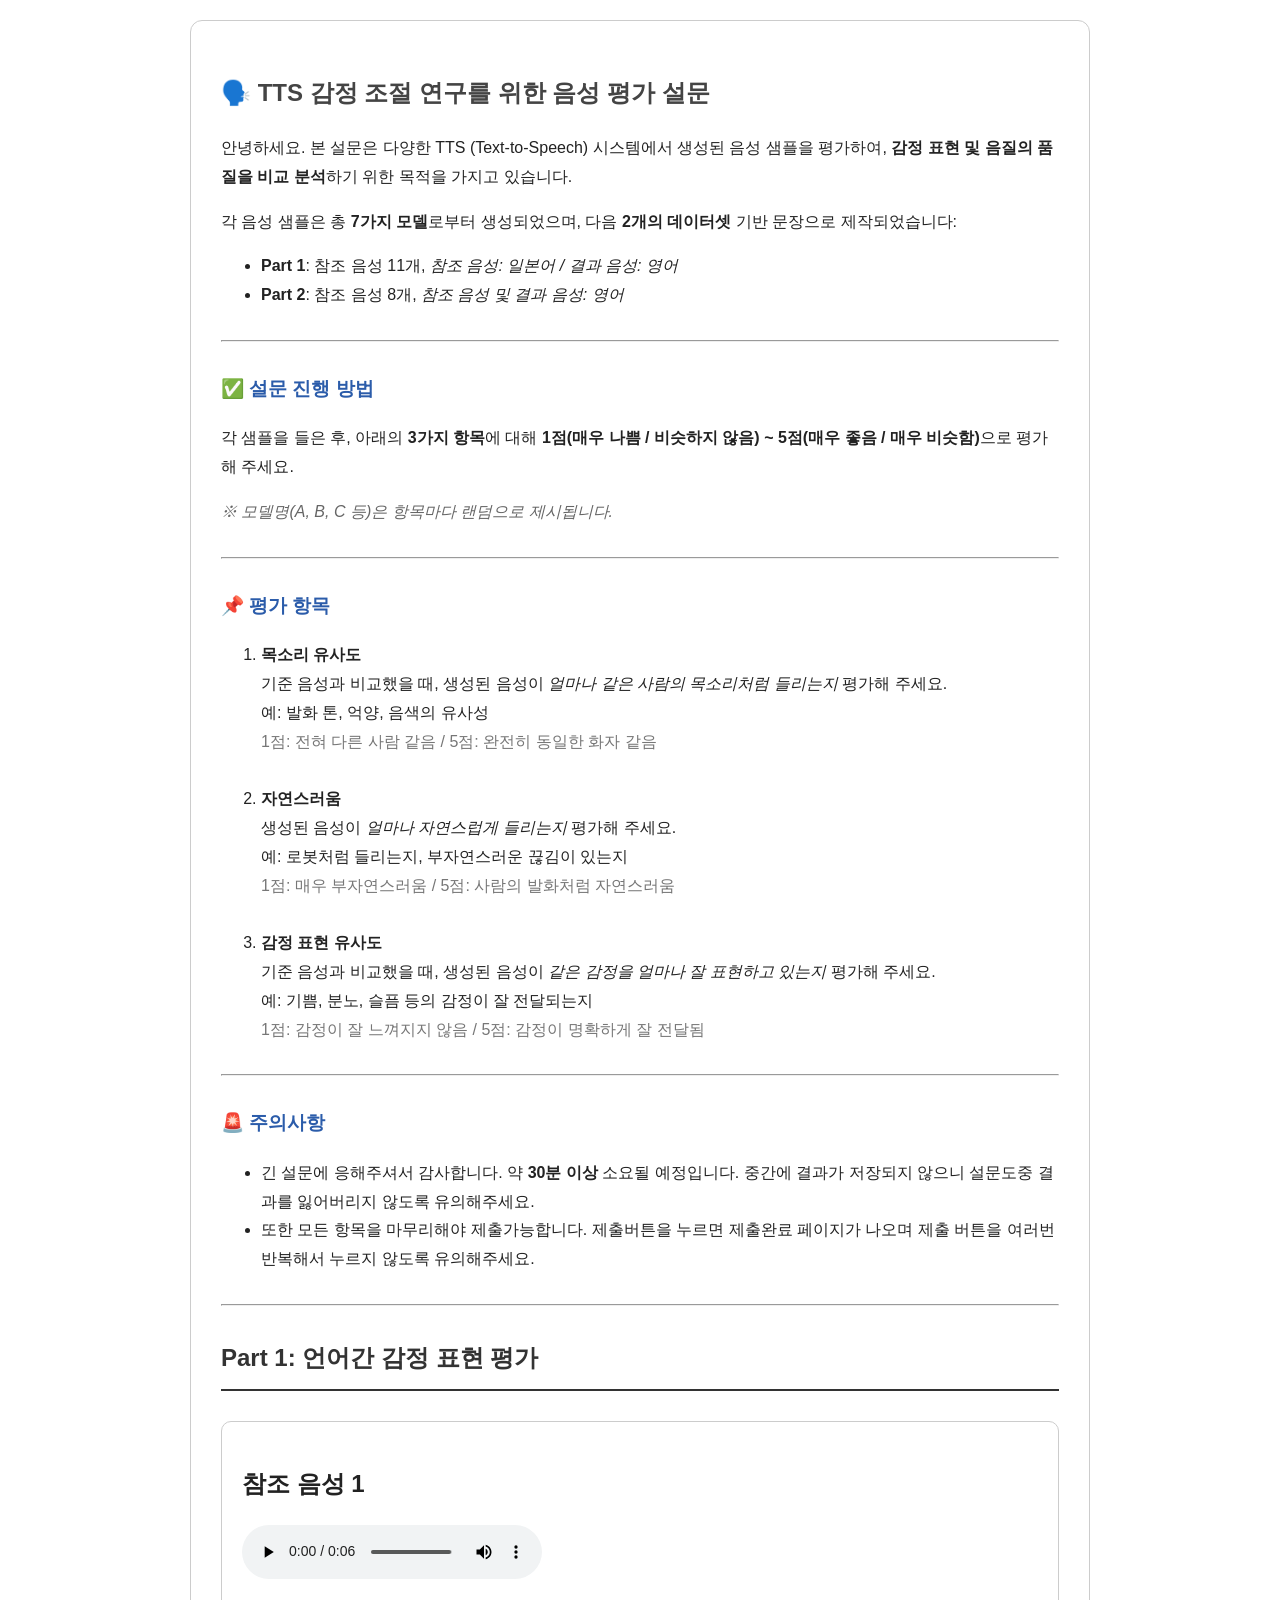
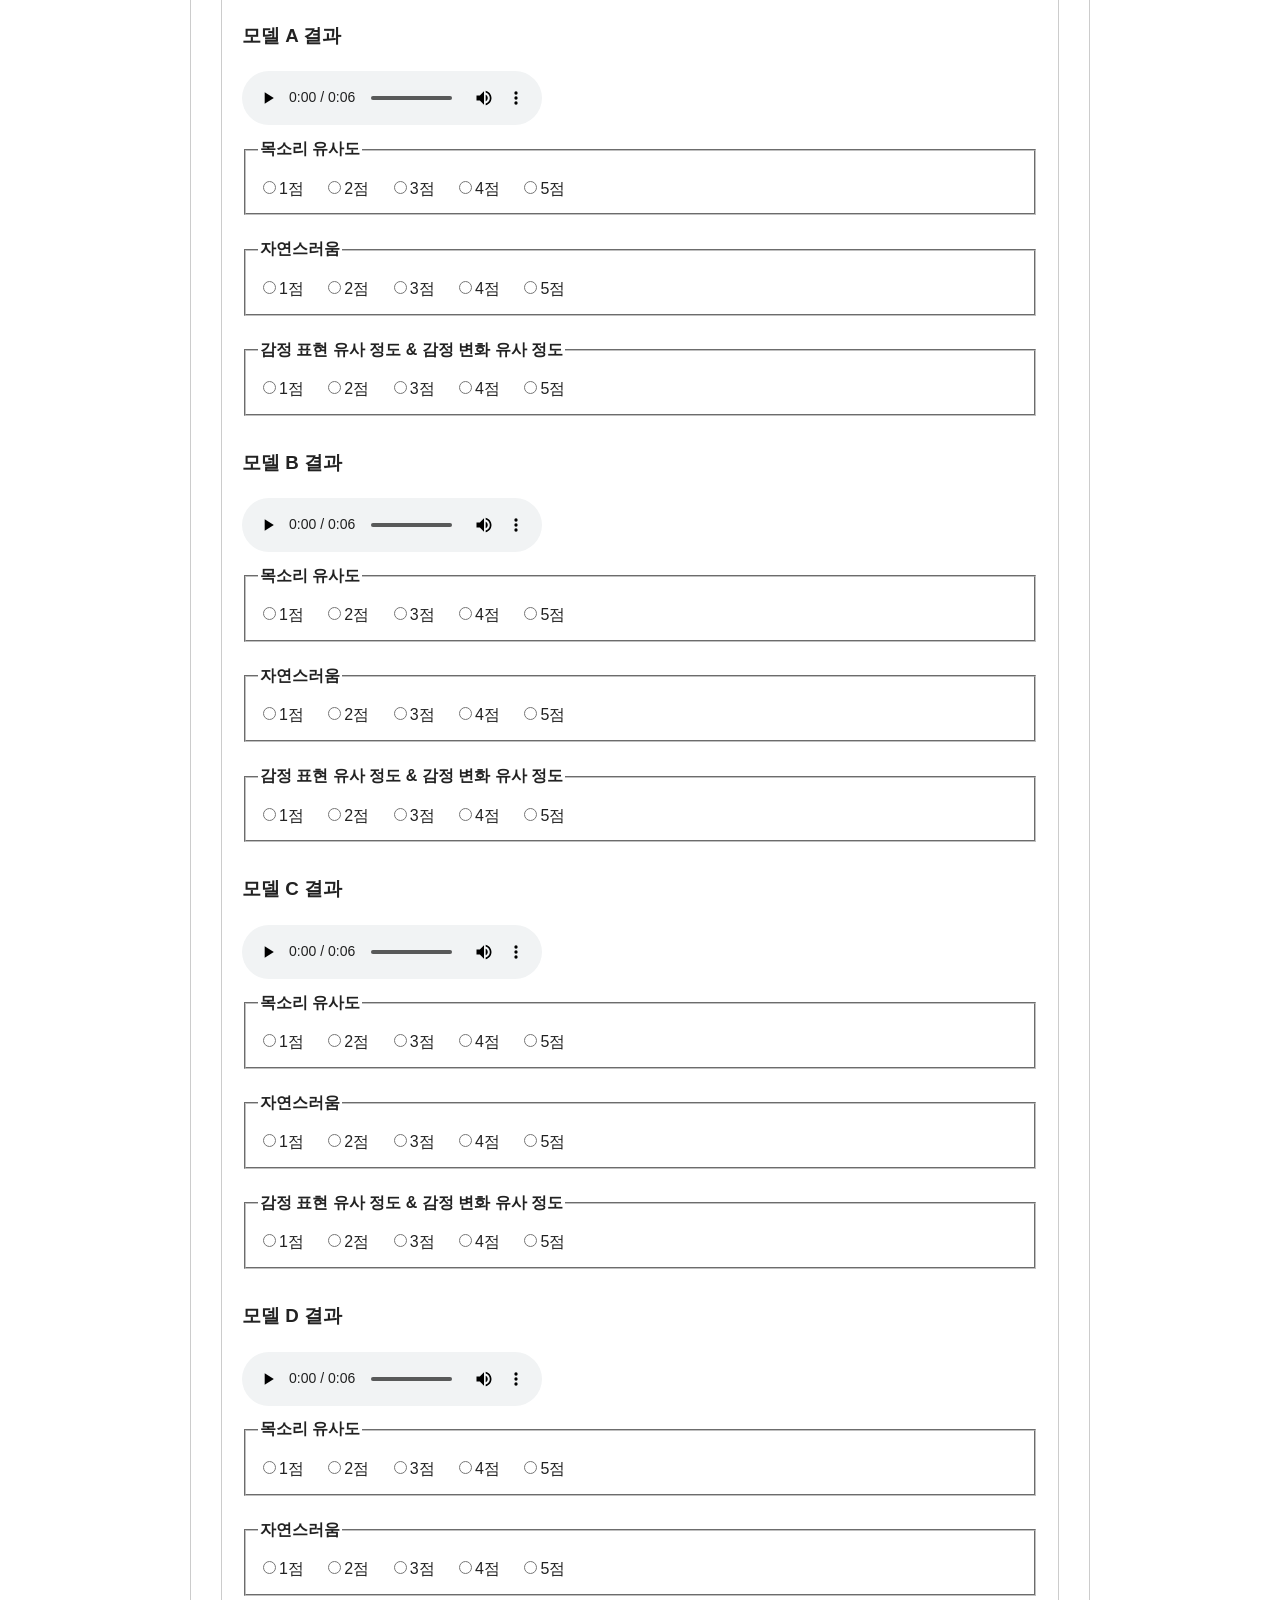
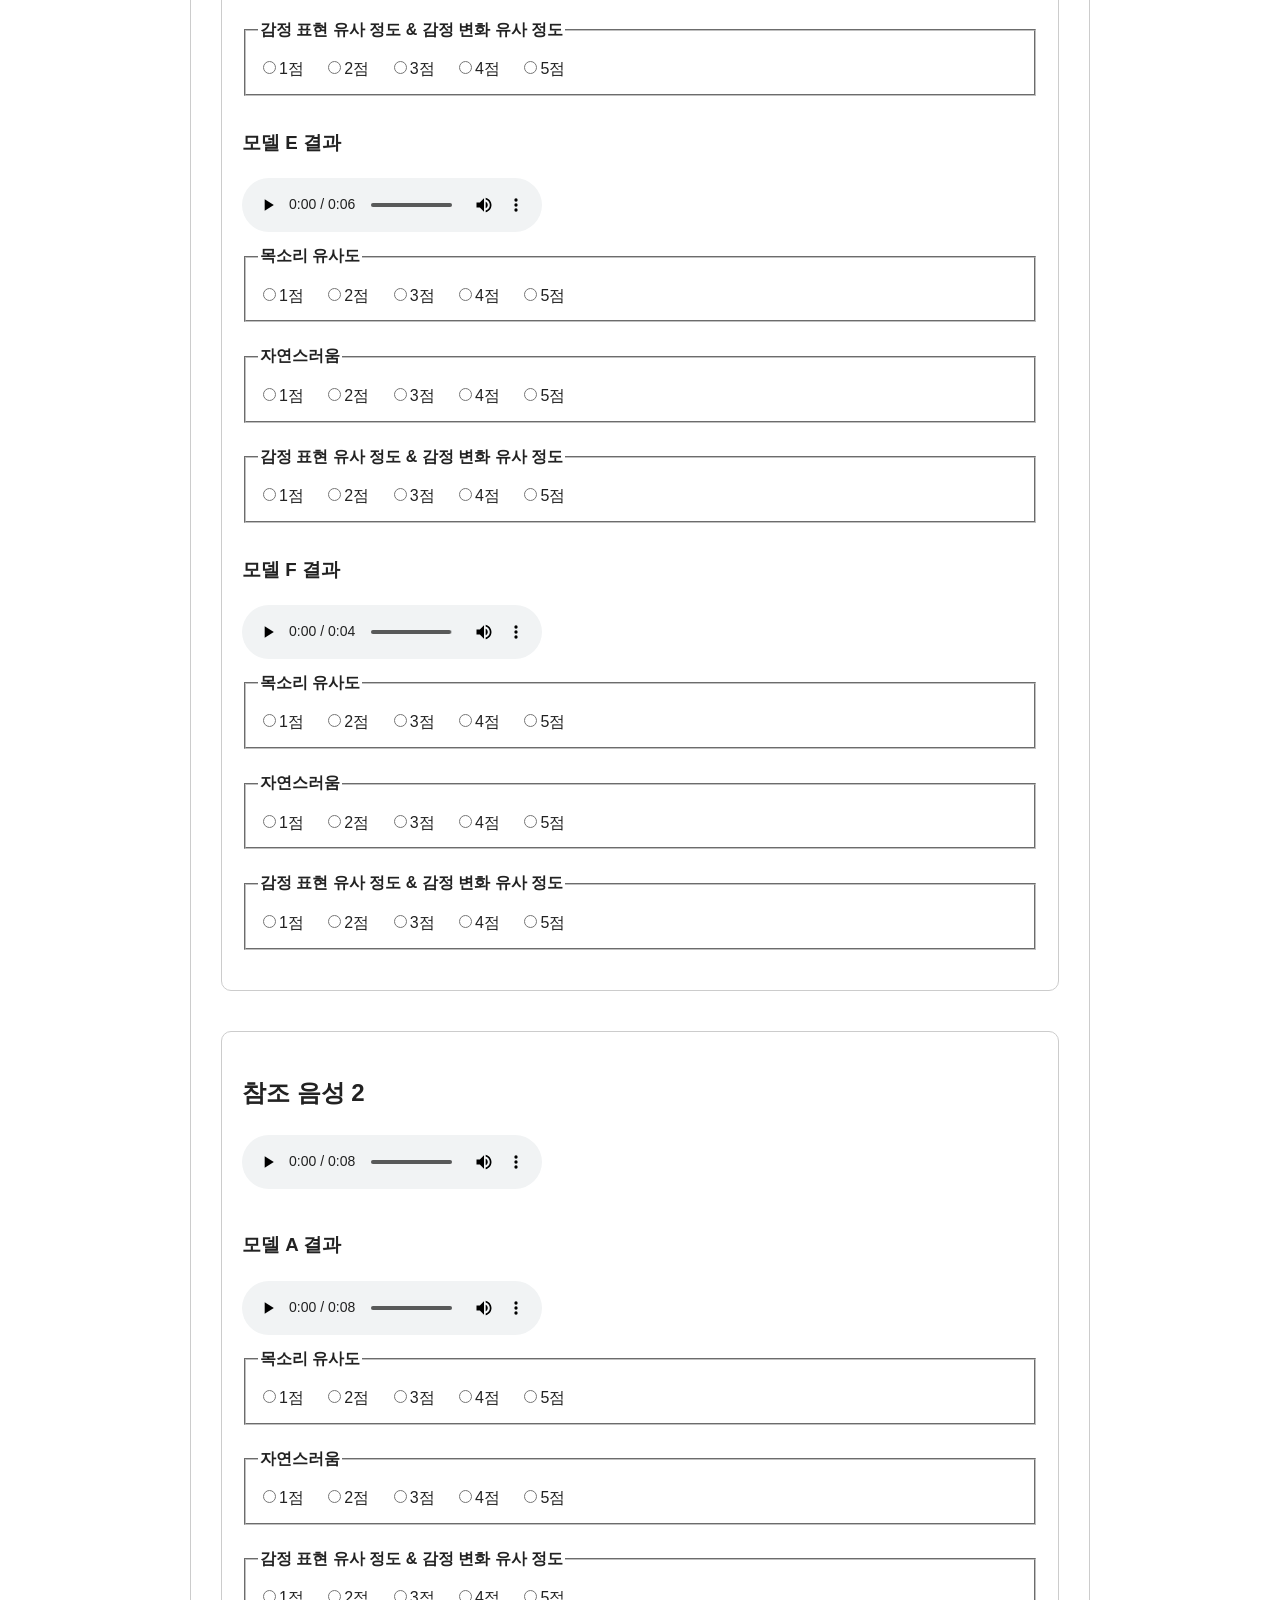
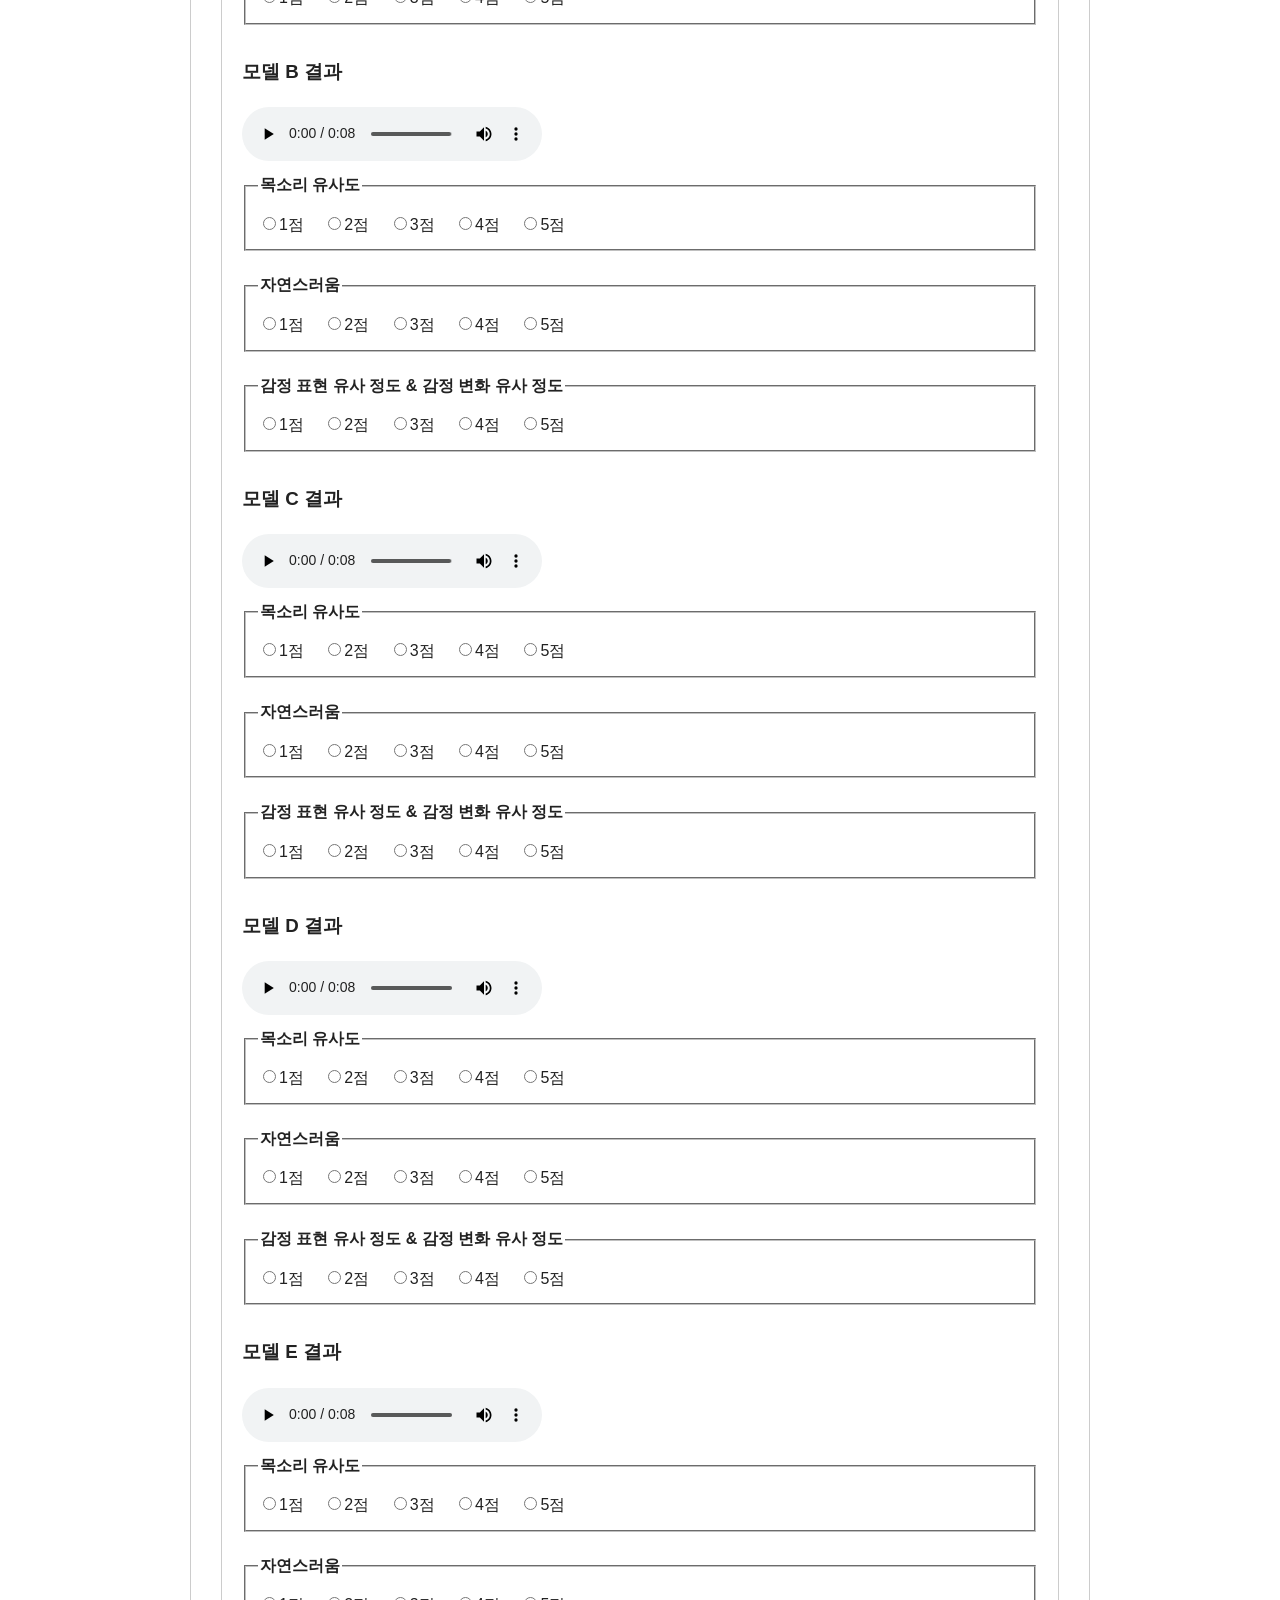
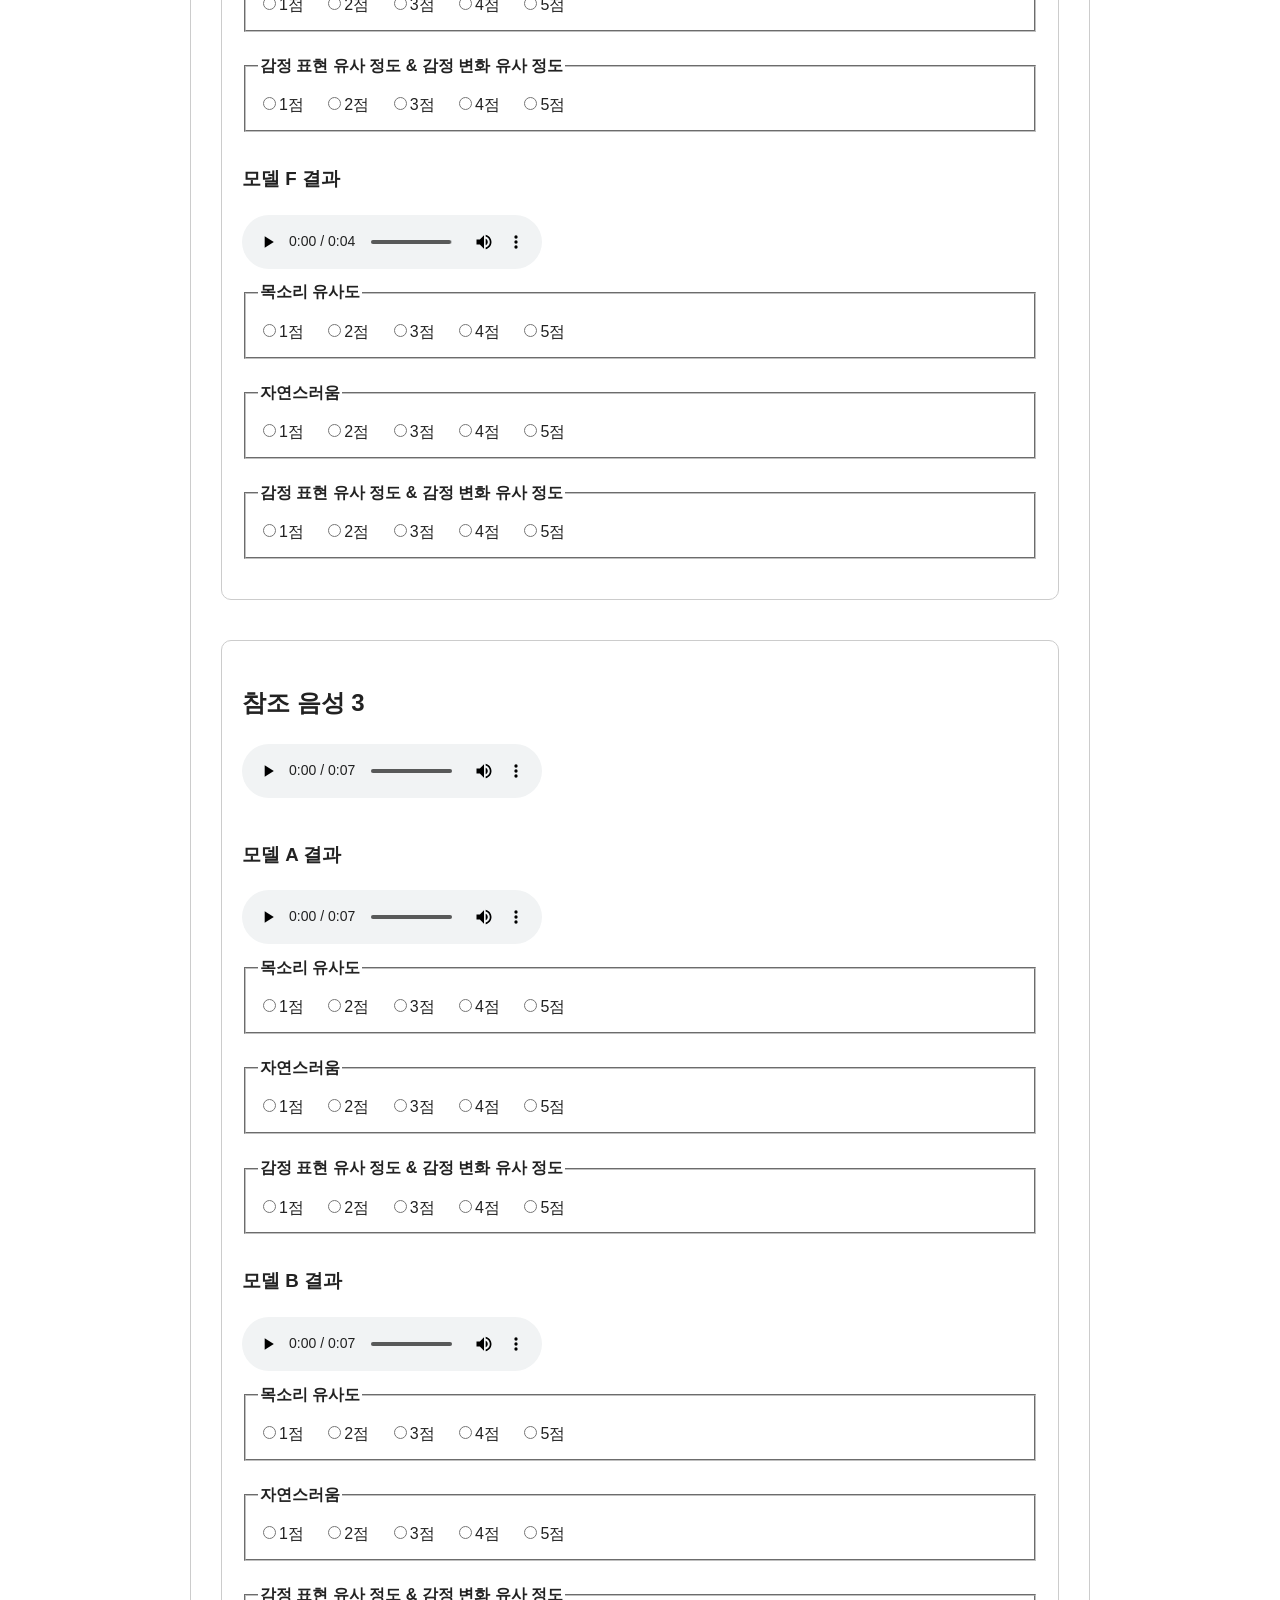
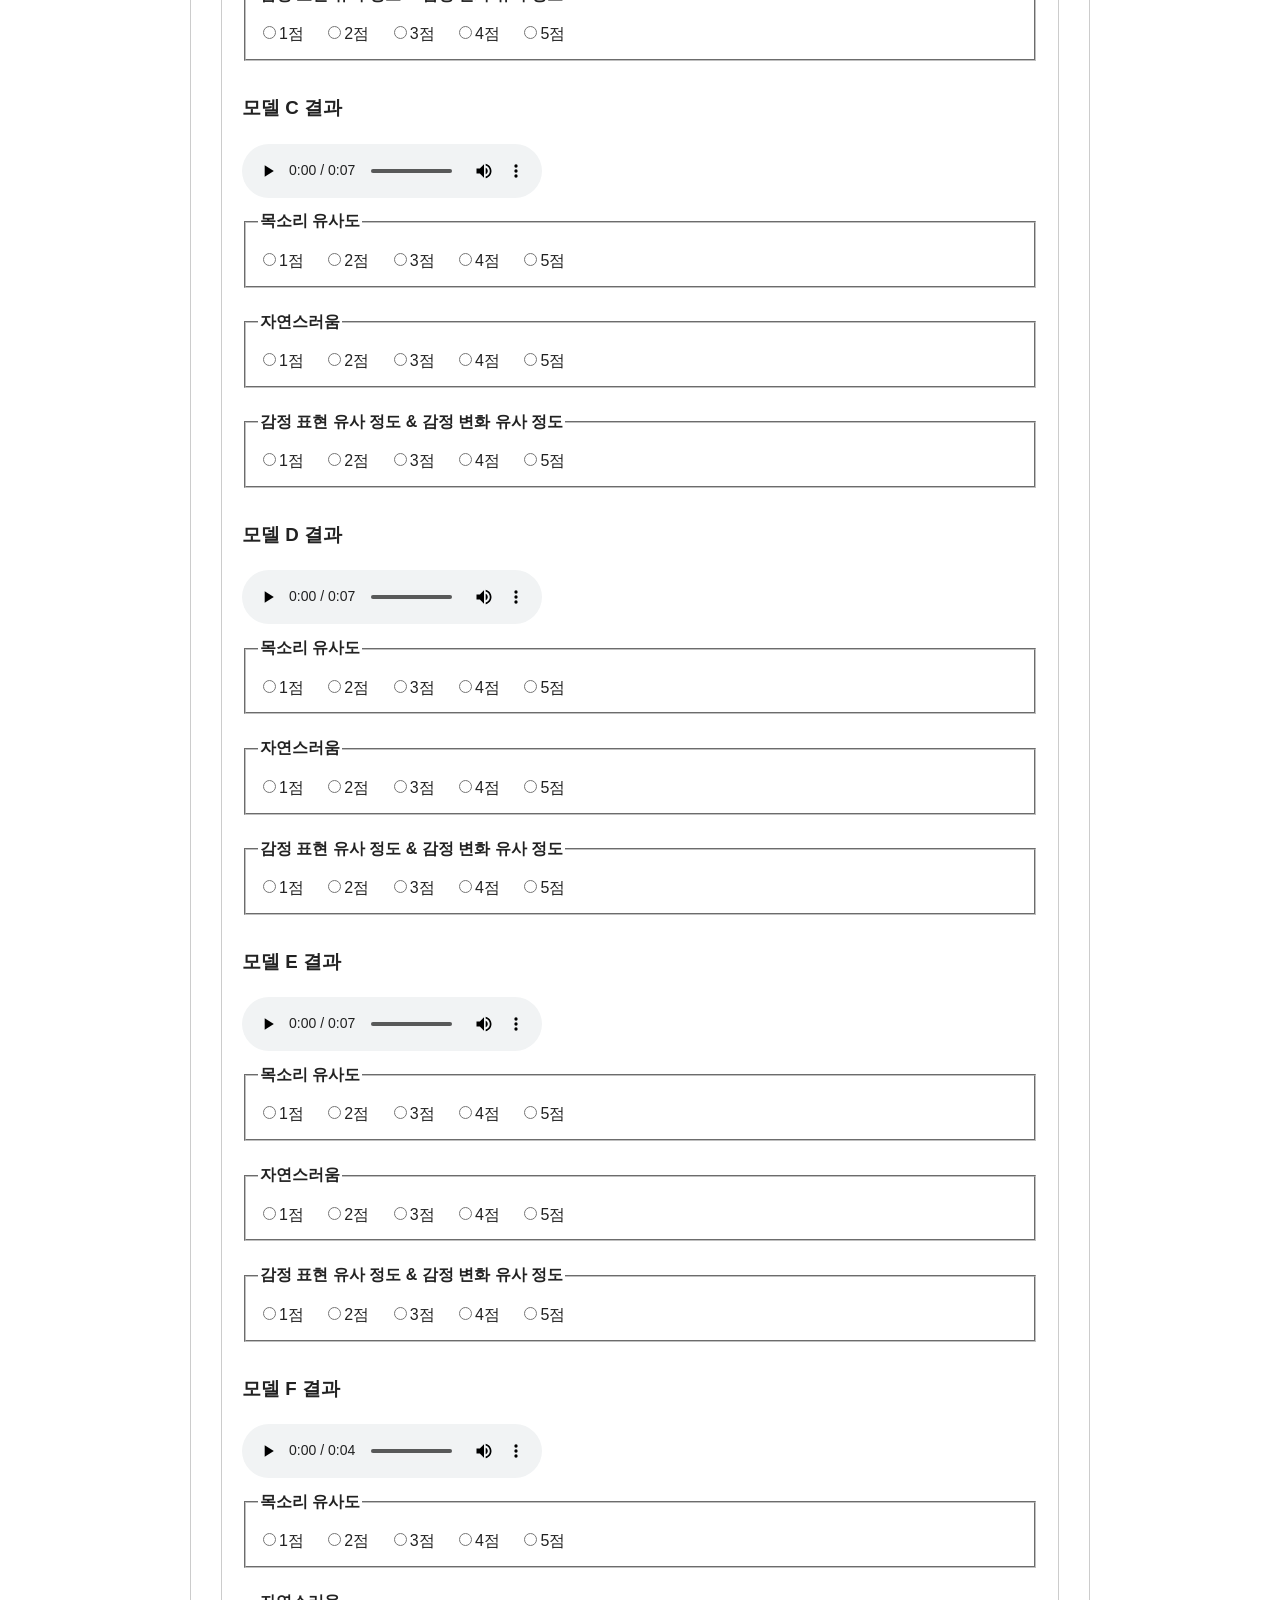
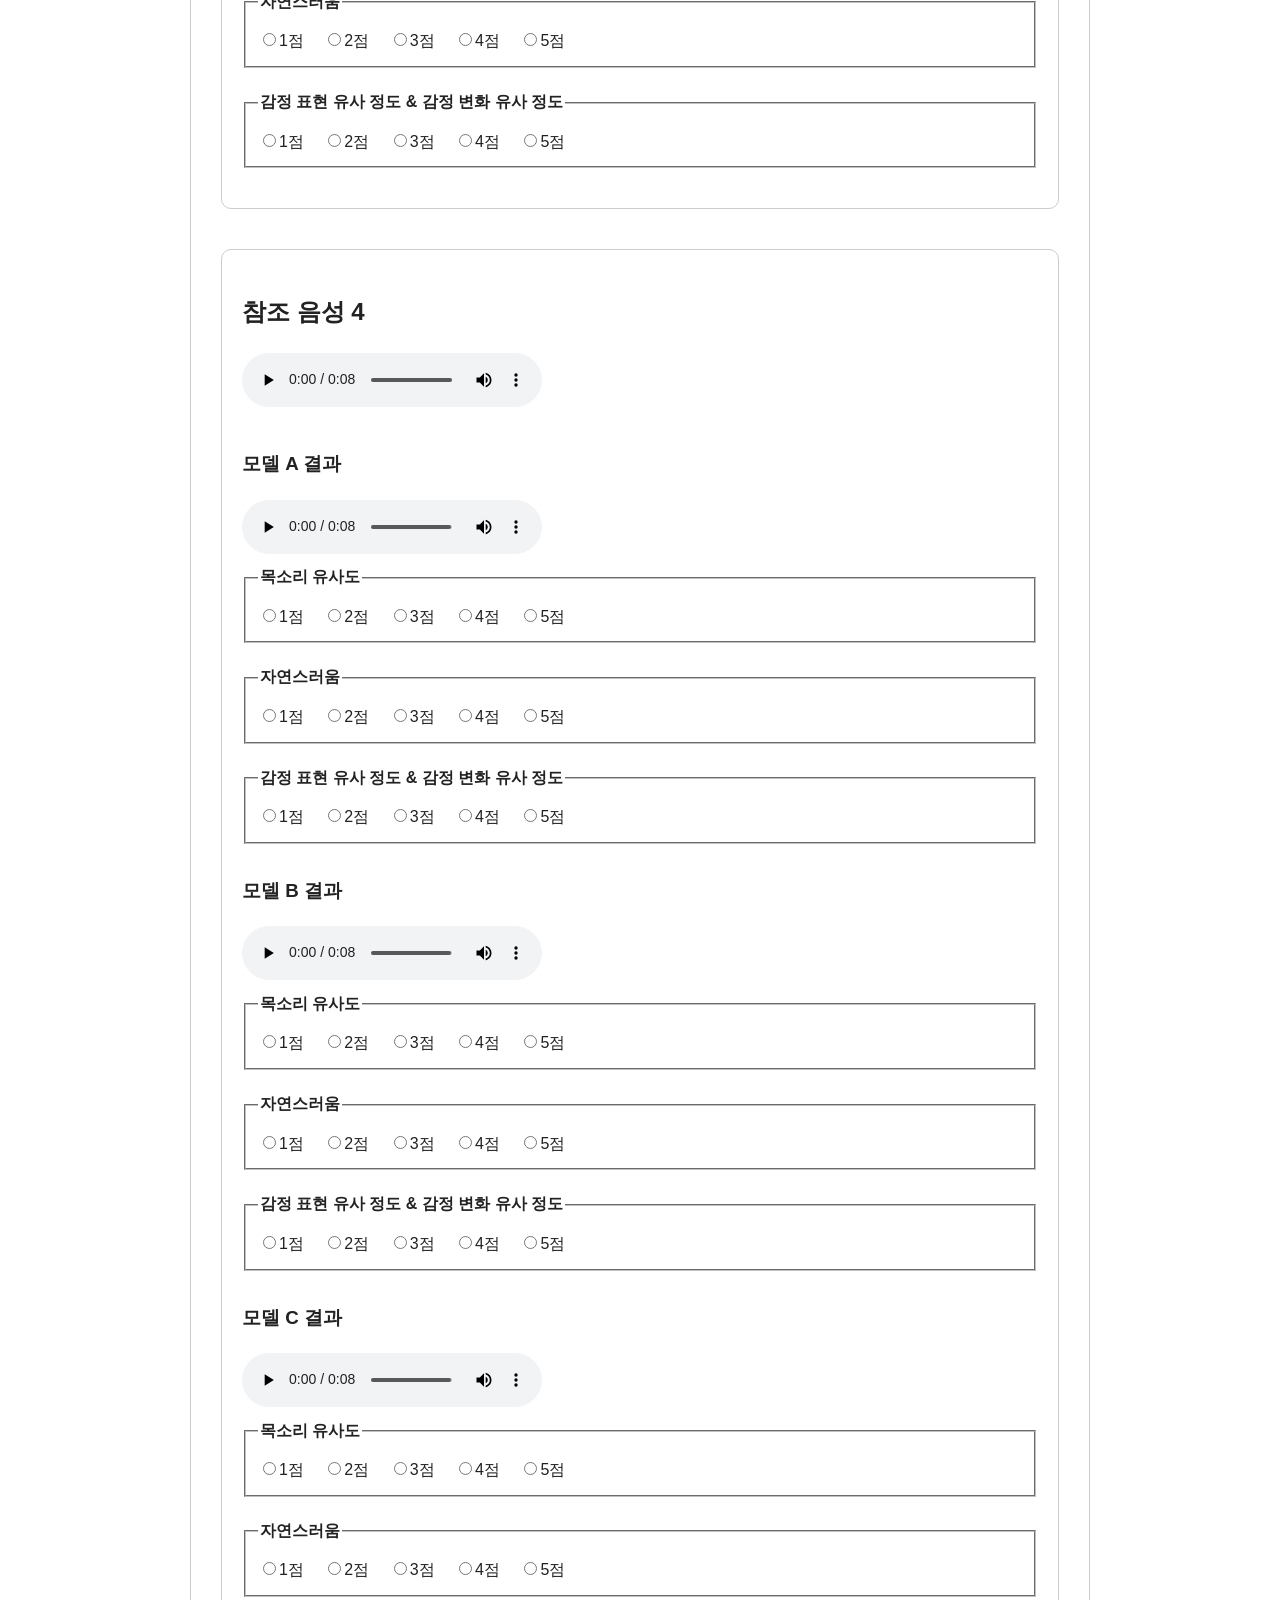
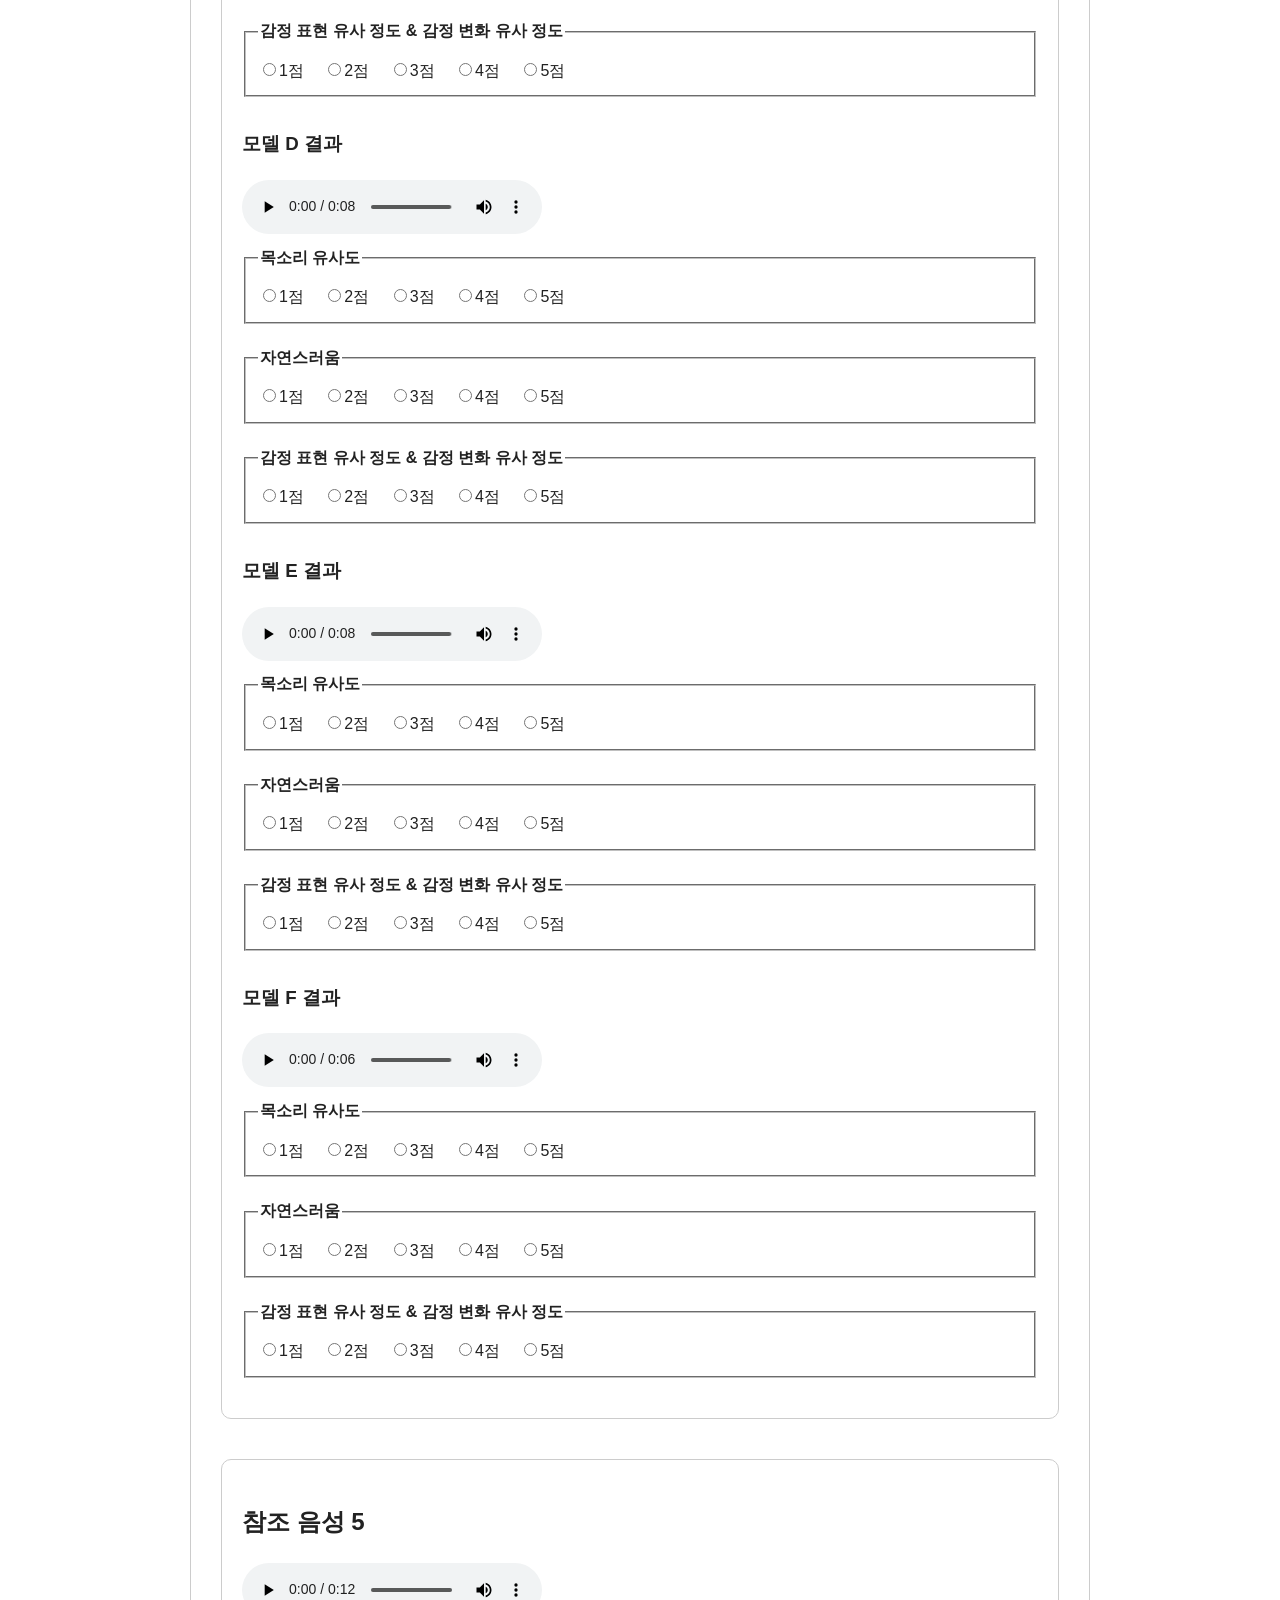
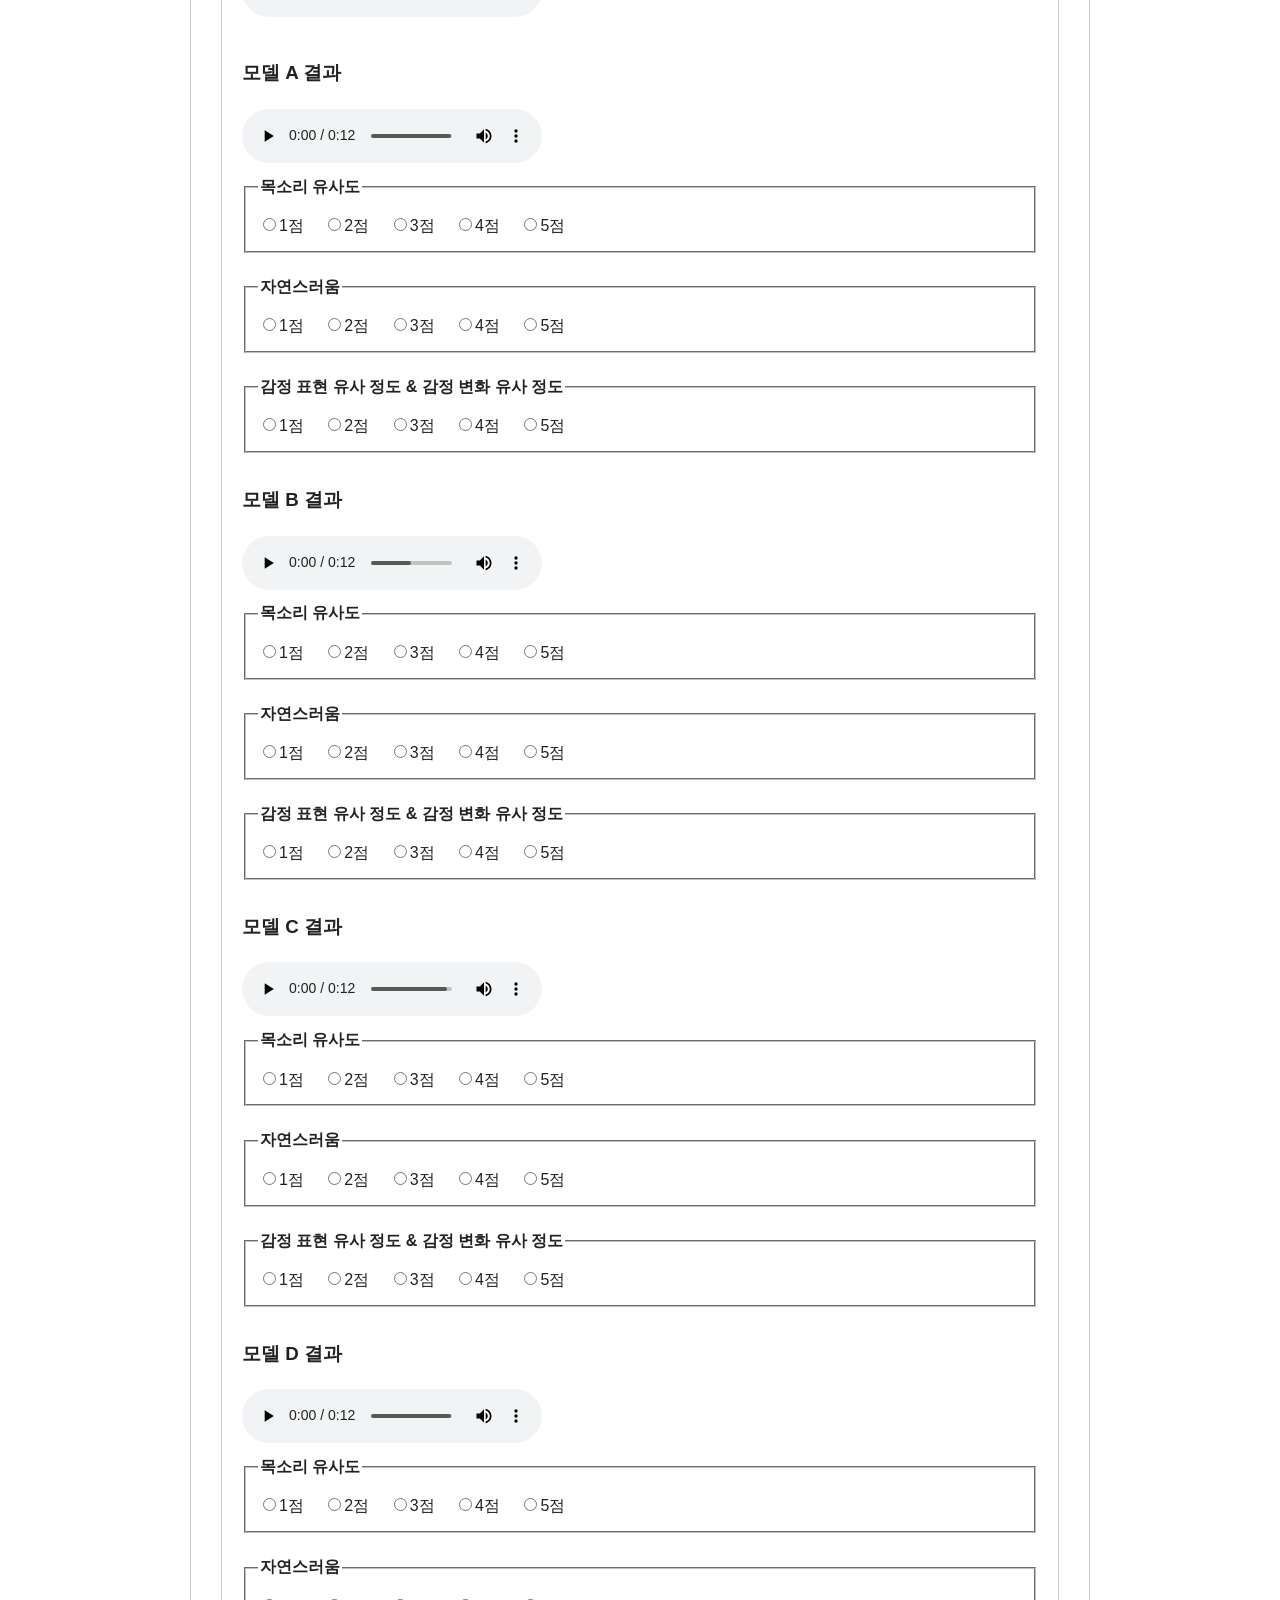
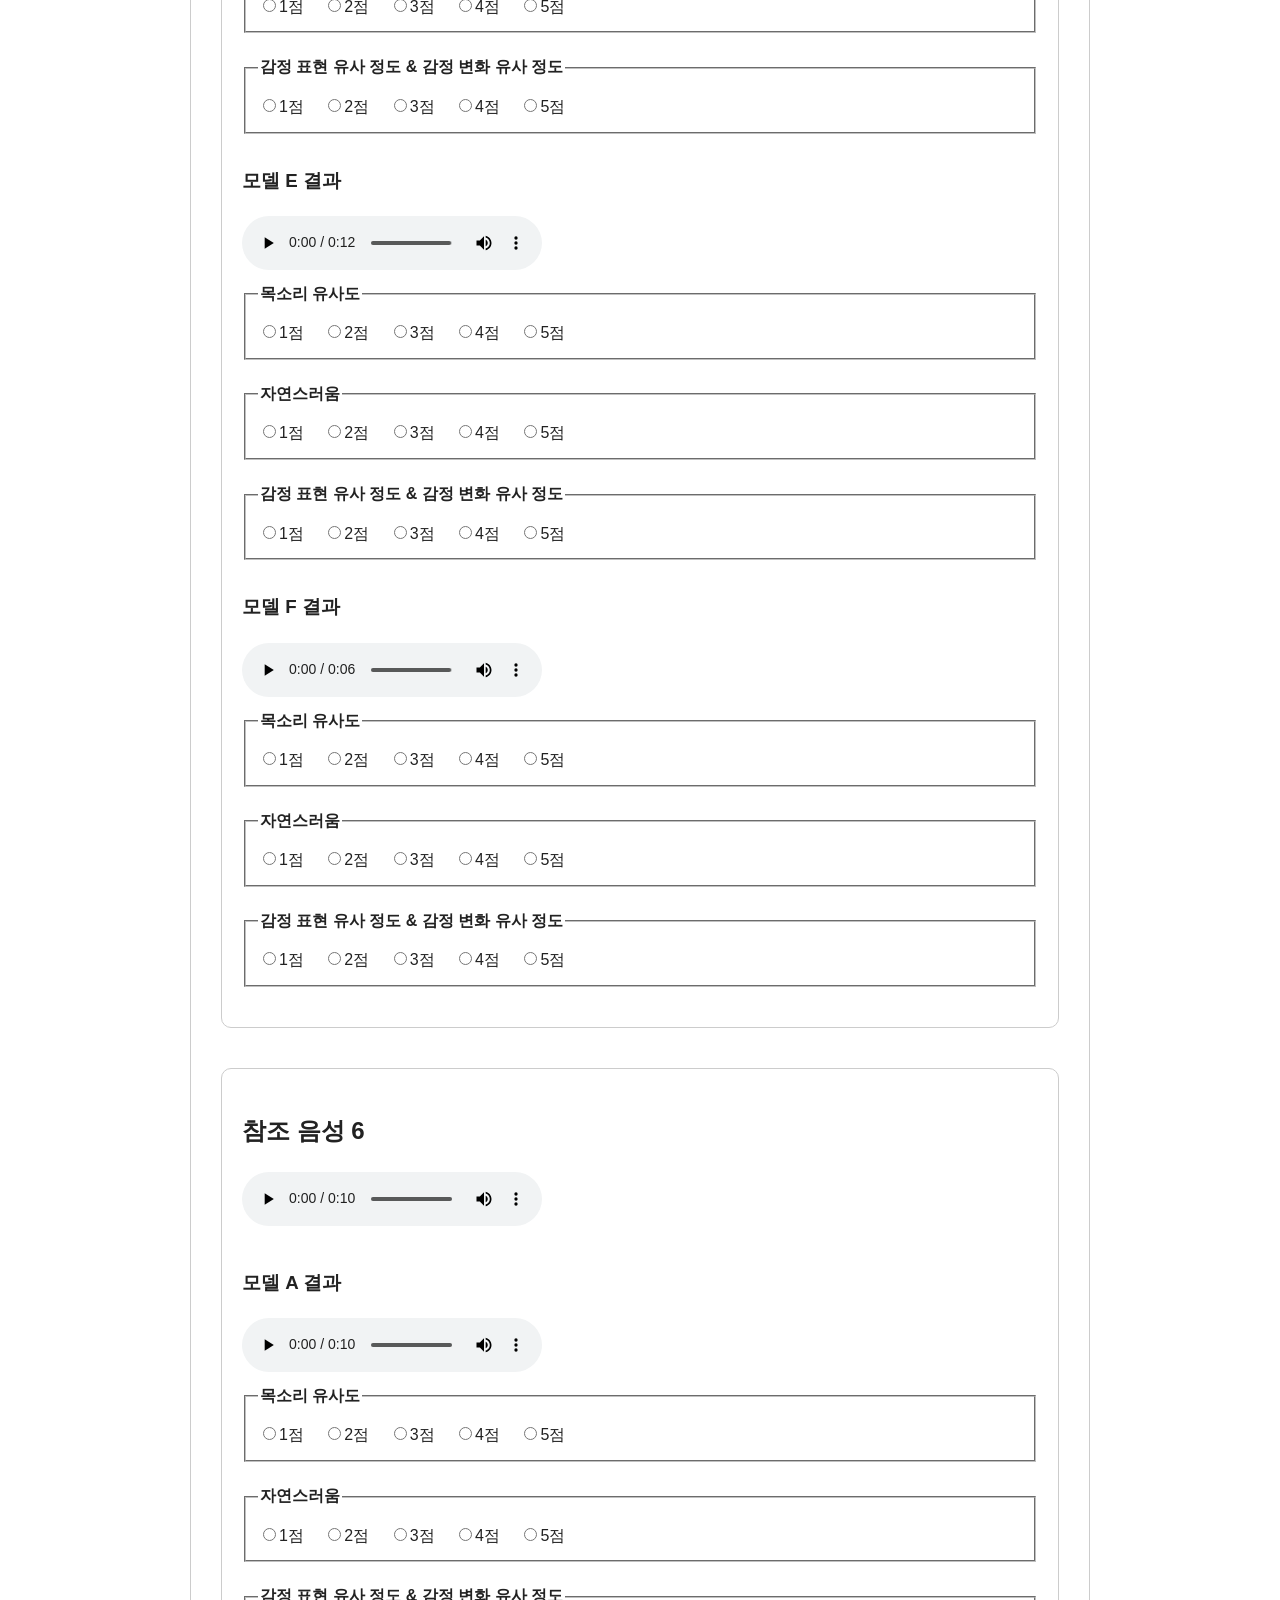
==== commit 920a3855: "second commit" ====
--- a/tts_survey_final.html
+++ b/tts_survey_final.html
@@ -3158,8 +3158,8 @@
         const metrics = ['voice_similarity', 'naturalness', 'emotion_similarity'];
         const part1_results = {};
         const part2_results = {};
-        const part1_question_num = 1;  // Part 1의 질문 수
-        const part2_question_num = 1;   // Part 2의 질문 수를 1로 다시 수정
+        const part1_question_num = 11;  // Part 1의 질문 수
+        const part2_question_num = 8;   // Part 2의 질문 수를 1로 다시 수정
 
         // 초기화
         part1_models.forEach(model => {
